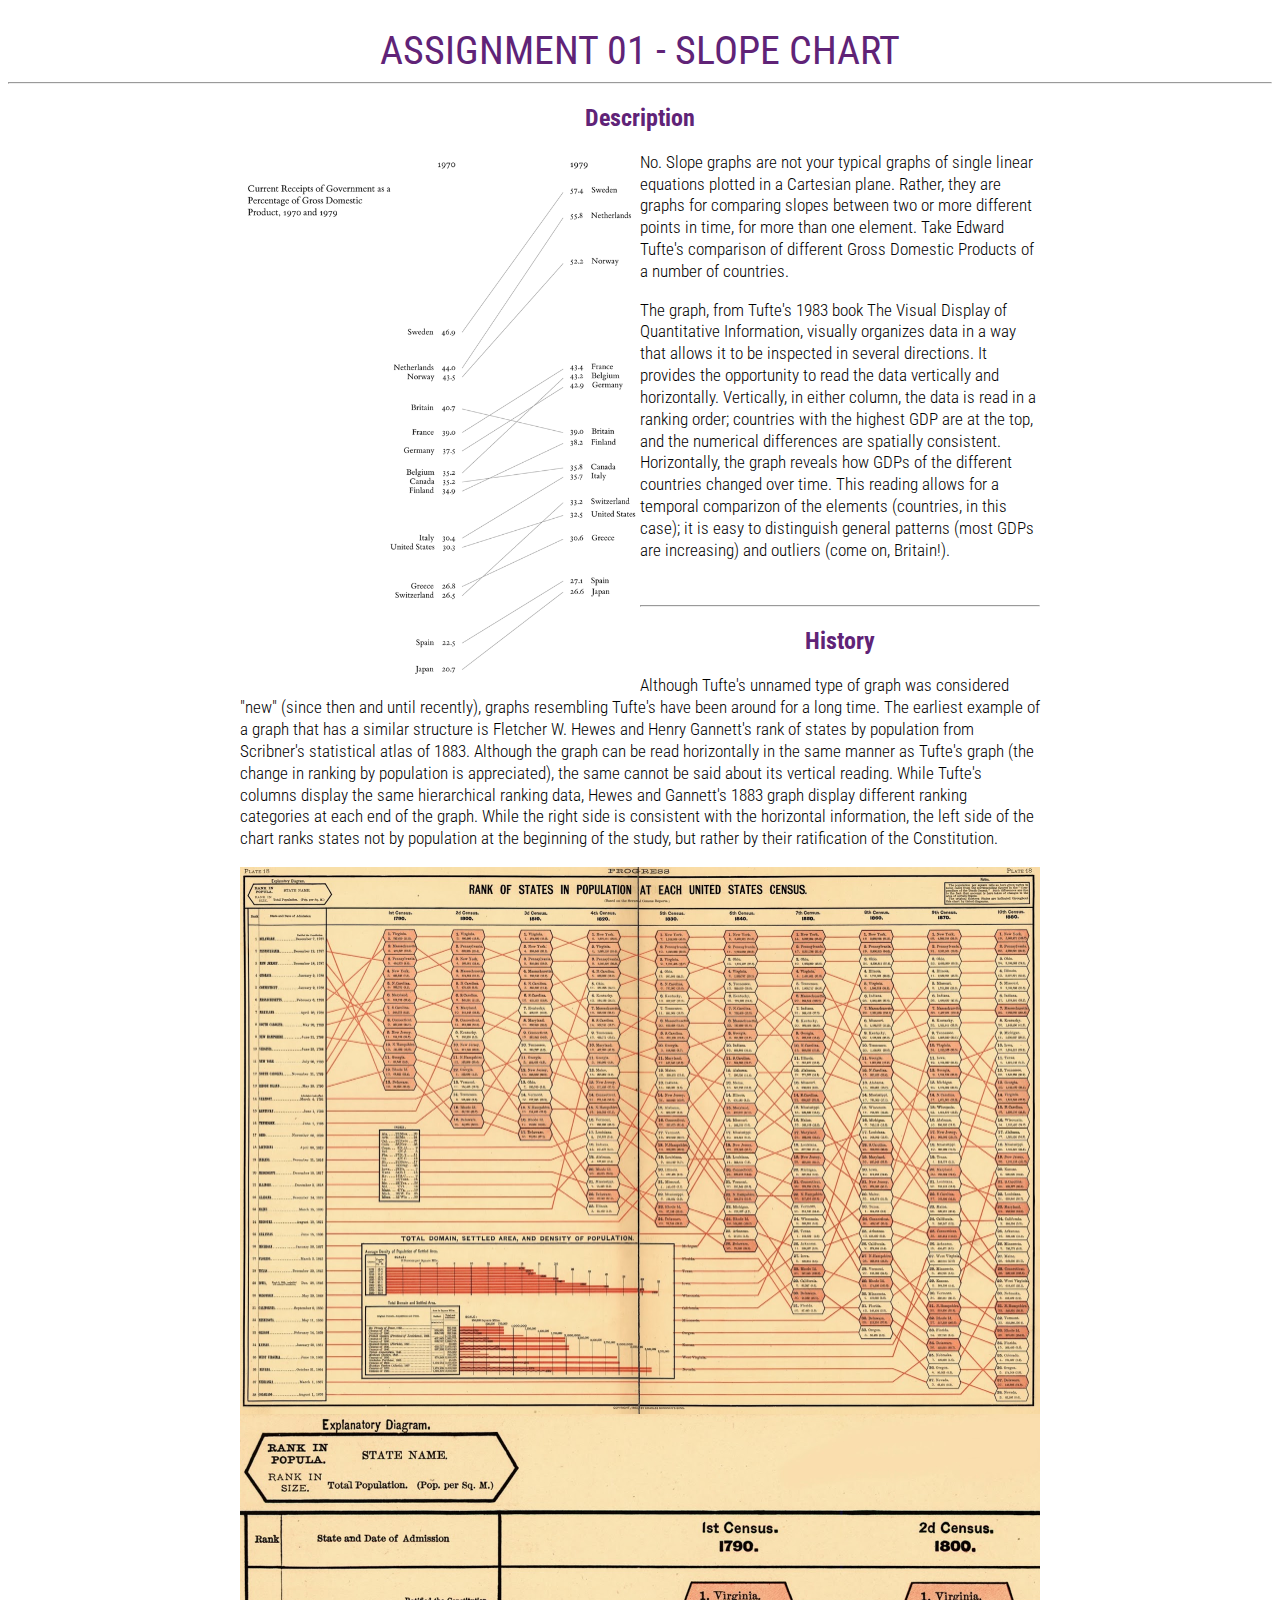
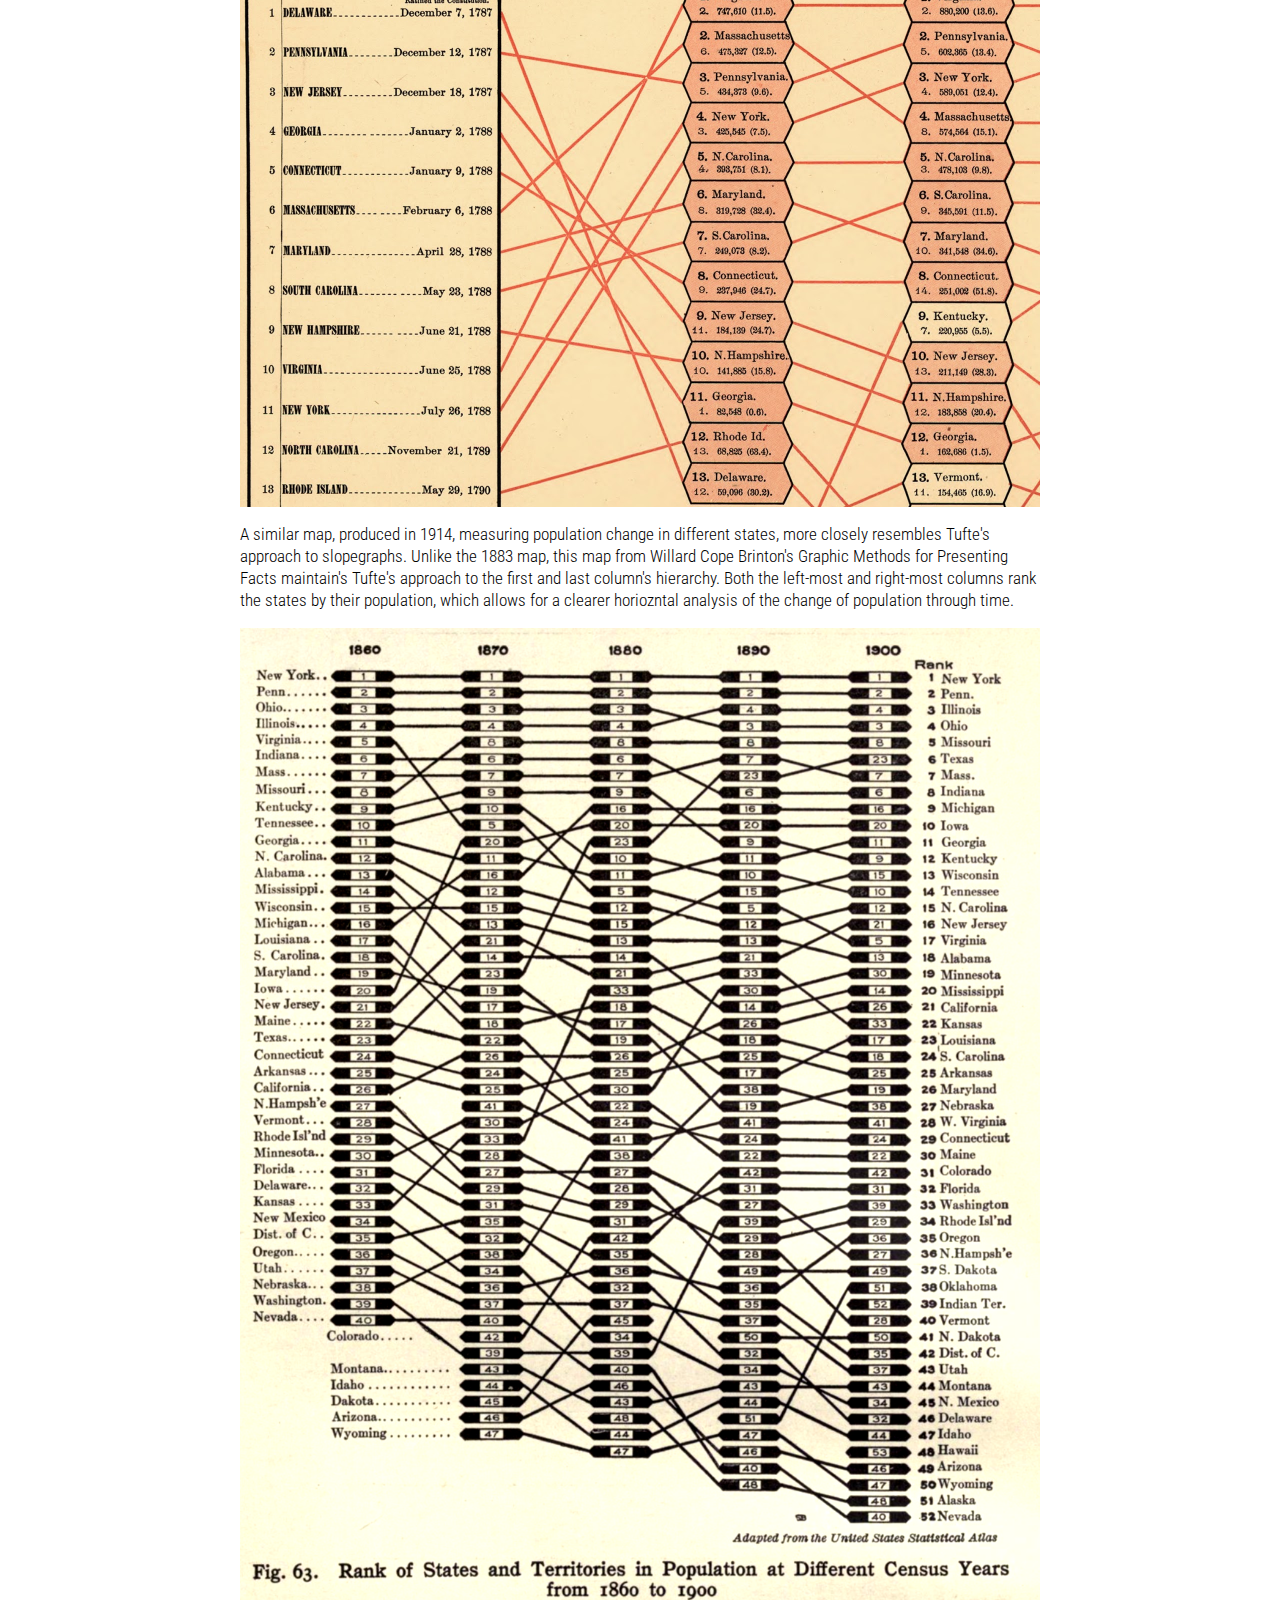
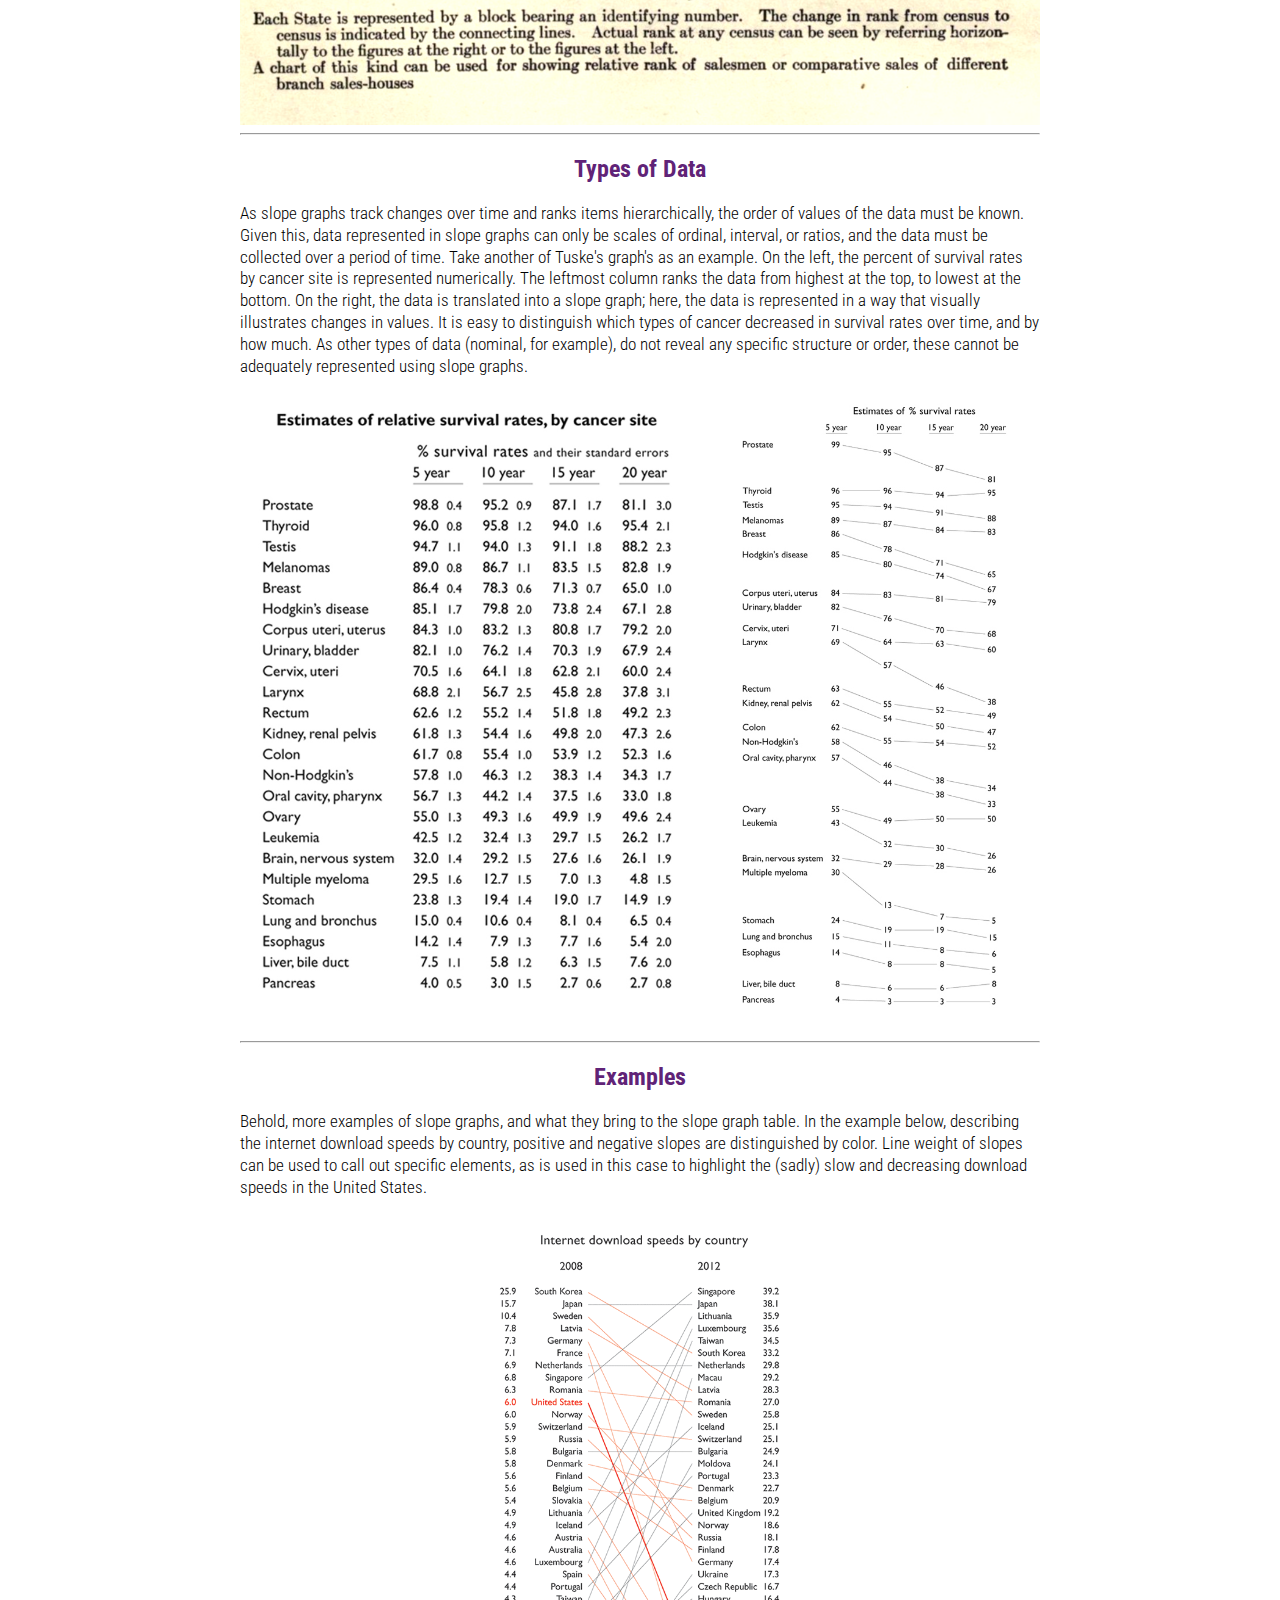
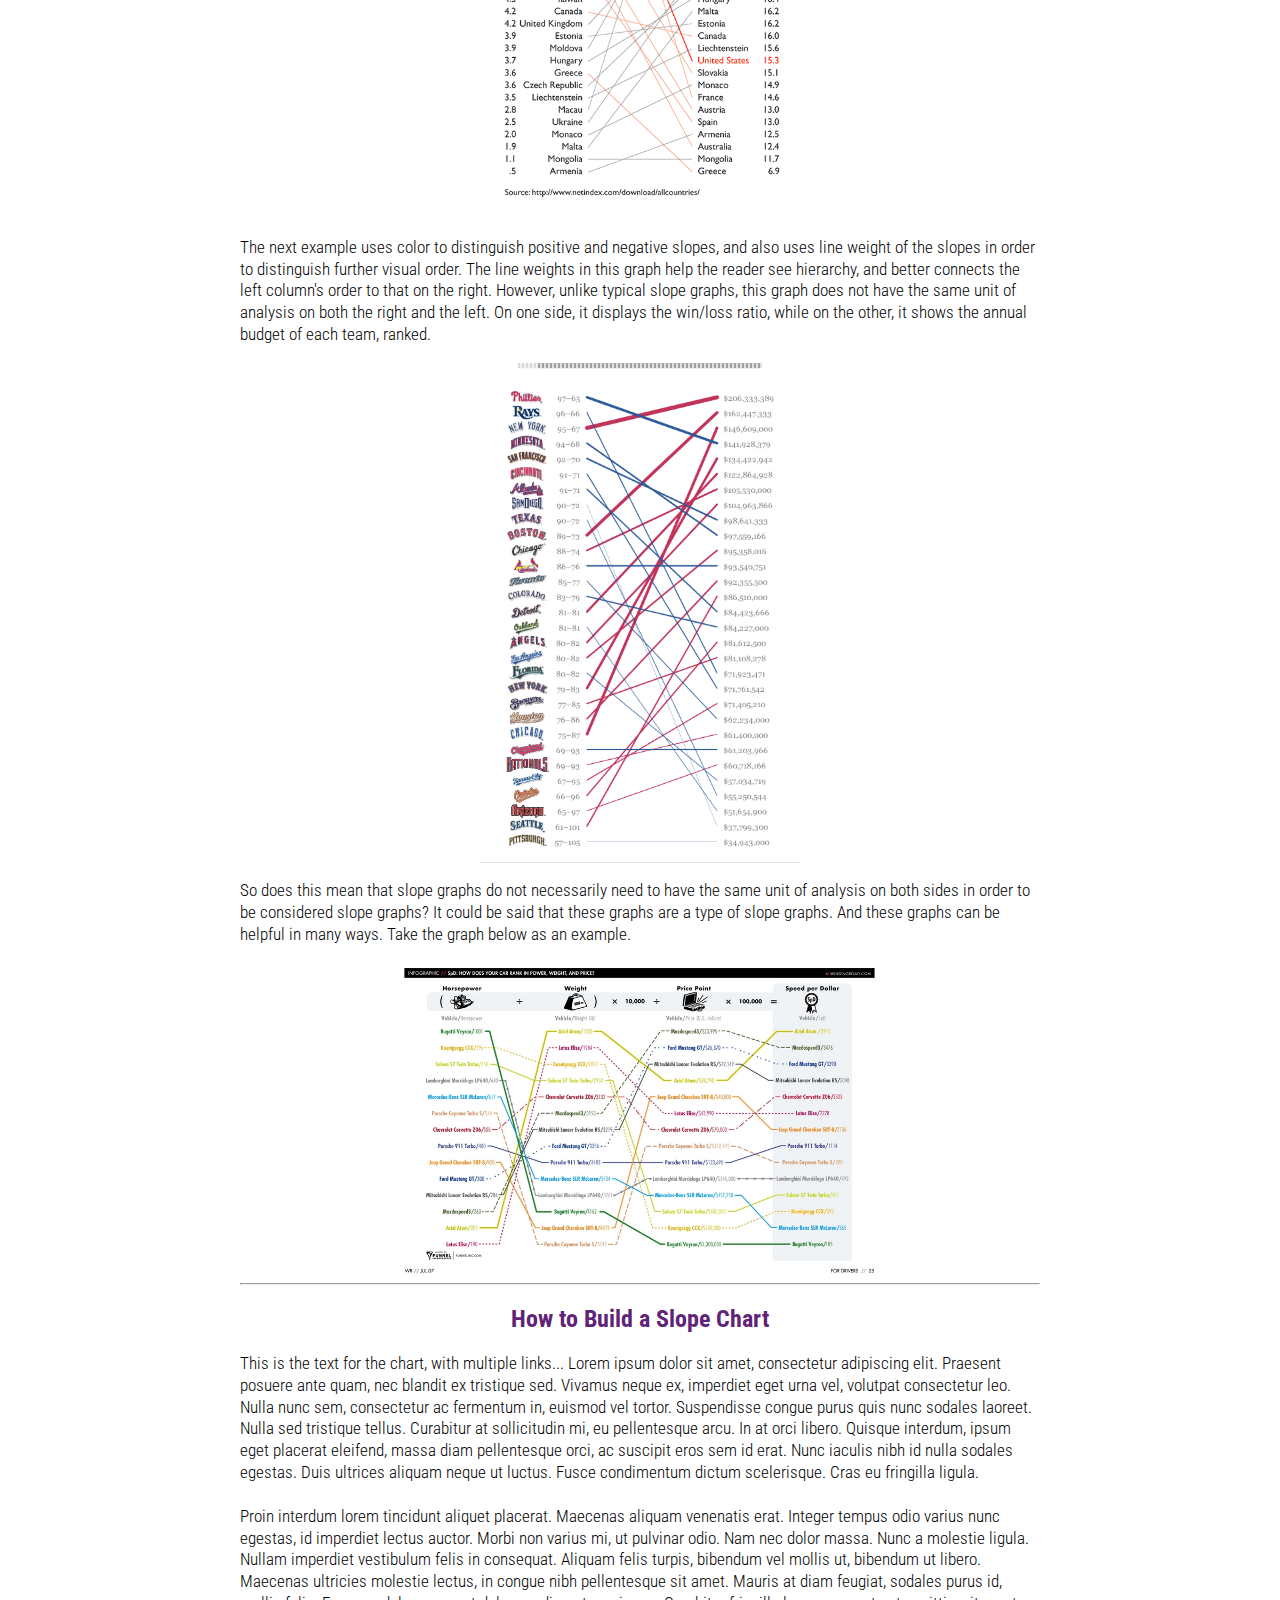
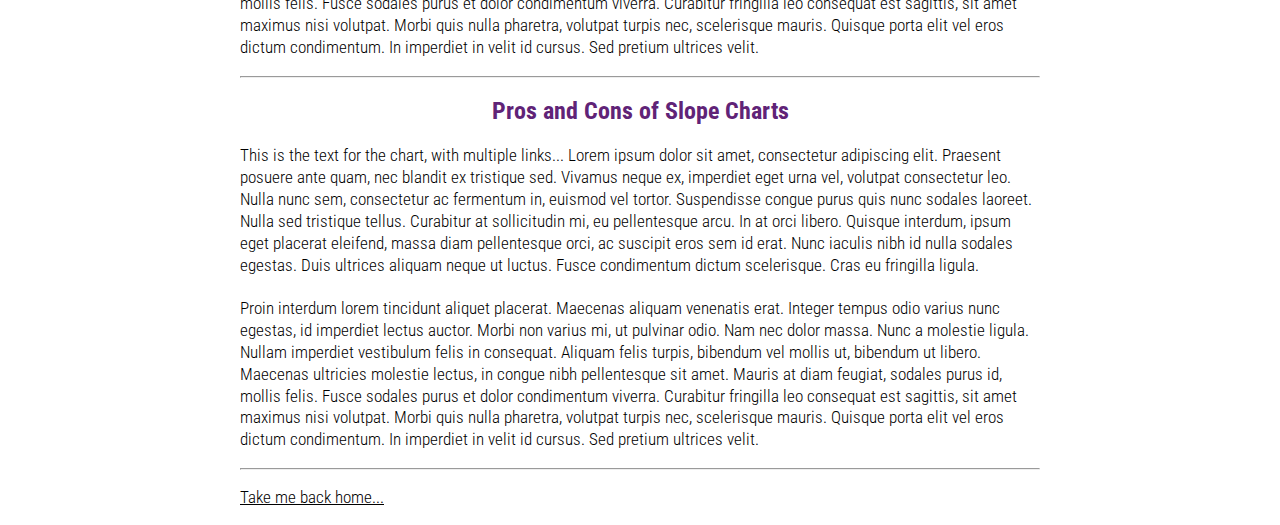
==== assigments/assignment_01.html @ ec7d45bb "Update assignment_01.html" ====
<!DOCTYPE html>
<html>
  <head>
    <title>Assignment 01</title>

    <!-- Stylesheet link -->
    <link rel="stylesheet" type="text/css" href="../css/site-specific.css">

    <!-- Google fonts code -->
    <link href="https://fonts.googleapis.com/css?family=Roboto+Condensed:300,400,700" rel="stylesheet">
  </head>
  <body>
    <div class="title">
      <h1>ASSIGNMENT 01 - SLOPE CHART</h1>
    </div>
    
    <hr>
    <div class="bio">
     
      
      <h2>Description</h2>
      <img class="chartImage" src="../img/tuft slope graph.gif">
      
      <p class="bioText">No. Slope graphs are not your typical graphs of single linear equations plotted in a Cartesian plane. 
        Rather, they are graphs for comparing slopes between two or more different points in time, for more than one element. 
        Take Edward Tufte's comparison of different Gross Domestic Products of a number of countries. 
      </p>
   
      <p class="bioText">The graph, from Tufte's 1983 book The Visual Display of Quantitative Information, visually organizes data in a way that allows it to be inspected in several directions. 
          It provides the opportunity to read the data vertically and horizontally. Vertically, in either column, the data is read in a ranking order; countries with the highest GDP are at the top, and the numerical differences are spatially consistent. 
          Horizontally, the graph reveals how GDPs of the different countries changed over time. This reading allows for a temporal comparizon of the elements (countries, in this case); it is easy to distinguish general patterns (most GDPs are increasing) and outliers (come on, Britain!). 
        
         </p>

  <br>
      <div>
        
      <hr>  
        
      <h2>History</h2>
      
      <p class="bioText"> Although Tufte's unnamed type of graph was considered "new" (since then and until recently), graphs resembling Tufte's have been around for a long time. 
        The earliest example of a graph that has a similar structure is Fletcher W. Hewes and Henry Gannett's rank of states by population from Scribner's statistical atlas of 1883. 
        Although the graph can be read horizontally in the same manner as Tufte's graph (the change in ranking by population is appreciated), the same cannot be said about its vertical reading.
        While Tufte's columns display the same hierarchical ranking data, Hewes and Gannett's 1883 graph display different ranking categories at each end of the graph. While the right side is consistent with the horizontal information, the left side of the chart ranks states not by population at the beginning of the study, but rather by their ratification of the Constitution. 
      </p>
   <img class="bioImage" src="../img/slopegraphs_1883.jpg">
   <img class="bioImage" src="../img/slopegraphs_1883_detail.jpg">

      <p class="bioText"> A similar map, produced in 1914, measuring population change in different states, more closely resembles Tufte's approach to slopegraphs. 
         Unlike the 1883 map, this map from Willard Cope Brinton's Graphic Methods for Presenting Facts maintain's Tufte's approach to the first and last column's hierarchy. 
        Both the left-most and right-most columns rank the states by their population, which allows for a clearer horiozntal analysis of the  change of population through time. 
      </p>
        <img class="bioImage" src="../img/slopegraphs_1914.png">
      </div>
      
<hr>
      
       <h2>Types of Data</h2>
      <p class="bioText"> As slope graphs track changes over time and ranks items hierarchically, the order of values of the data must be known. 
        Given this, data represented in slope graphs can only be scales of ordinal, interval, or ratios, and the data must be collected over a period of time. 
        Take another of Tuske's graph's as an example. 
        On the left, the percent of survival rates by cancer site is represented numerically. The leftmost column ranks the data from highest at the top, to lowest at the bottom.
        On the right, the data is translated into a slope graph; here, the data is represented in a way that visually illustrates changes in values.
        It is easy to distinguish which types of cancer decreased in survival rates over time, and by how much. 
        As other types of data (nominal, for example), do not reveal any specific structure or order, these cannot be adequately represented using slope graphs. 
        
      </p>
         <img class="bioImage" src="../img/cancer.jpg">
      
  <hr>    
       <h2>Examples</h2>
      
      <p class="bioText"> Behold, more examples of slope graphs, and what they bring to the slope graph table. 
        In the example below, describing the internet download speeds by country, positive and negative slopes are distinguished by color. 
        Line weight of slopes can be used to call out specific elements, as is used in this case to highlight the (sadly) slow and decreasing download speeds in the United States. 
      </p>
      
        <img class="biochart2Image" src="../img/internetdownloads.gif">
        
      <p class="bioText">  The next example uses color to distinguish positive and negative slopes, and also uses line weight of the slopes in order to distinguish further visual order.
        The line weights in this graph help the reader see hierarchy, and better connects the left column's order to that on the right.
        However, unlike typical slope graphs, this graph does not have the same unit of analysis on both the right and the left. 
        On one side, it displays the win/loss ratio, while on the other, it shows the annual budget of each team, ranked. 
      </p>
        <img class="biochart2Image" src="../img/salaryper.png">
       
      <p class="bioText"> So does this mean that slope graphs do not necessarily need to have the same unit of analysis on both sides in order to be considered slope graphs?
        It could be said that these graphs are a type of slope graphs. And these graphs can be helpful in many ways. Take the graph below as an example.
      
      </p>
        <img class="biochartImage" src="../img/spd.jpg">
      
 <hr>     
      <h2>How to Build a Slope Chart</h2>
      <p class="bioText">This is the text for the chart, with multiple links... Lorem ipsum dolor sit amet, consectetur adipiscing elit. Praesent posuere ante quam, nec blandit ex tristique sed. Vivamus neque ex, imperdiet eget urna vel, volutpat consectetur leo. Nulla nunc sem, consectetur ac fermentum in, euismod vel tortor. Suspendisse congue purus quis nunc sodales laoreet. Nulla sed tristique tellus. Curabitur at sollicitudin mi, eu pellentesque arcu. In at orci libero. Quisque interdum, ipsum eget placerat eleifend, massa diam pellentesque orci, ac suscipit eros sem id erat. Nunc iaculis nibh id nulla sodales egestas. Duis ultrices aliquam neque ut luctus. Fusce condimentum dictum scelerisque. Cras eu fringilla ligula.<br><br>Proin interdum lorem tincidunt aliquet placerat. Maecenas aliquam venenatis erat. Integer tempus odio varius nunc egestas, id imperdiet lectus auctor. Morbi non varius mi, ut pulvinar odio. Nam nec dolor massa. Nunc a molestie ligula. Nullam imperdiet vestibulum felis in consequat. Aliquam felis turpis, bibendum vel mollis ut, bibendum ut libero. Maecenas ultricies molestie lectus, in congue nibh pellentesque sit amet. Mauris at diam feugiat, sodales purus id, mollis felis. Fusce sodales purus et dolor condimentum viverra. Curabitur fringilla leo consequat est sagittis, sit amet maximus nisi volutpat. Morbi quis nulla pharetra, volutpat turpis nec, scelerisque mauris. Quisque porta elit vel eros dictum condimentum. In imperdiet in velit id cursus. Sed pretium ultrices velit.</p>
 <hr>     
      <h2>Pros and Cons of Slope Charts</h2>
      <p class="bioText">This is the text for the chart, with multiple links... Lorem ipsum dolor sit amet, consectetur adipiscing elit. Praesent posuere ante quam, nec blandit ex tristique sed. Vivamus neque ex, imperdiet eget urna vel, volutpat consectetur leo. Nulla nunc sem, consectetur ac fermentum in, euismod vel tortor. Suspendisse congue purus quis nunc sodales laoreet. Nulla sed tristique tellus. Curabitur at sollicitudin mi, eu pellentesque arcu. In at orci libero. Quisque interdum, ipsum eget placerat eleifend, massa diam pellentesque orci, ac suscipit eros sem id erat. Nunc iaculis nibh id nulla sodales egestas. Duis ultrices aliquam neque ut luctus. Fusce condimentum dictum scelerisque. Cras eu fringilla ligula.<br><br>Proin interdum lorem tincidunt aliquet placerat. Maecenas aliquam venenatis erat. Integer tempus odio varius nunc egestas, id imperdiet lectus auctor. Morbi non varius mi, ut pulvinar odio. Nam nec dolor massa. Nunc a molestie ligula. Nullam imperdiet vestibulum felis in consequat. Aliquam felis turpis, bibendum vel mollis ut, bibendum ut libero. Maecenas ultricies molestie lectus, in congue nibh pellentesque sit amet. Mauris at diam feugiat, sodales purus id, mollis felis. Fusce sodales purus et dolor condimentum viverra. Curabitur fringilla leo consequat est sagittis, sit amet maximus nisi volutpat. Morbi quis nulla pharetra, volutpat turpis nec, scelerisque mauris. Quisque porta elit vel eros dictum condimentum. In imperdiet in velit id cursus. Sed pretium ultrices velit.</p>
      
 <hr>
      <p class="bioText"><a href="../index.html">Take me back home...</a></p>
    </div>
  </body>
</html>
---- css/site-specific.css ----
body{
    font-family: 'Roboto Condensed', helvetica, sans-serif;
    background-image:url(stream_graph1.jpg);
    background-repeat: no-repeat;
    background-position: right top;
    background-attachment: fixed;
}

div.title{
    width: 100%;
    height: 100%;
}

h1{
  color: #602377;
    font-weight: 400;
    font-size: 2.5em;
    max-width: 800px;
    text-align: center;
    margin: 25px, 25px;
    margin-right: auto;
    margin-left: auto;
    margin-bottom: auto;
}

h2{
    text-align: center;
    color: #602377;
}

h3{
  font-size: 1.25em;
    font-weight: 300;
    max-width: 800px;
    text-align: center;
    margin-top: 5px;
    margin-right: auto;
    margin-left: auto;
    margin-bottom: auto;
}

div.bio{
    max-width: 800px;
    margin-top: 20px;
    margin-right: auto;
    margin-left: auto;
}

img.bioImage{
    width: 100%;
    margin: auto;
    display: block;
}

img.biochartImage{
    width: 60%;
    margin: auto;
    display: block;
}

img.biochart2Image{
    width: 40%;
    margin: auto;
    display: block;
}

img.chartImage{
    width: 50%;
    margin: auto;
    display: block;
    float: left;
}

p.bioText{
    font-weight: 300;
    font-size: 1.05em;
    line-height: 130%;
}

p.bioText > a{
    color: #000000;
}

p.bioText > a:hover{
    background-color: #d39878; 
}

div.linkList{
    max-width: 800px;
    margin-top: 20px;
    margin-right: auto;
    margin-left: auto;
}

li.assignmentLink{
    font-weight: 300;
    font-size: 1.05em;
    line-height: 130%;
}

li.assignmentLink > a{
    color: #000000;
}

li.assignmentLink > a:hover{
    background-color: #602377; 
}
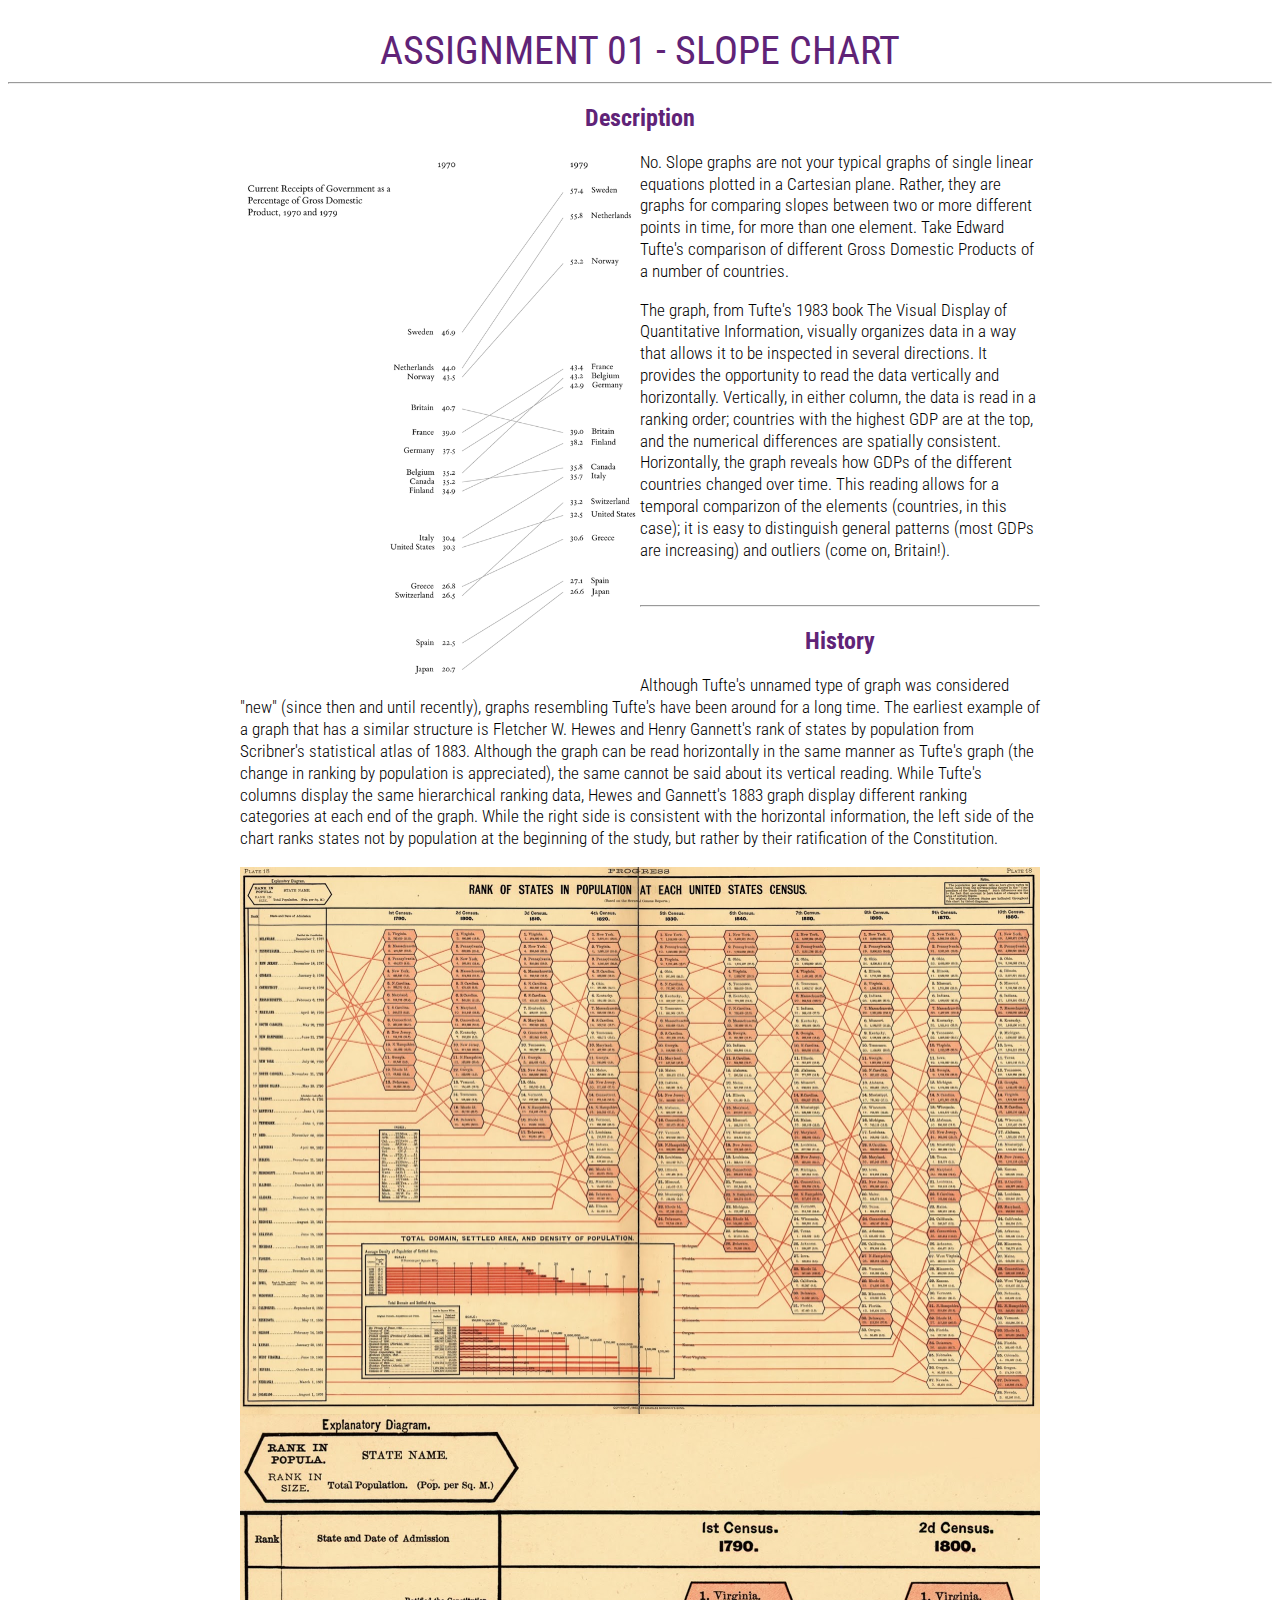
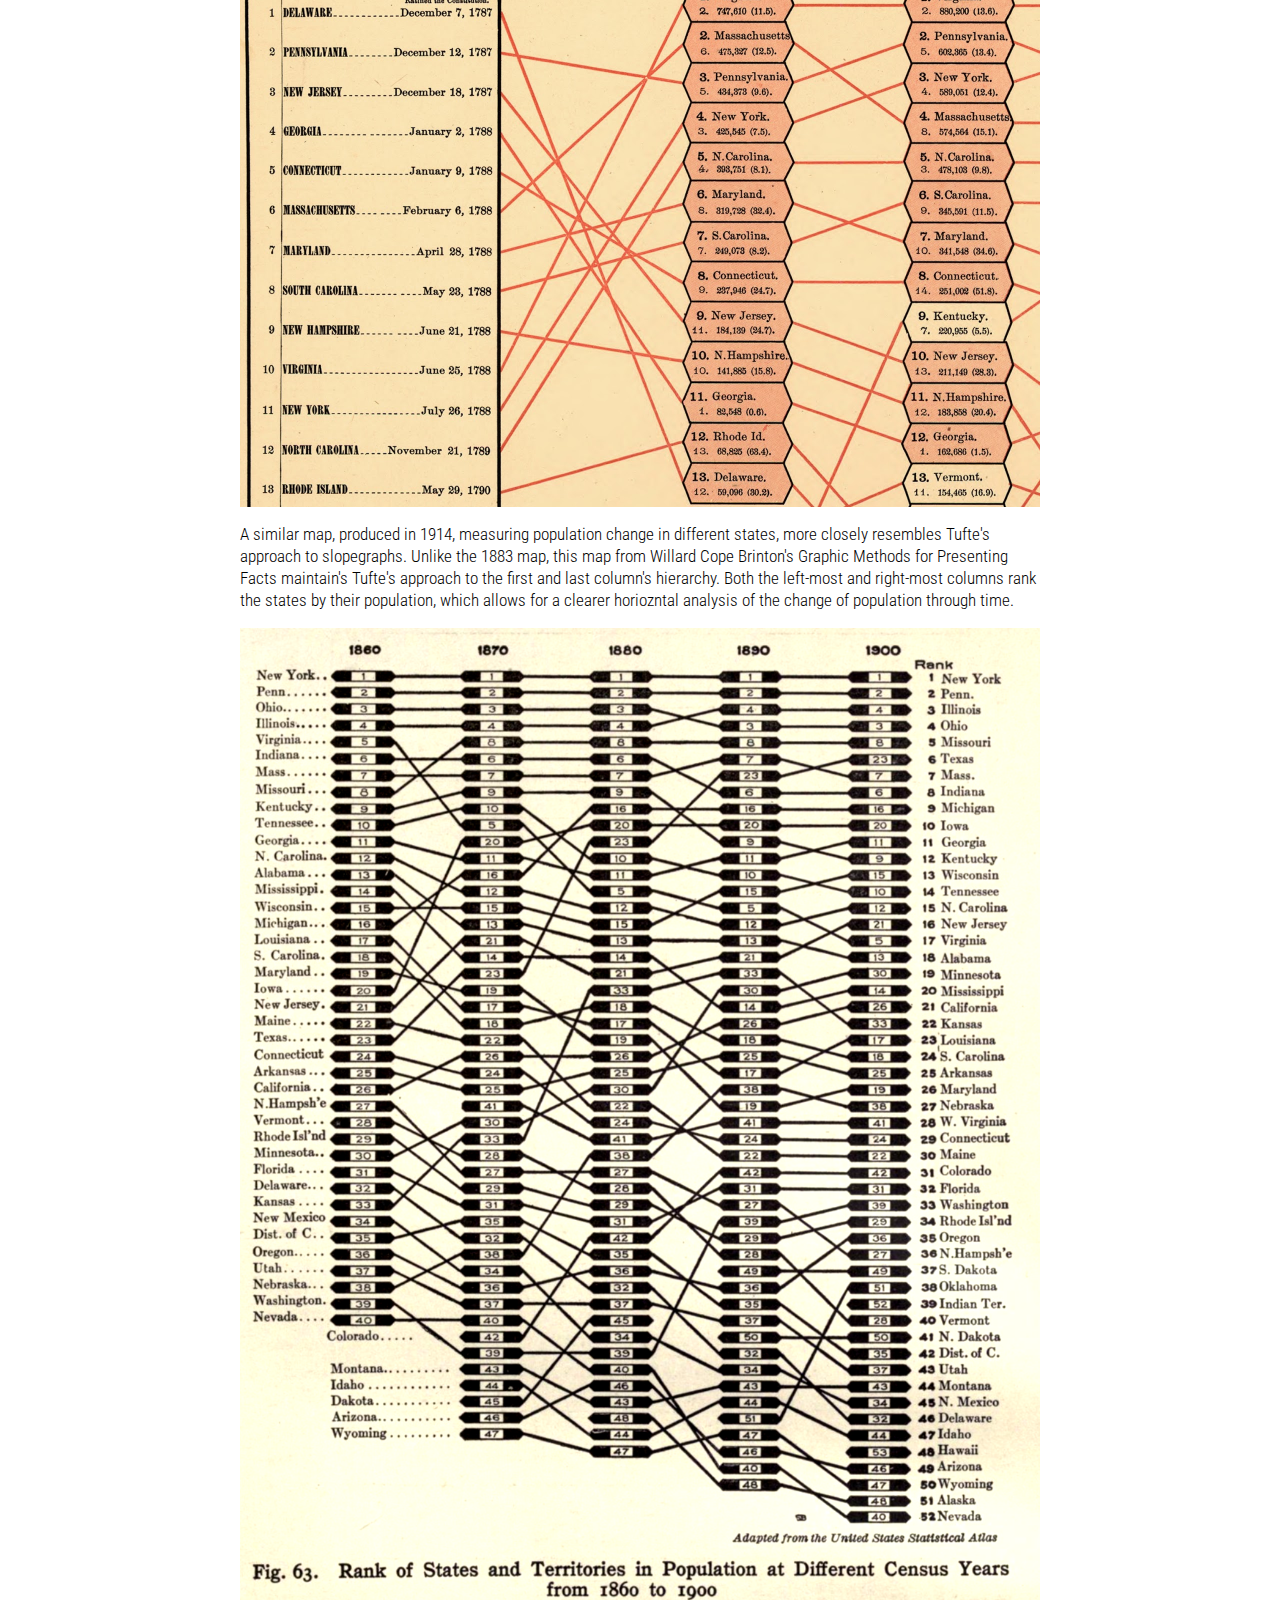
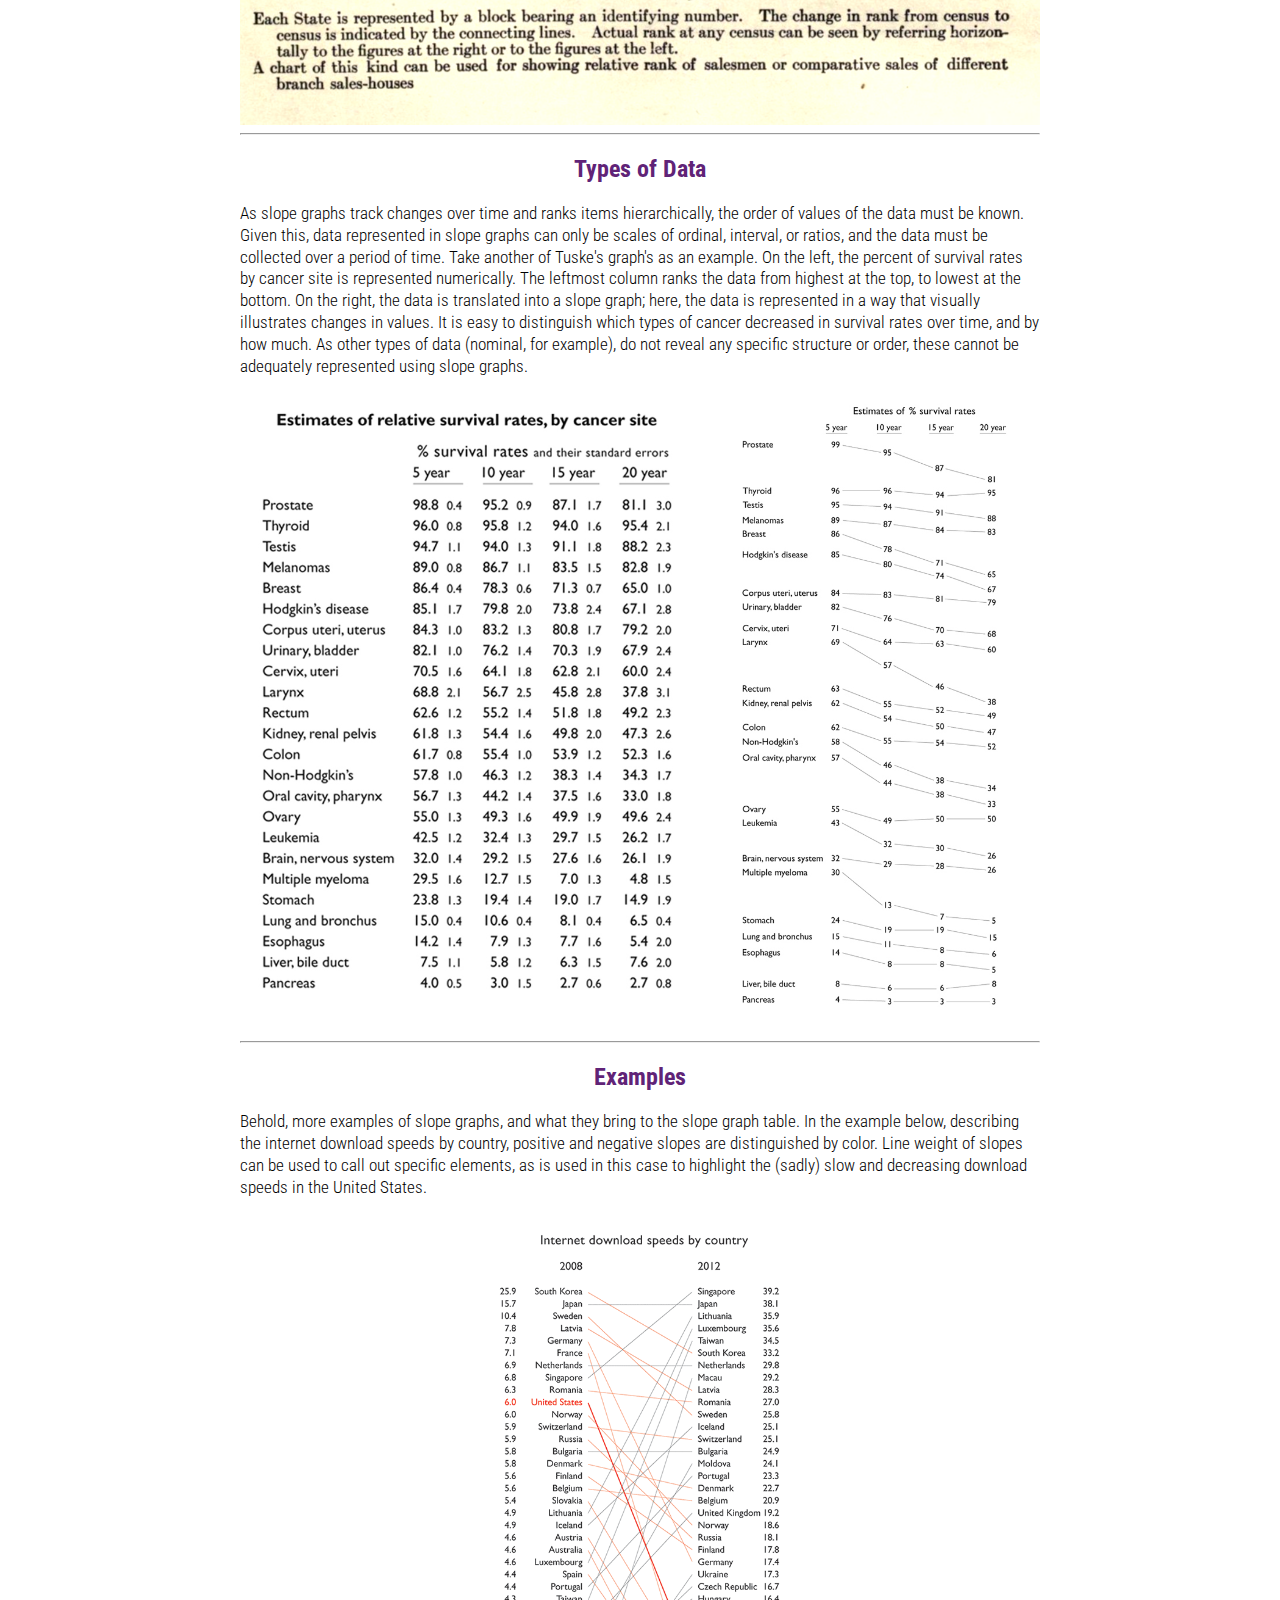
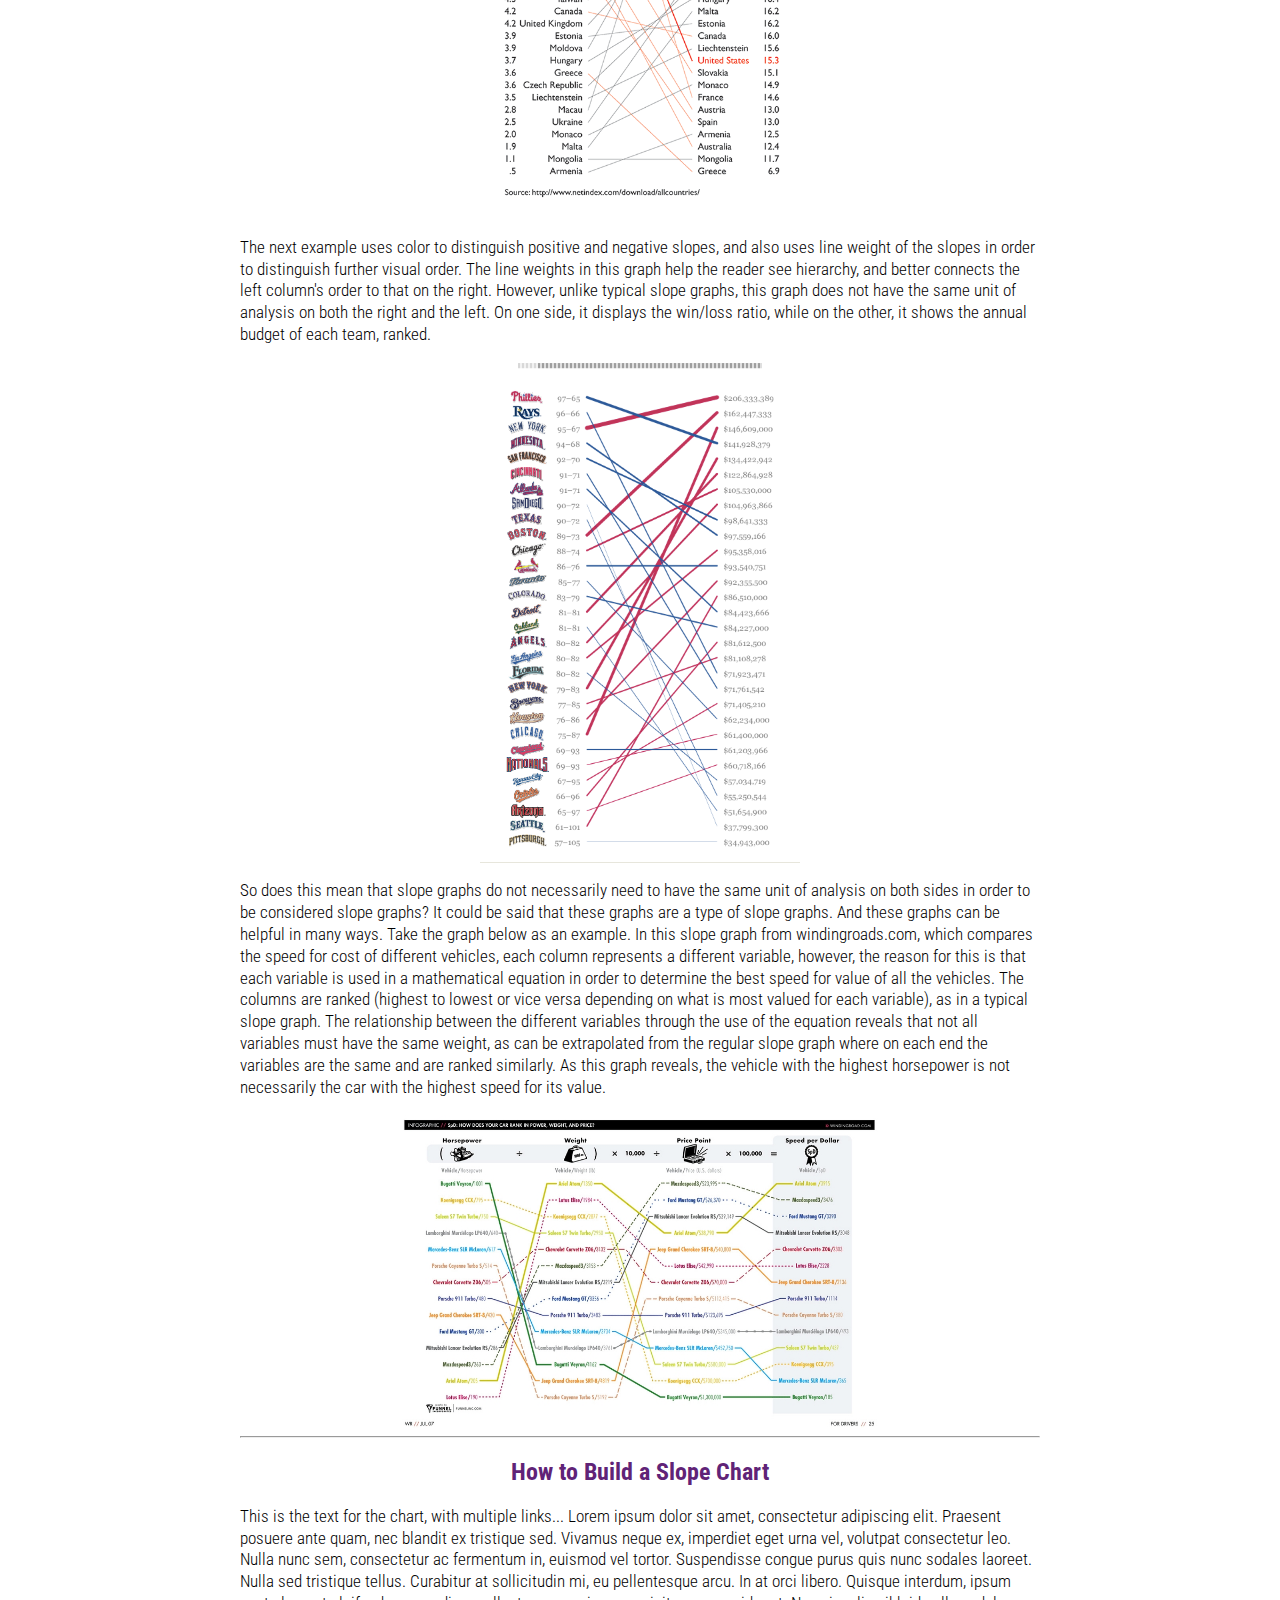
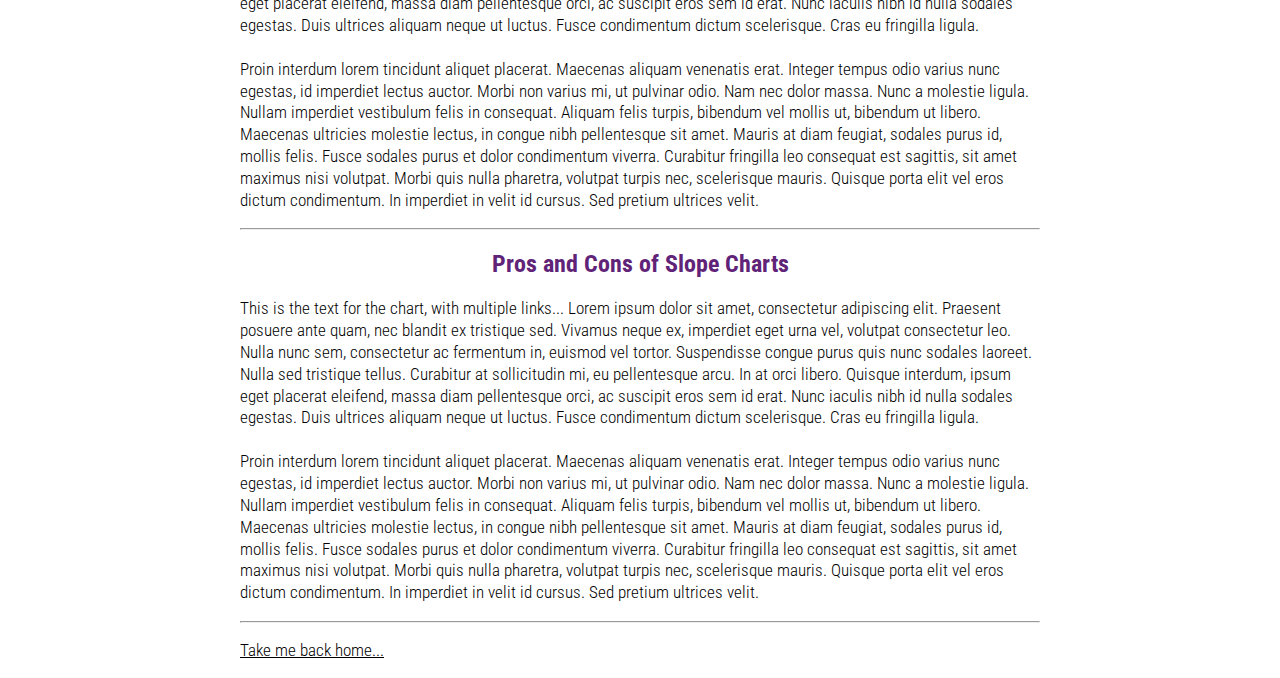
==== commit 36703bf8: "Update assignment_01.html" ====
--- a/assigments/assignment_01.html
+++ b/assigments/assignment_01.html
@@ -87,7 +87,10 @@
        
       <p class="bioText"> So does this mean that slope graphs do not necessarily need to have the same unit of analysis on both sides in order to be considered slope graphs?
         It could be said that these graphs are a type of slope graphs. And these graphs can be helpful in many ways. Take the graph below as an example.
-      
+      In this slope graph from windingroads.com, which compares the speed for cost of different vehicles, each column represents a different variable, however, the reason for this is that each variable is used in a mathematical equation in order to determine the best speed for value of all the vehicles.
+       The columns are ranked (highest to lowest or vice versa depending on what is most valued for each variable), as in a typical slope graph. 
+        The relationship between the different variables through the use of the equation reveals that not all variables must have the same weight, as can be extrapolated from the regular slope graph where on each end the variables are the same and are ranked similarly. 
+        As this graph reveals, the vehicle with the highest horsepower is not necessarily the car with the highest speed for its value. 
       </p>
         <img class="biochartImage" src="../img/spd.jpg">
       
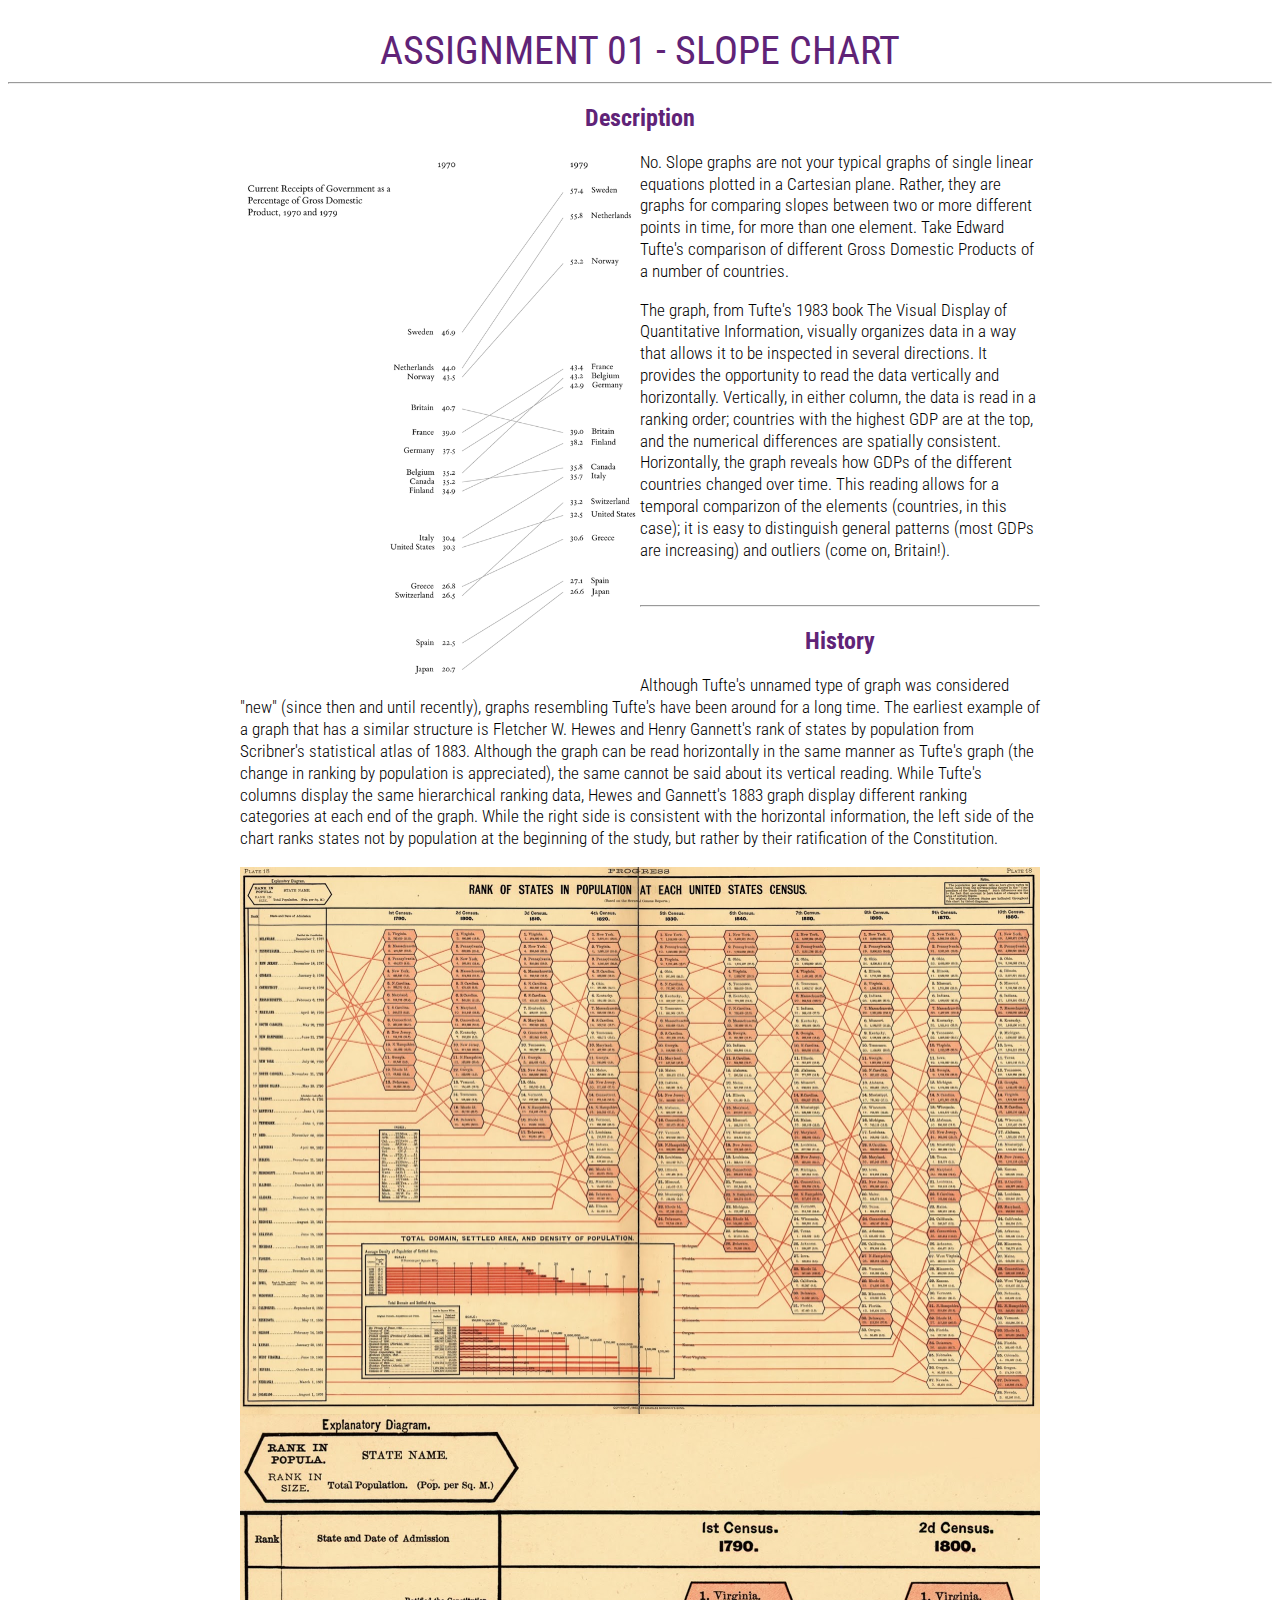
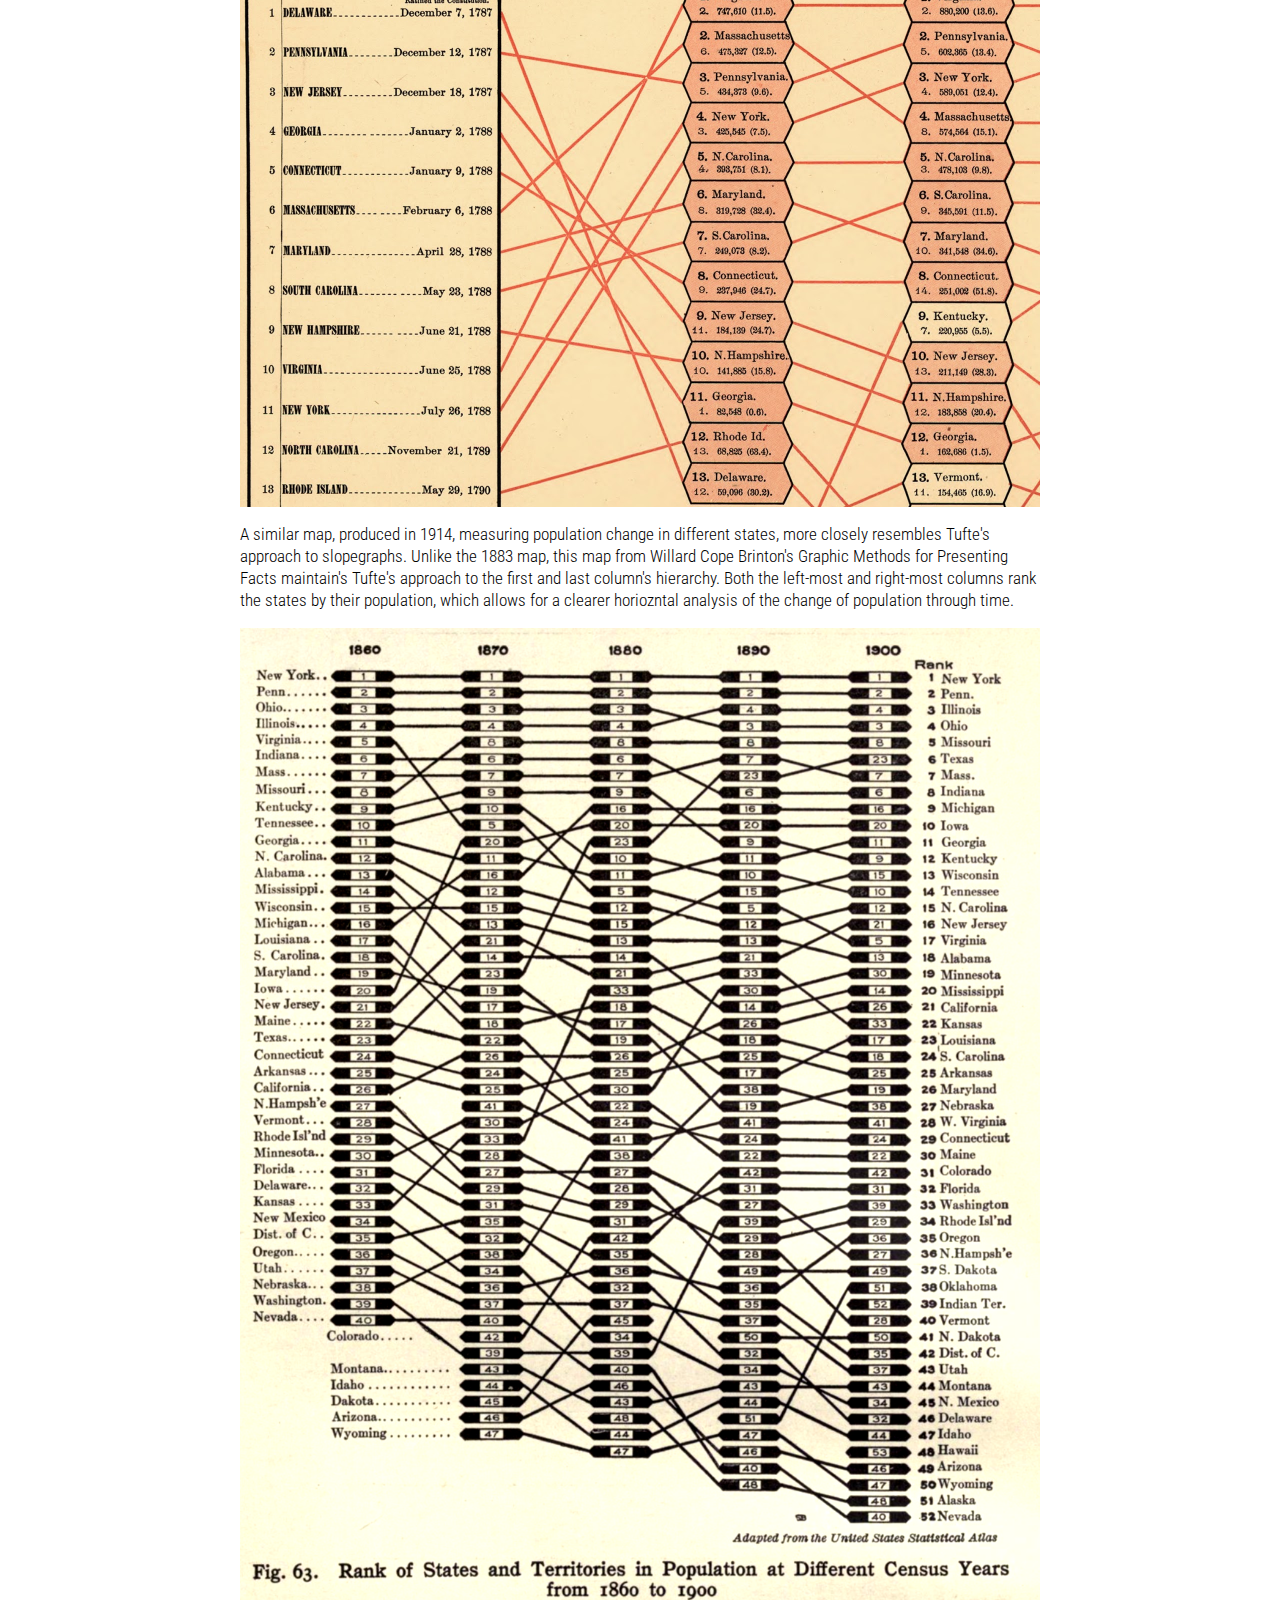
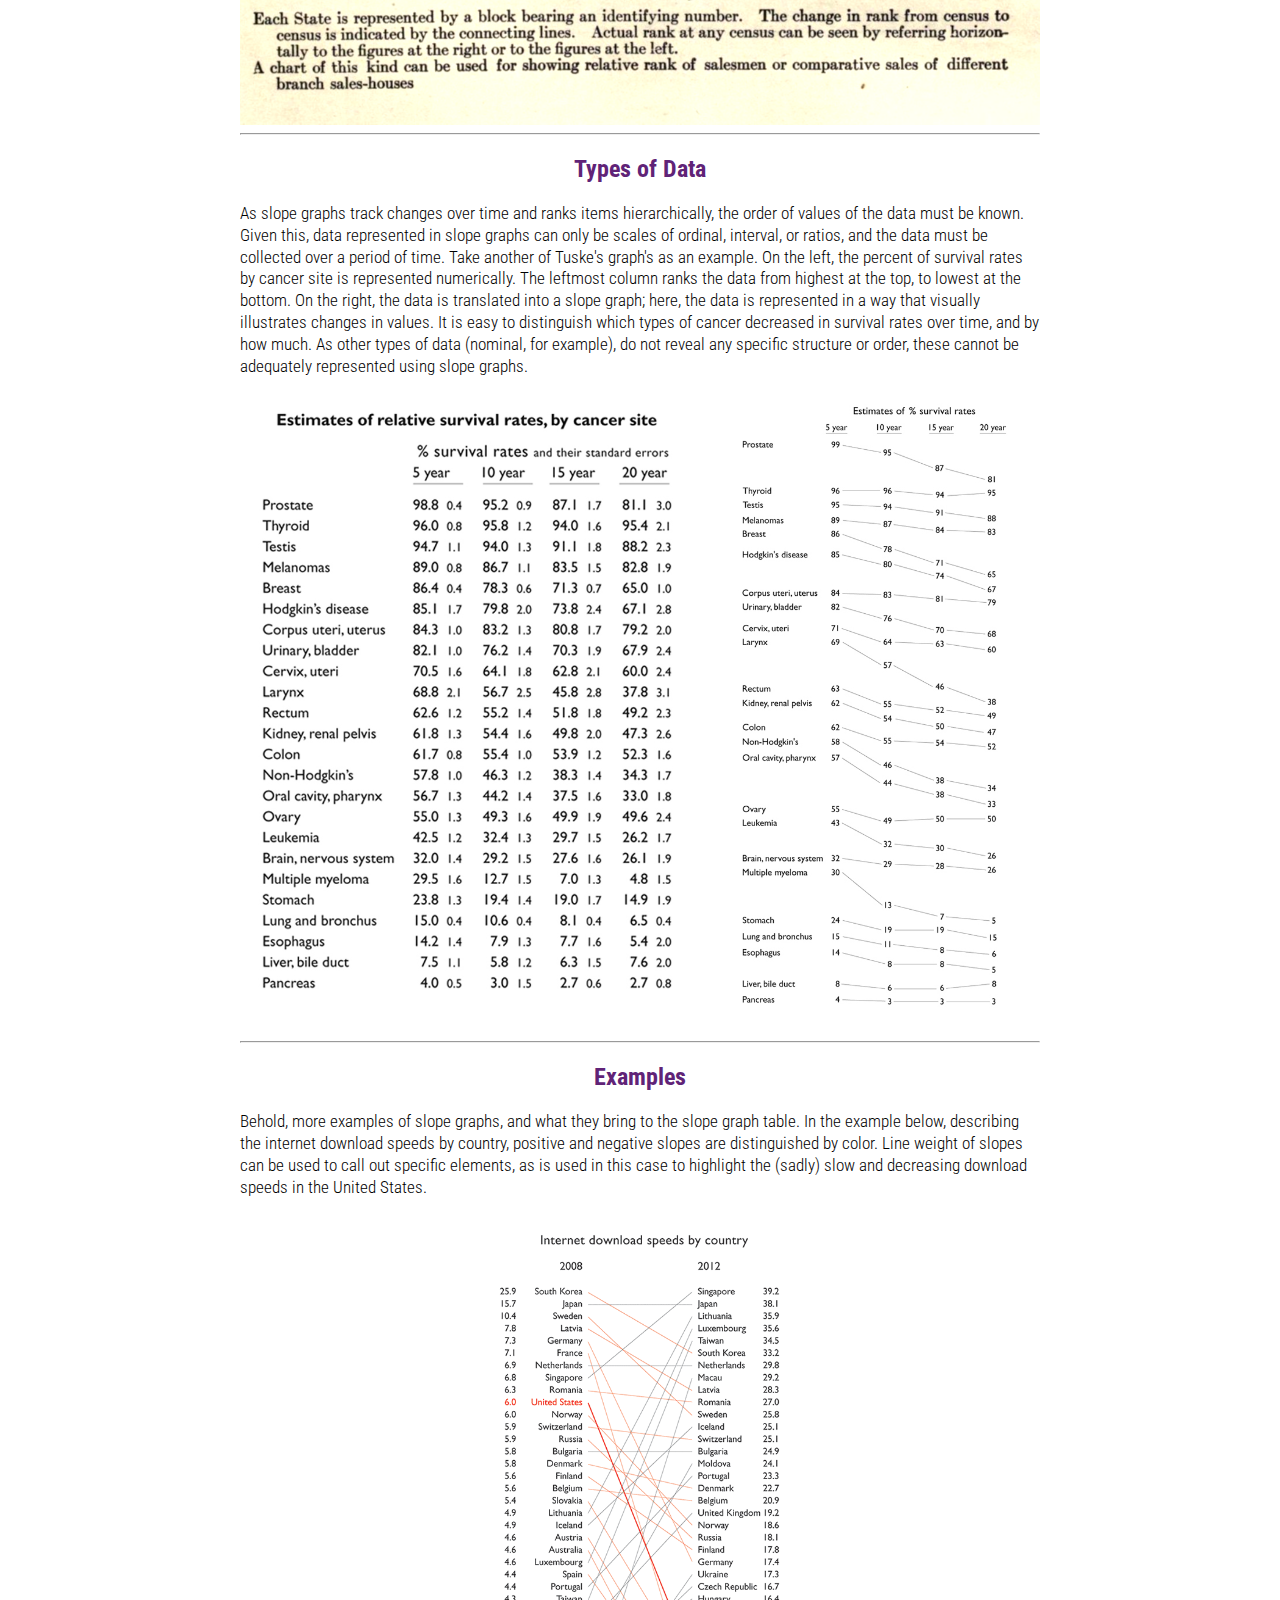
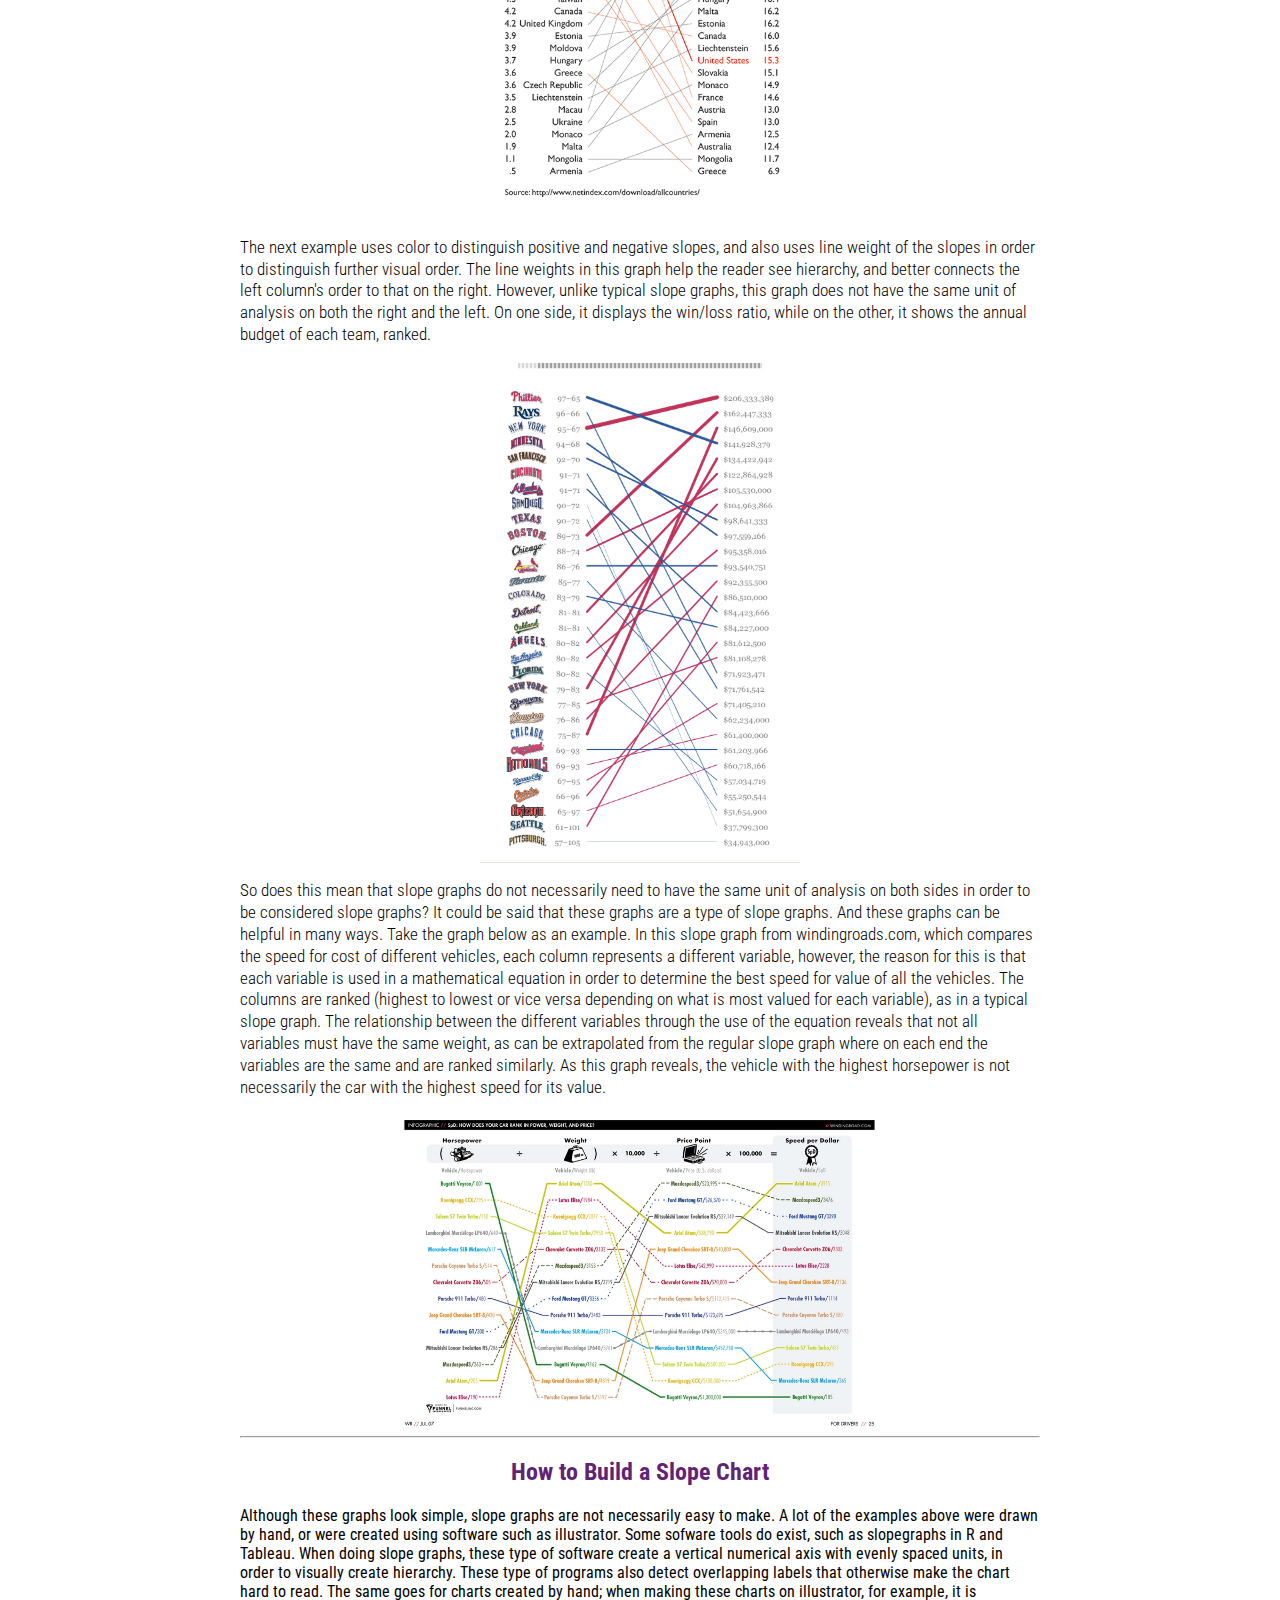
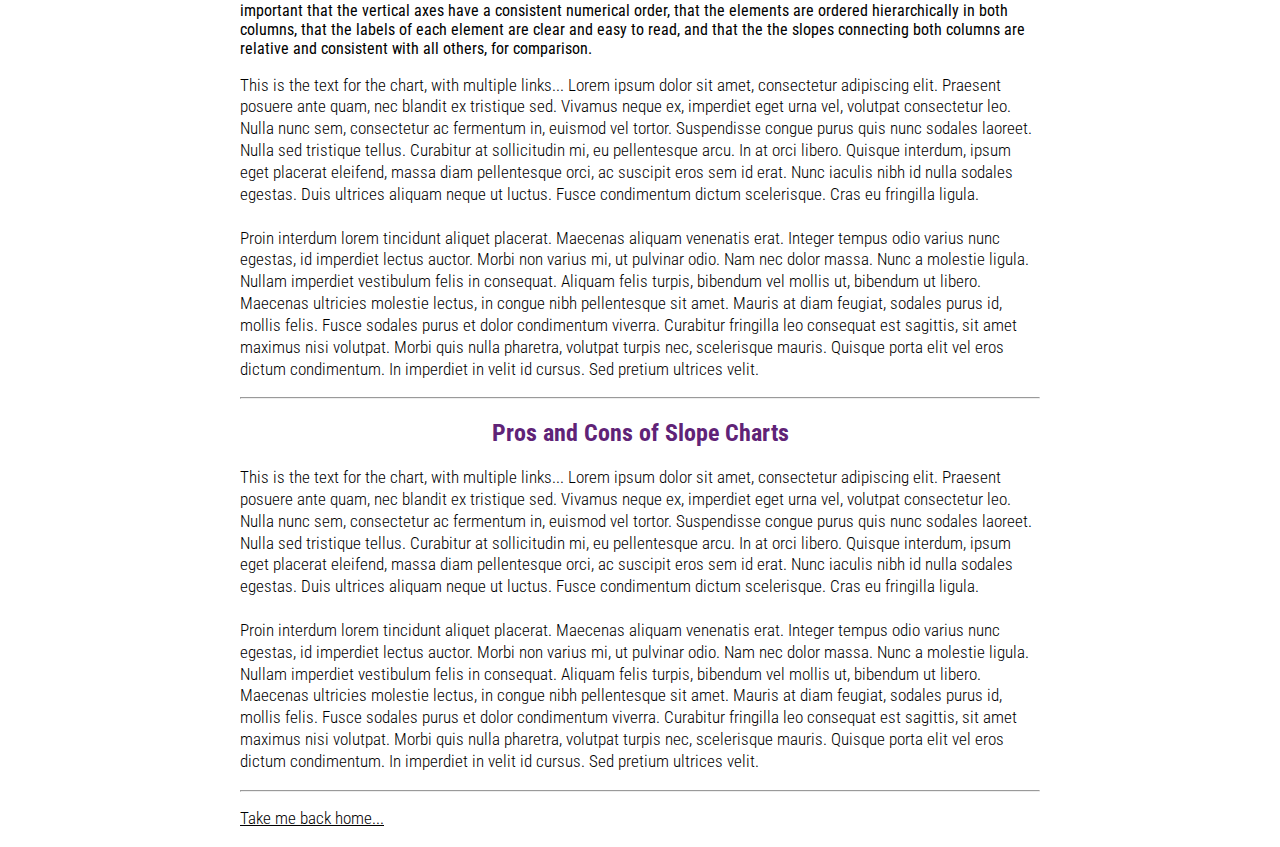
==== commit bbfe17c4: "Update assignment_01.html" ====
--- a/assigments/assignment_01.html
+++ b/assigments/assignment_01.html
@@ -96,6 +96,13 @@
       
  <hr>     
       <h2>How to Build a Slope Chart</h2>
+      Although these graphs look simple, slope graphs are not necessarily easy to make. A lot of the examples above were drawn by hand, or were created using software such as illustrator.
+      Some sofware tools do exist, such as slopegraphs in R and Tableau. 
+      When doing slope graphs, these type of software create a vertical numerical axis with evenly spaced units, in order to visually create hierarchy. 
+      These type of programs also detect overlapping labels that otherwise make the chart hard to read. 
+      The same goes for charts created by hand; when making these charts on illustrator, for example, it is important that the vertical axes have a consistent numerical order, that the elements are ordered hierarchically in both columns, that the labels of each element are clear and easy to read, and that the the slopes connecting both columns are relative and consistent with all others, for comparison. 
+      
+      
       <p class="bioText">This is the text for the chart, with multiple links... Lorem ipsum dolor sit amet, consectetur adipiscing elit. Praesent posuere ante quam, nec blandit ex tristique sed. Vivamus neque ex, imperdiet eget urna vel, volutpat consectetur leo. Nulla nunc sem, consectetur ac fermentum in, euismod vel tortor. Suspendisse congue purus quis nunc sodales laoreet. Nulla sed tristique tellus. Curabitur at sollicitudin mi, eu pellentesque arcu. In at orci libero. Quisque interdum, ipsum eget placerat eleifend, massa diam pellentesque orci, ac suscipit eros sem id erat. Nunc iaculis nibh id nulla sodales egestas. Duis ultrices aliquam neque ut luctus. Fusce condimentum dictum scelerisque. Cras eu fringilla ligula.<br><br>Proin interdum lorem tincidunt aliquet placerat. Maecenas aliquam venenatis erat. Integer tempus odio varius nunc egestas, id imperdiet lectus auctor. Morbi non varius mi, ut pulvinar odio. Nam nec dolor massa. Nunc a molestie ligula. Nullam imperdiet vestibulum felis in consequat. Aliquam felis turpis, bibendum vel mollis ut, bibendum ut libero. Maecenas ultricies molestie lectus, in congue nibh pellentesque sit amet. Mauris at diam feugiat, sodales purus id, mollis felis. Fusce sodales purus et dolor condimentum viverra. Curabitur fringilla leo consequat est sagittis, sit amet maximus nisi volutpat. Morbi quis nulla pharetra, volutpat turpis nec, scelerisque mauris. Quisque porta elit vel eros dictum condimentum. In imperdiet in velit id cursus. Sed pretium ultrices velit.</p>
  <hr>     
       <h2>Pros and Cons of Slope Charts</h2>
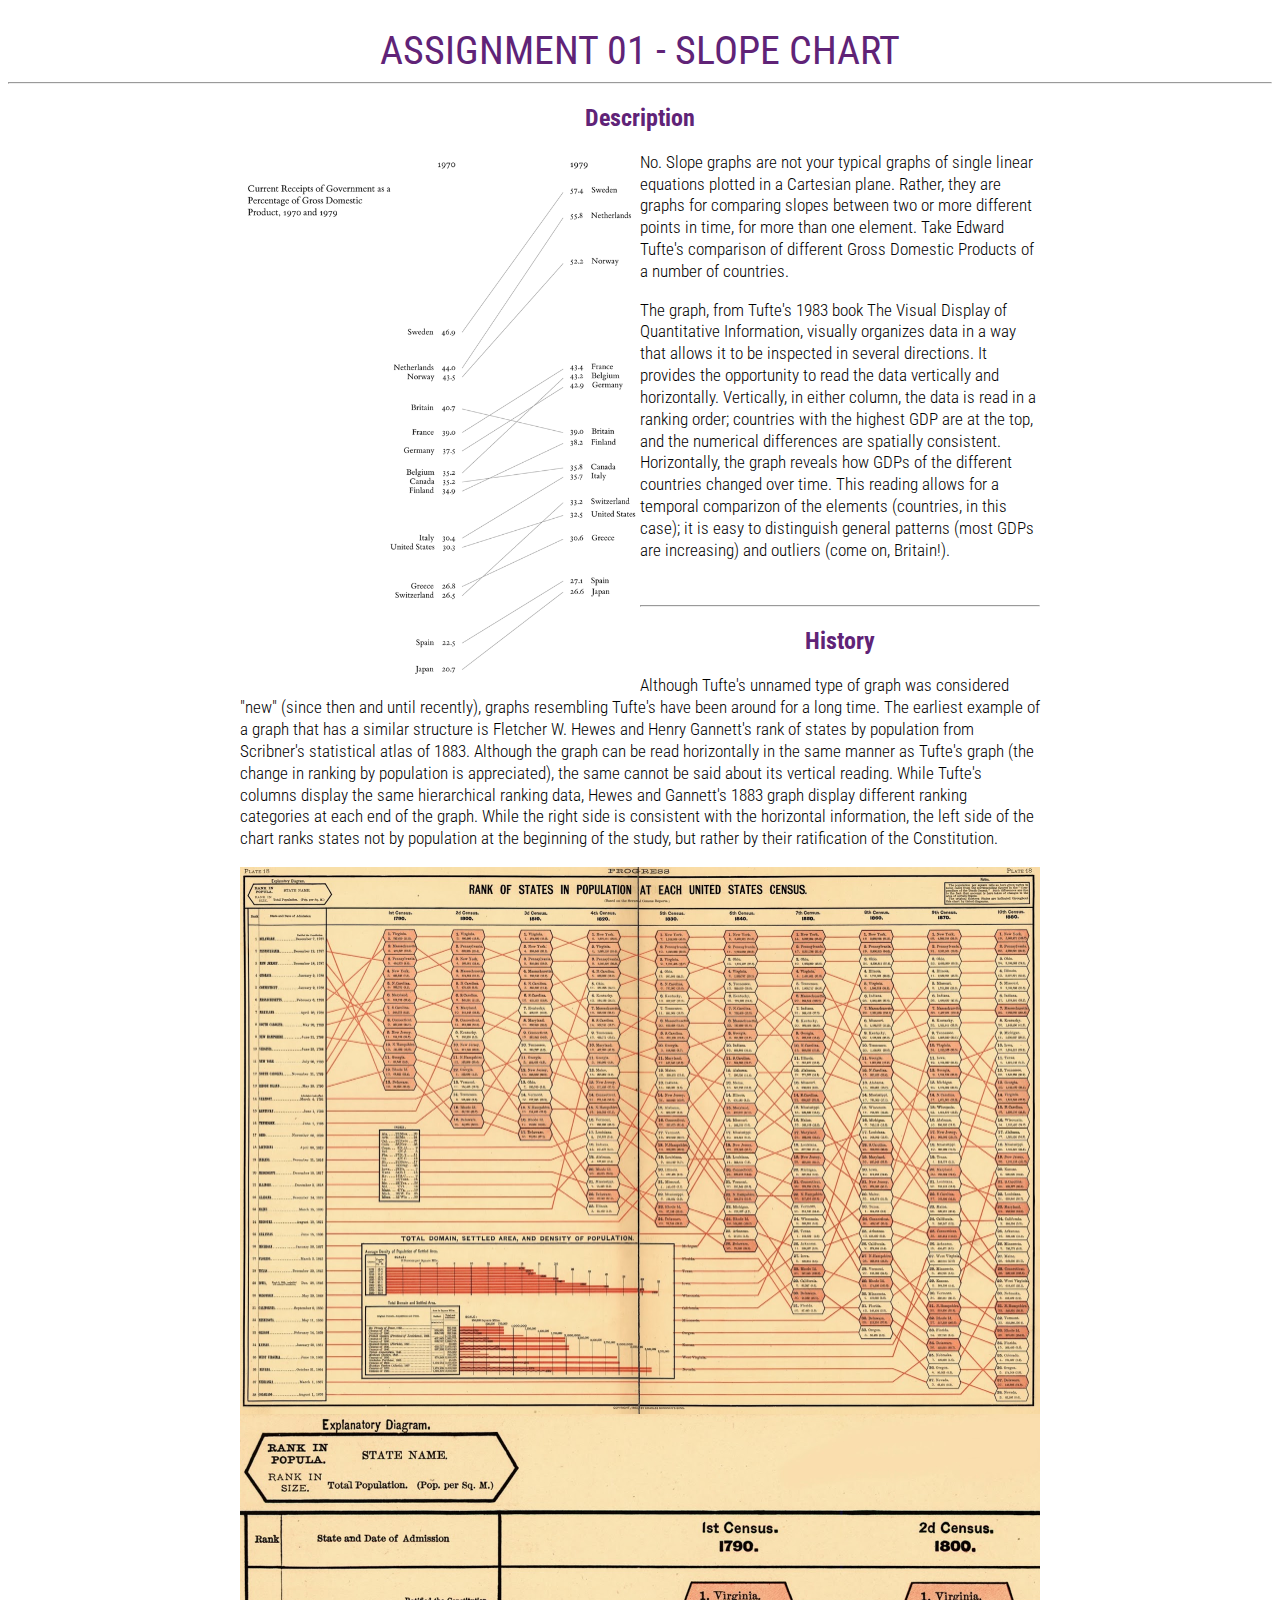
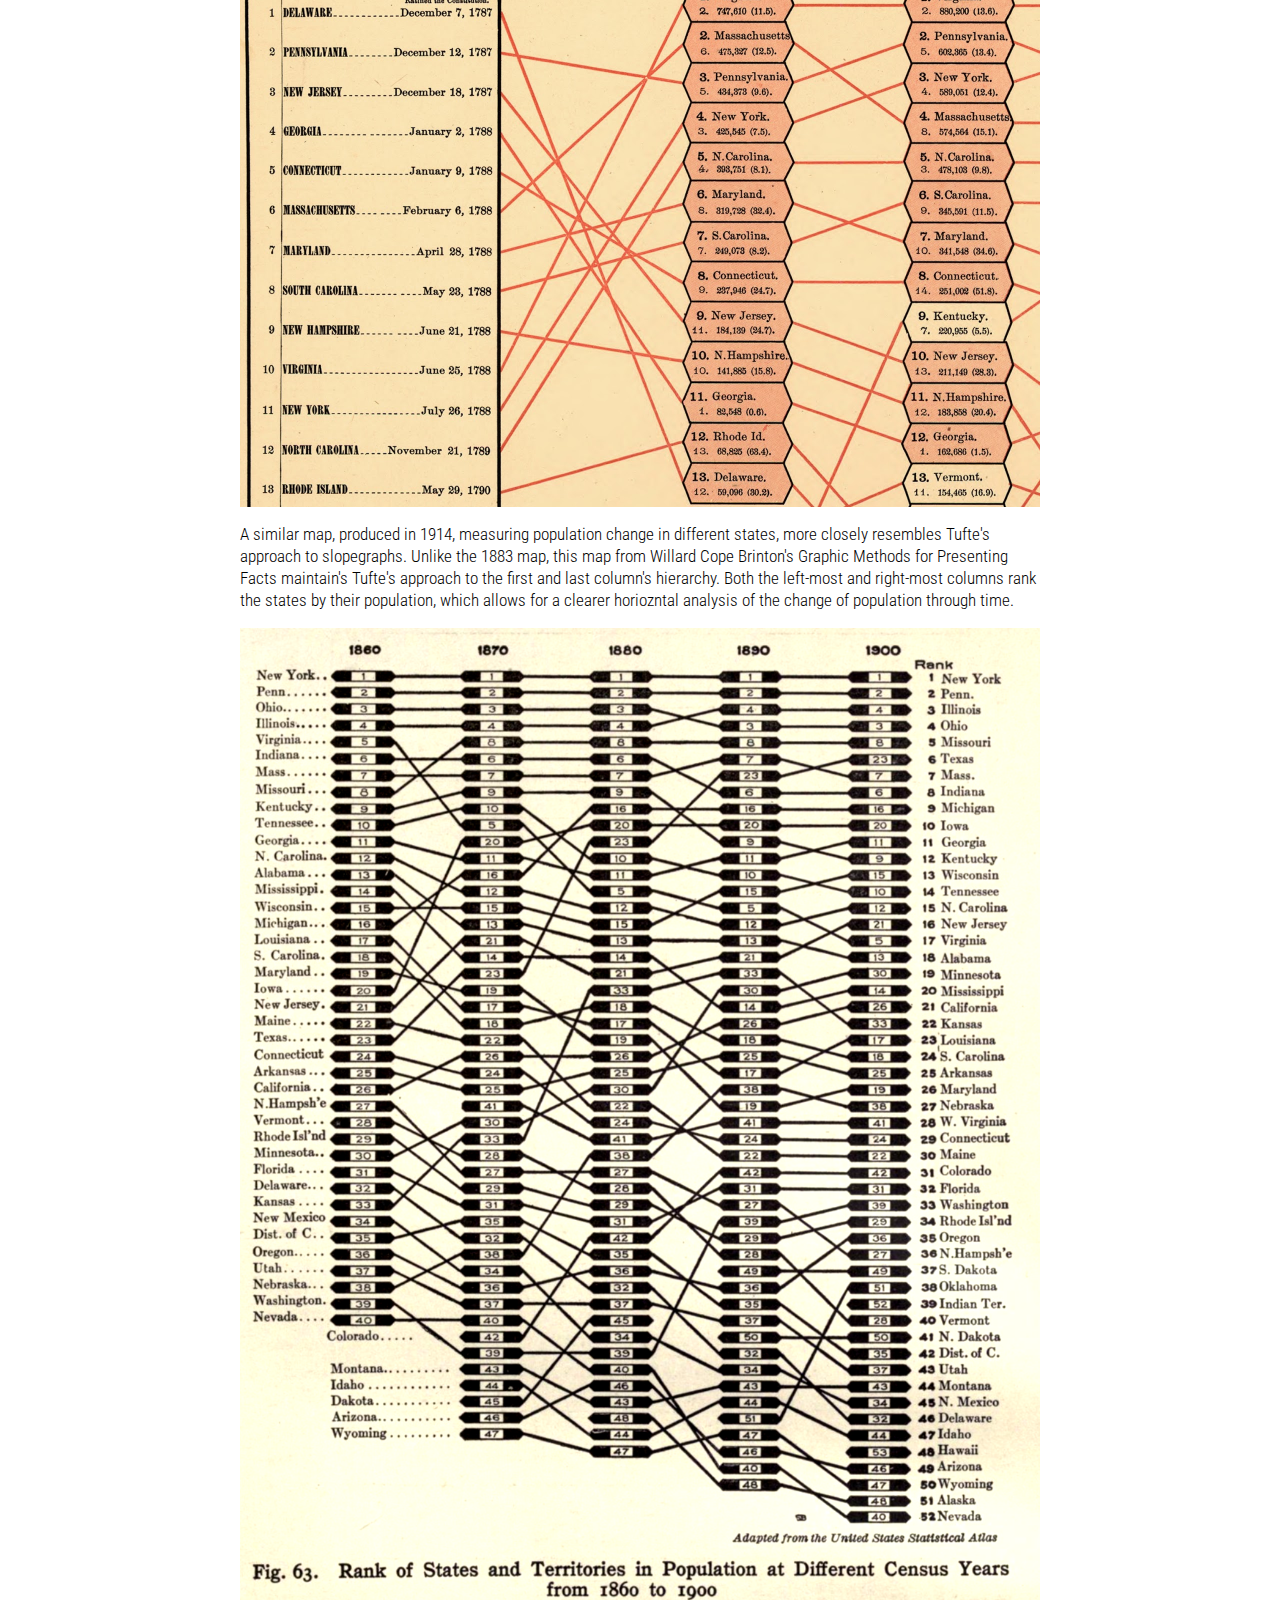
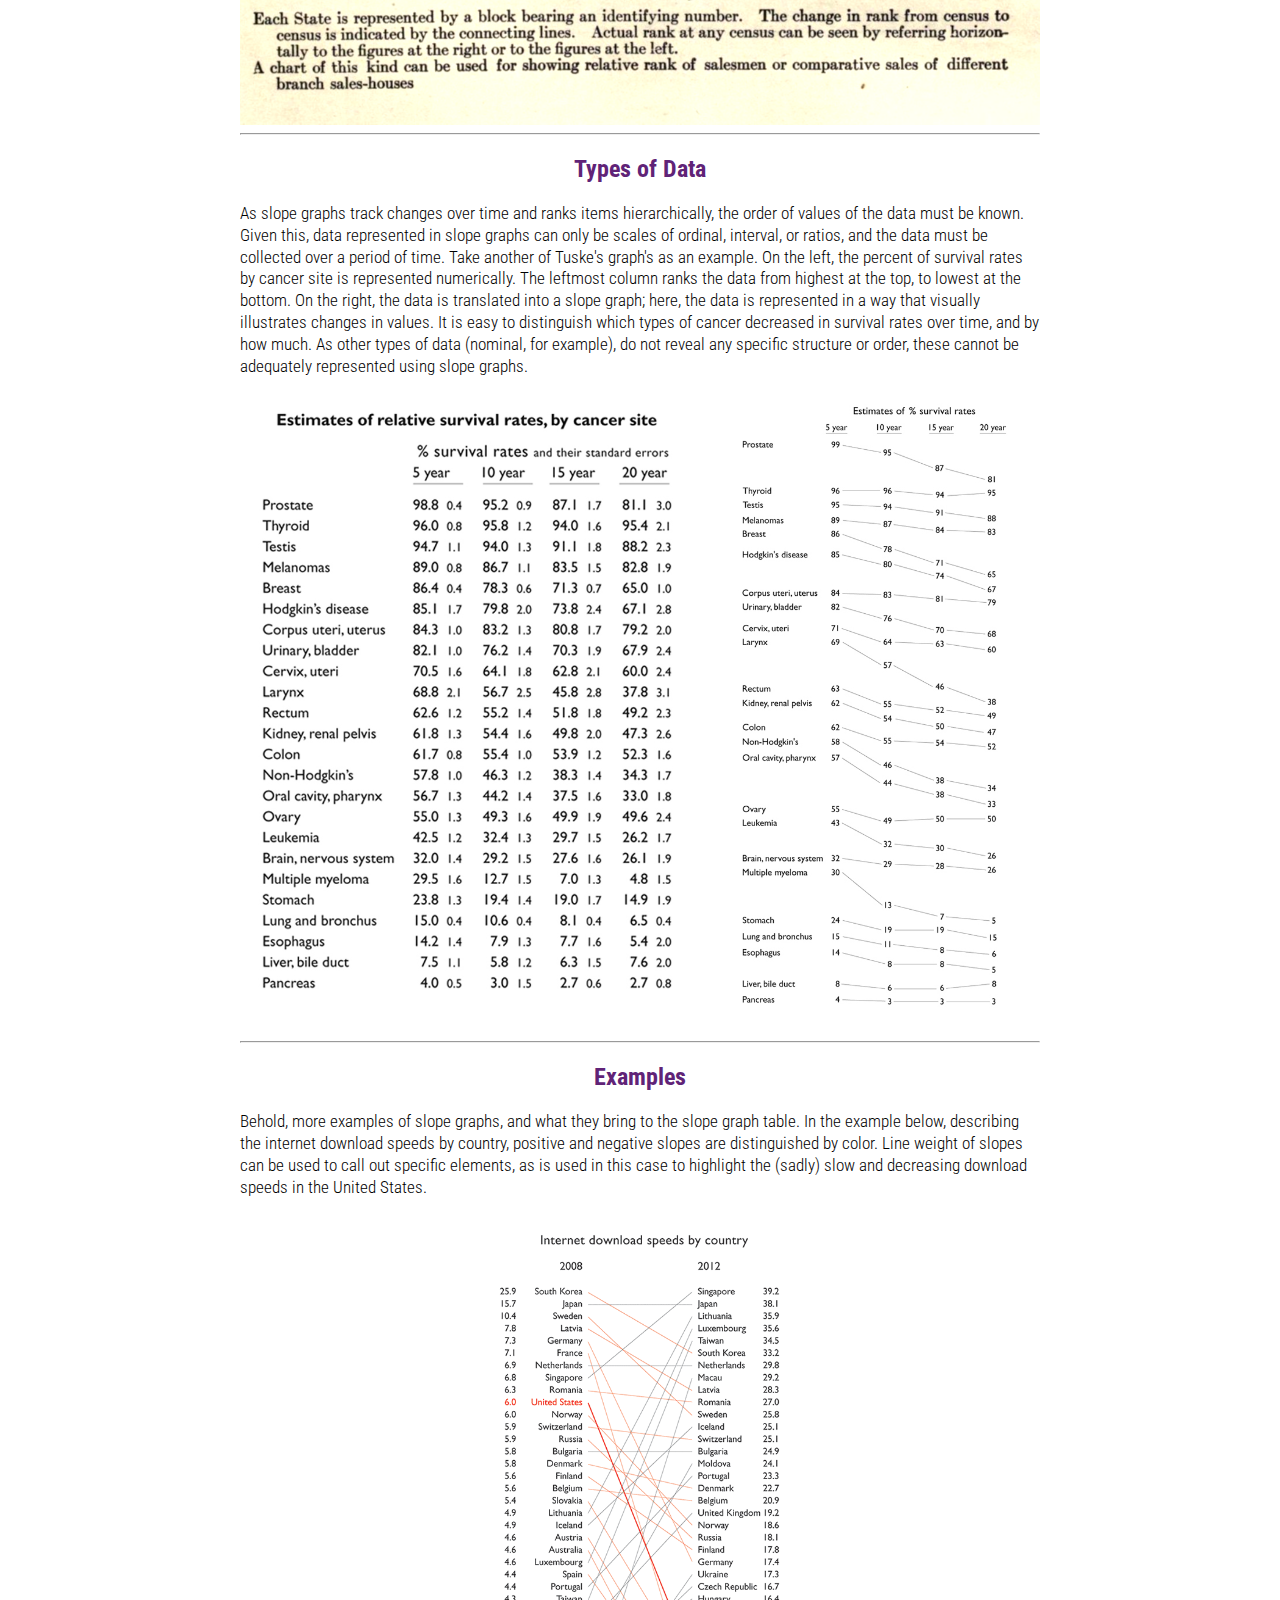
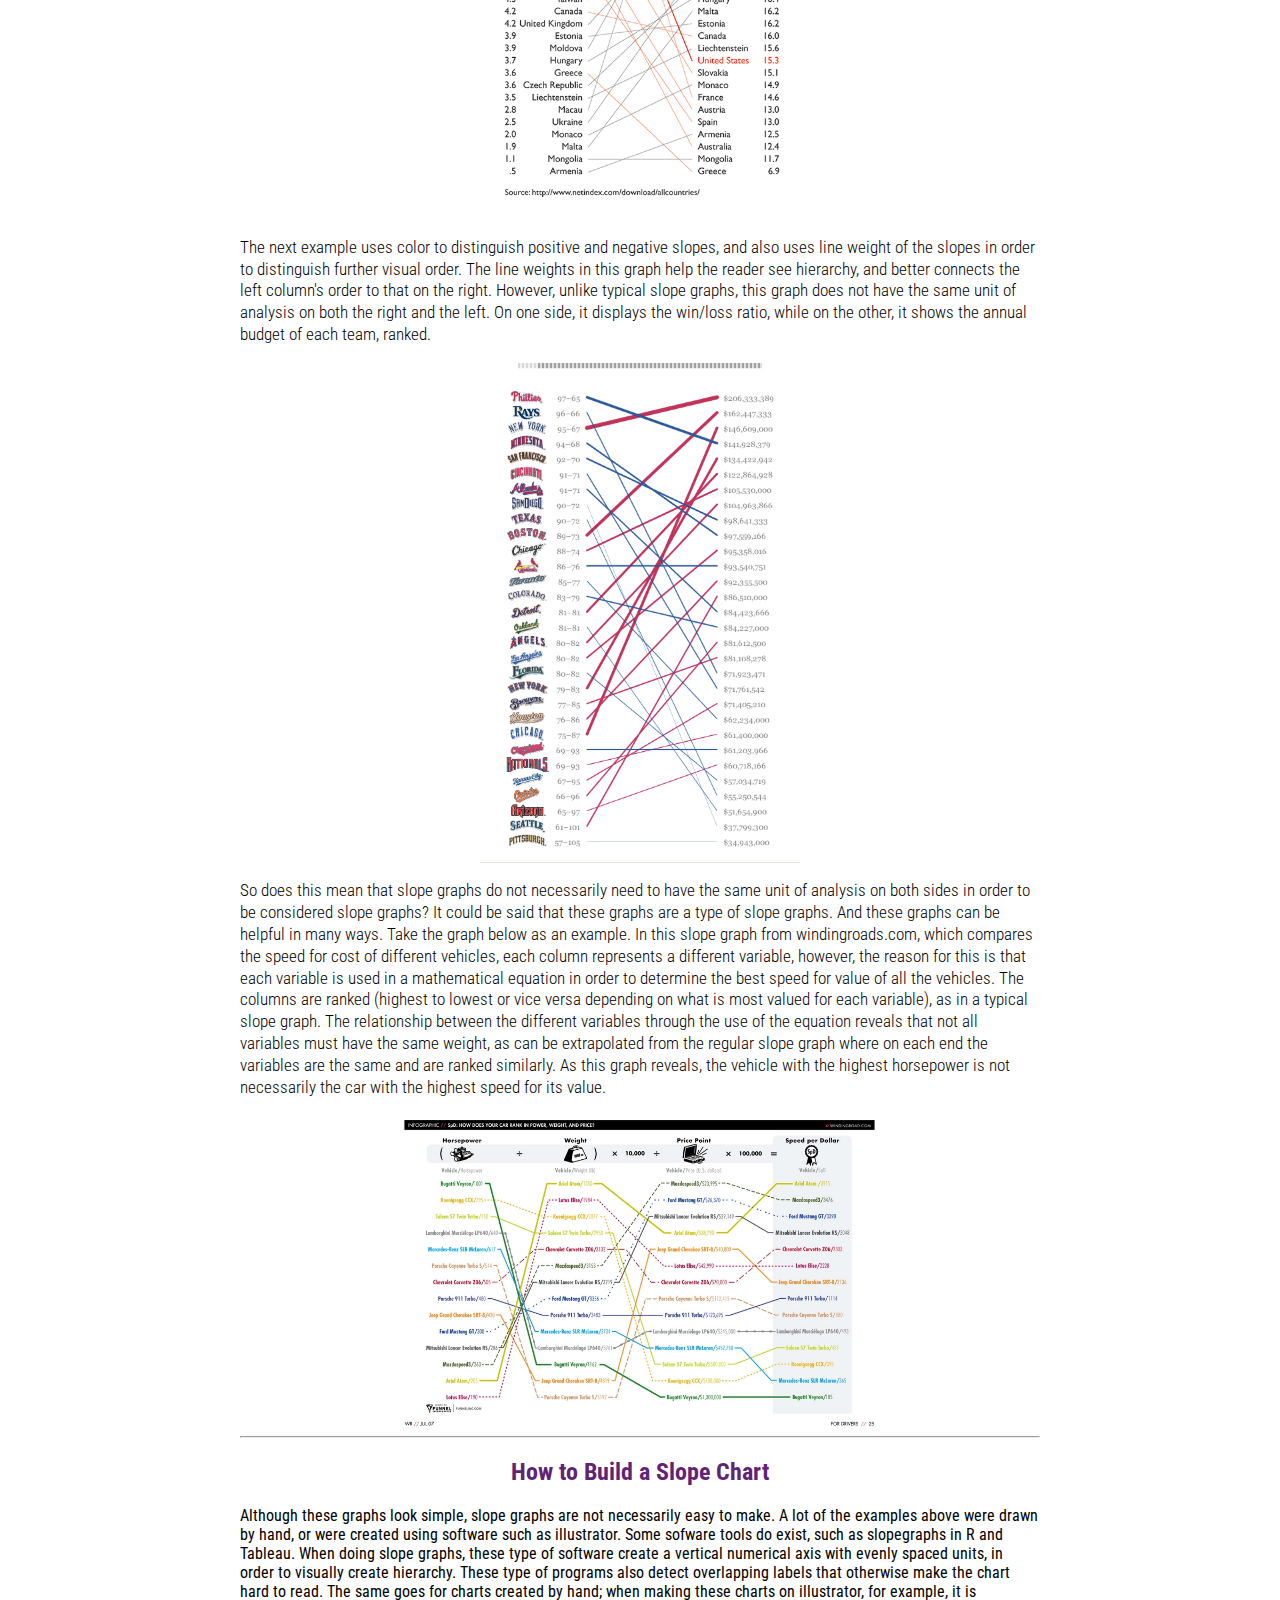
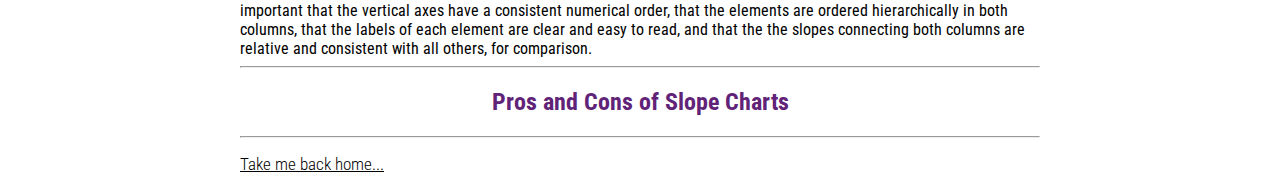
==== commit b6f578ea: "Update assignment_01.html" ====
--- a/assigments/assignment_01.html
+++ b/assigments/assignment_01.html
@@ -102,11 +102,10 @@
       These type of programs also detect overlapping labels that otherwise make the chart hard to read. 
       The same goes for charts created by hand; when making these charts on illustrator, for example, it is important that the vertical axes have a consistent numerical order, that the elements are ordered hierarchically in both columns, that the labels of each element are clear and easy to read, and that the the slopes connecting both columns are relative and consistent with all others, for comparison. 
       
-      
-      <p class="bioText">This is the text for the chart, with multiple links... Lorem ipsum dolor sit amet, consectetur adipiscing elit. Praesent posuere ante quam, nec blandit ex tristique sed. Vivamus neque ex, imperdiet eget urna vel, volutpat consectetur leo. Nulla nunc sem, consectetur ac fermentum in, euismod vel tortor. Suspendisse congue purus quis nunc sodales laoreet. Nulla sed tristique tellus. Curabitur at sollicitudin mi, eu pellentesque arcu. In at orci libero. Quisque interdum, ipsum eget placerat eleifend, massa diam pellentesque orci, ac suscipit eros sem id erat. Nunc iaculis nibh id nulla sodales egestas. Duis ultrices aliquam neque ut luctus. Fusce condimentum dictum scelerisque. Cras eu fringilla ligula.<br><br>Proin interdum lorem tincidunt aliquet placerat. Maecenas aliquam venenatis erat. Integer tempus odio varius nunc egestas, id imperdiet lectus auctor. Morbi non varius mi, ut pulvinar odio. Nam nec dolor massa. Nunc a molestie ligula. Nullam imperdiet vestibulum felis in consequat. Aliquam felis turpis, bibendum vel mollis ut, bibendum ut libero. Maecenas ultricies molestie lectus, in congue nibh pellentesque sit amet. Mauris at diam feugiat, sodales purus id, mollis felis. Fusce sodales purus et dolor condimentum viverra. Curabitur fringilla leo consequat est sagittis, sit amet maximus nisi volutpat. Morbi quis nulla pharetra, volutpat turpis nec, scelerisque mauris. Quisque porta elit vel eros dictum condimentum. In imperdiet in velit id cursus. Sed pretium ultrices velit.</p>
- <hr>     
+       <hr>     
       <h2>Pros and Cons of Slope Charts</h2>
-      <p class="bioText">This is the text for the chart, with multiple links... Lorem ipsum dolor sit amet, consectetur adipiscing elit. Praesent posuere ante quam, nec blandit ex tristique sed. Vivamus neque ex, imperdiet eget urna vel, volutpat consectetur leo. Nulla nunc sem, consectetur ac fermentum in, euismod vel tortor. Suspendisse congue purus quis nunc sodales laoreet. Nulla sed tristique tellus. Curabitur at sollicitudin mi, eu pellentesque arcu. In at orci libero. Quisque interdum, ipsum eget placerat eleifend, massa diam pellentesque orci, ac suscipit eros sem id erat. Nunc iaculis nibh id nulla sodales egestas. Duis ultrices aliquam neque ut luctus. Fusce condimentum dictum scelerisque. Cras eu fringilla ligula.<br><br>Proin interdum lorem tincidunt aliquet placerat. Maecenas aliquam venenatis erat. Integer tempus odio varius nunc egestas, id imperdiet lectus auctor. Morbi non varius mi, ut pulvinar odio. Nam nec dolor massa. Nunc a molestie ligula. Nullam imperdiet vestibulum felis in consequat. Aliquam felis turpis, bibendum vel mollis ut, bibendum ut libero. Maecenas ultricies molestie lectus, in congue nibh pellentesque sit amet. Mauris at diam feugiat, sodales purus id, mollis felis. Fusce sodales purus et dolor condimentum viverra. Curabitur fringilla leo consequat est sagittis, sit amet maximus nisi volutpat. Morbi quis nulla pharetra, volutpat turpis nec, scelerisque mauris. Quisque porta elit vel eros dictum condimentum. In imperdiet in velit id cursus. Sed pretium ultrices velit.</p>
+      <p class="bioText">
+      </p>
       
  <hr>
       <p class="bioText"><a href="../index.html">Take me back home...</a></p>
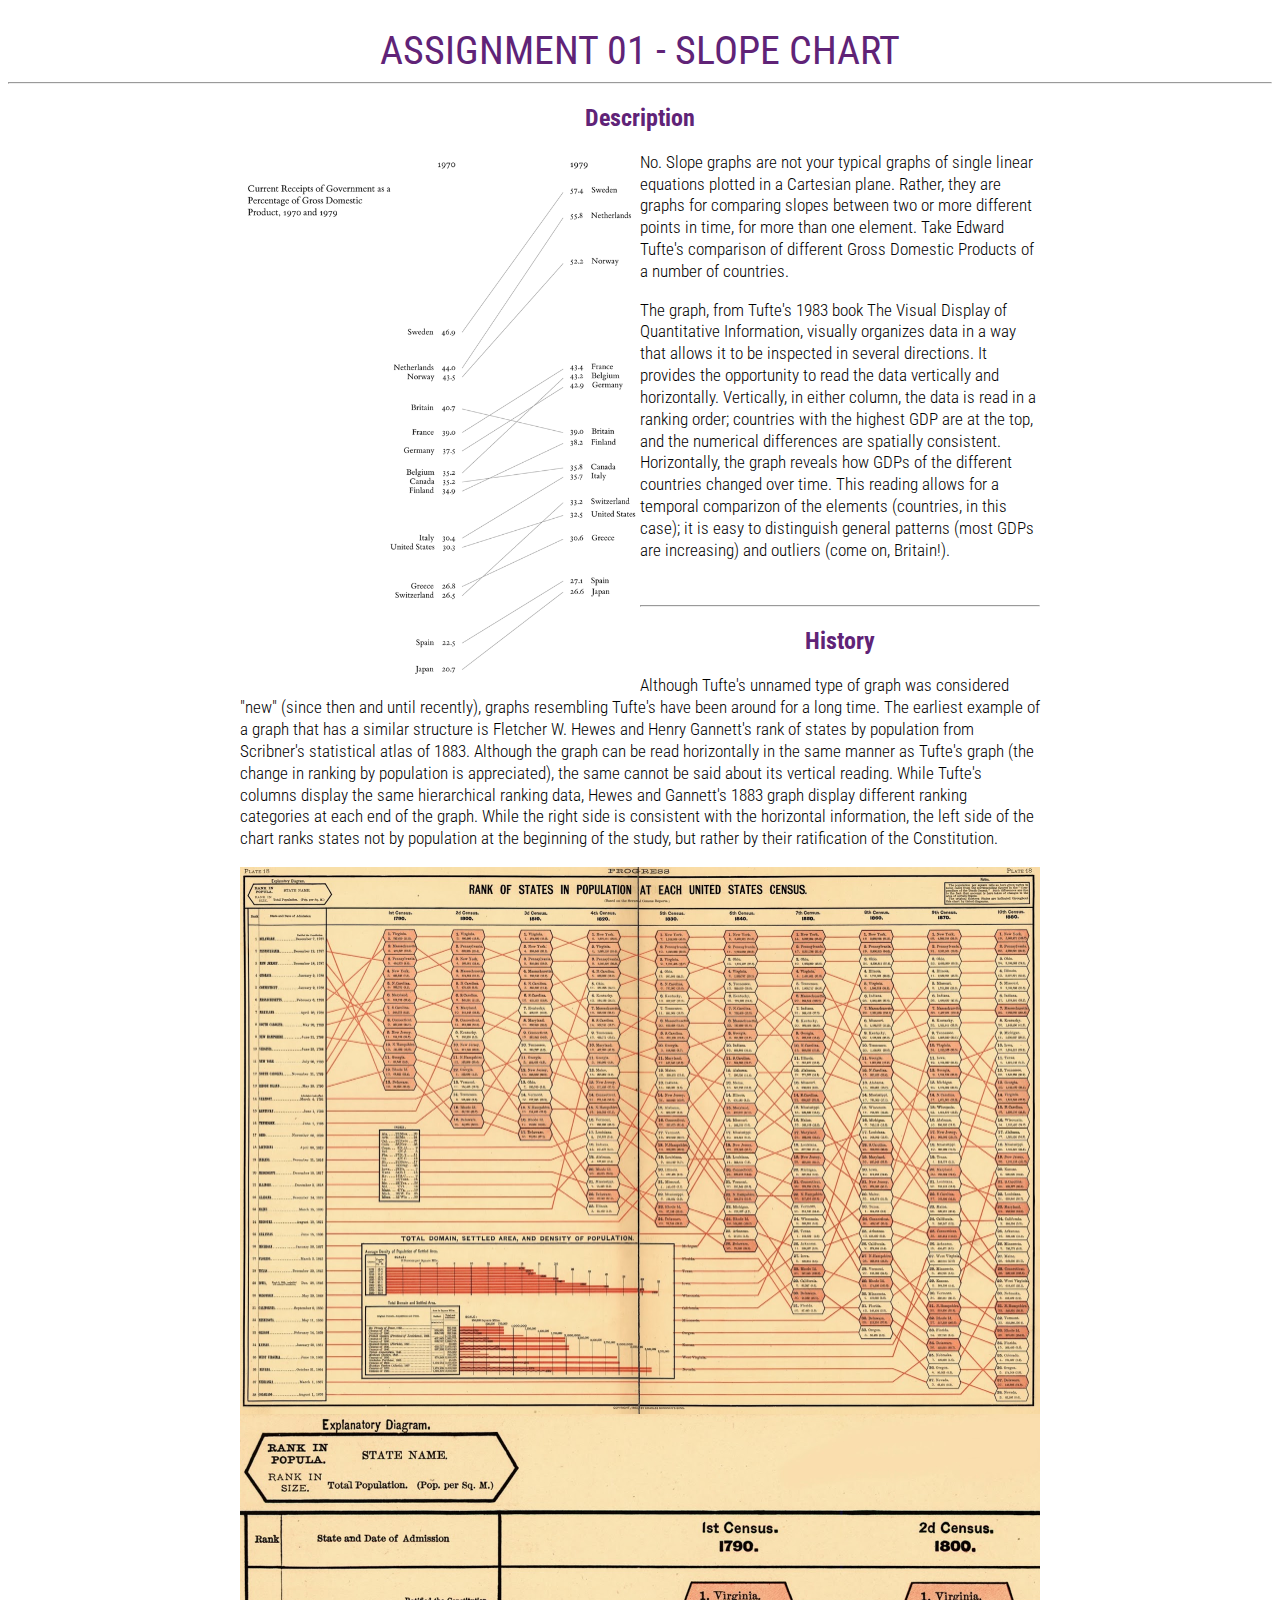
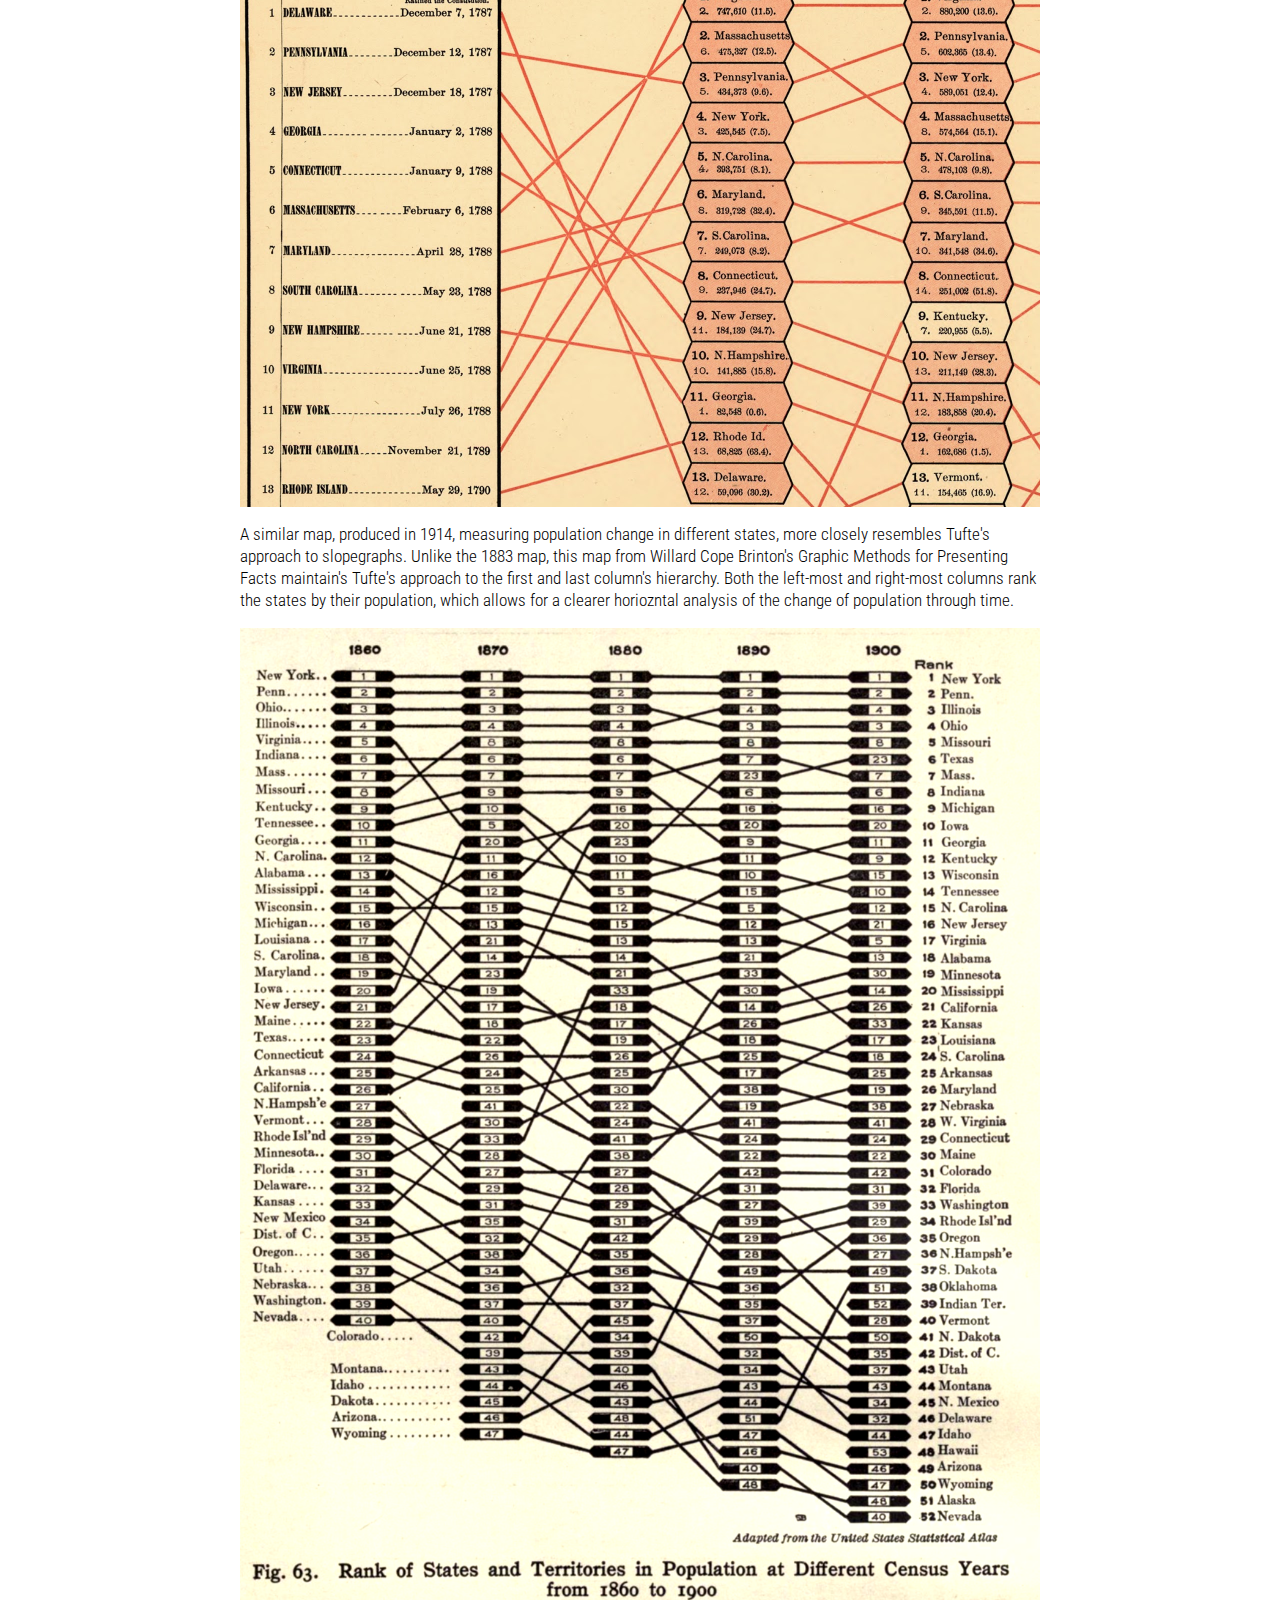
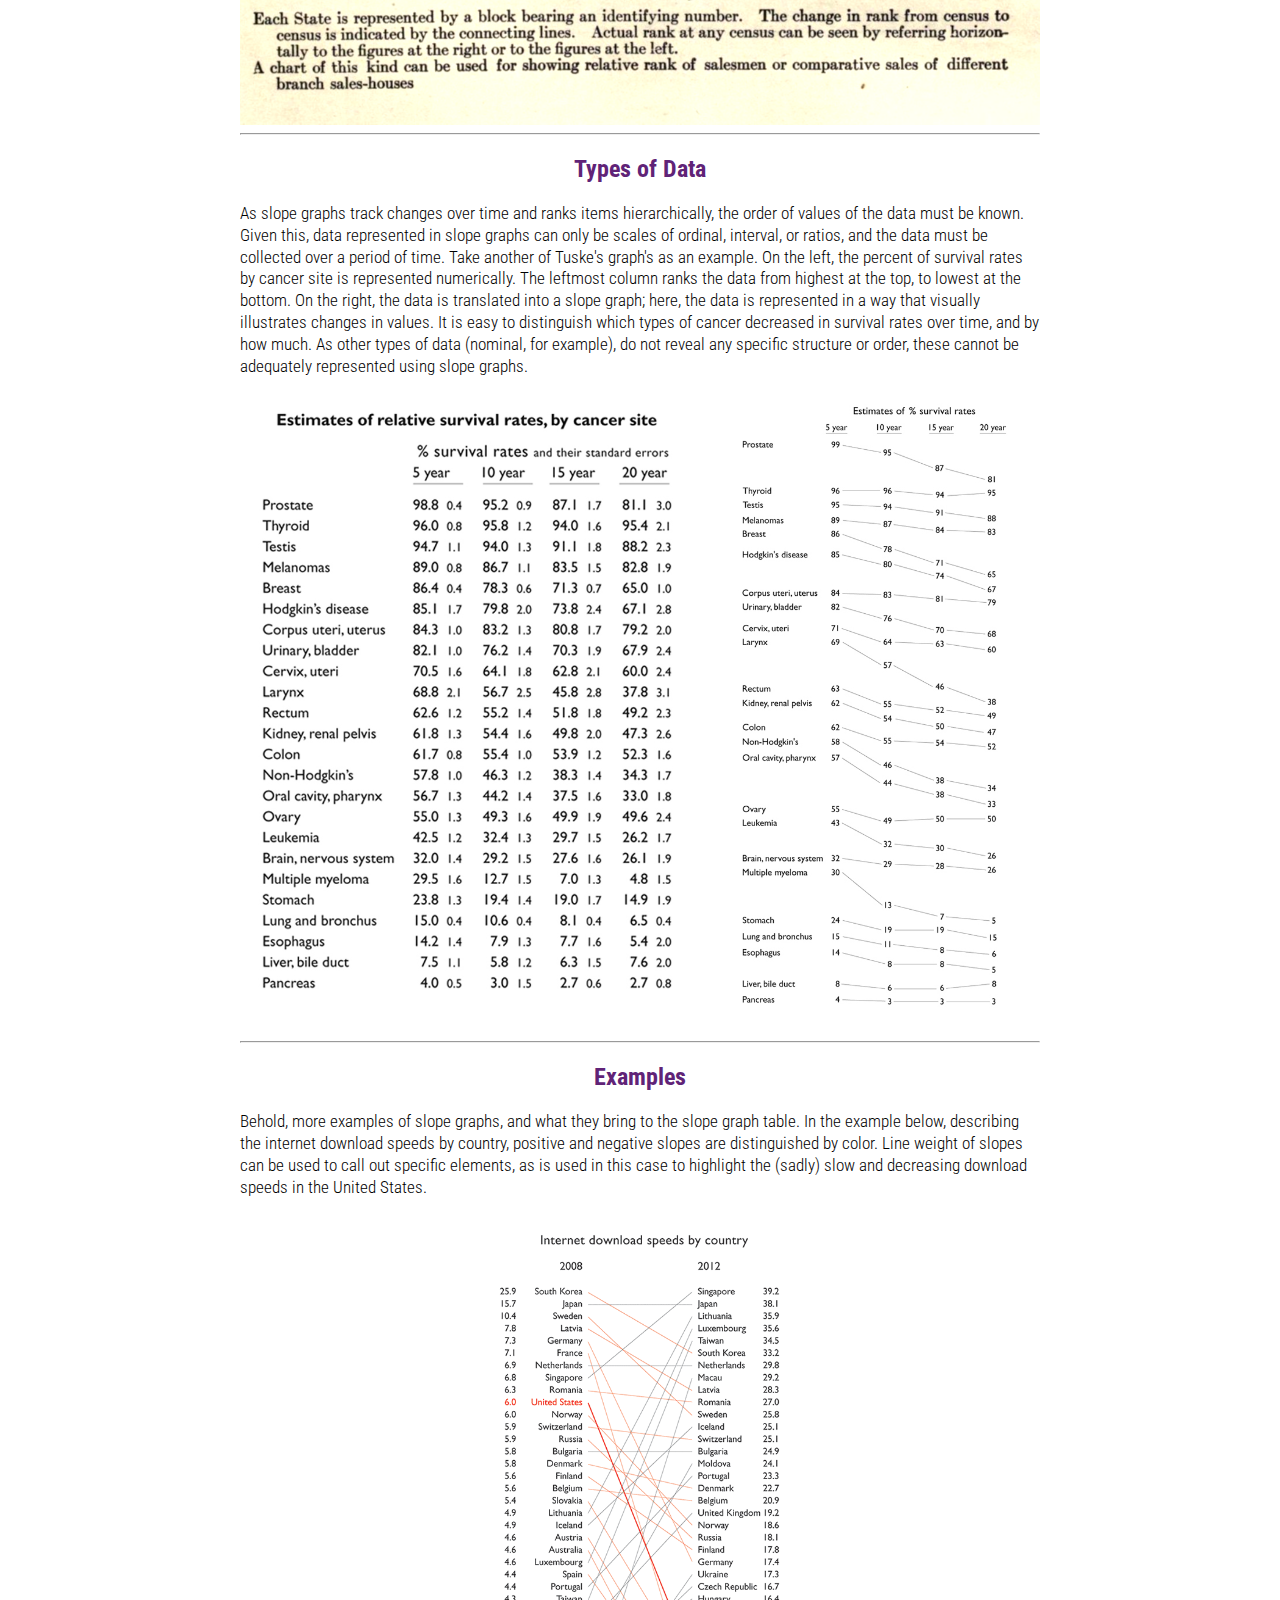
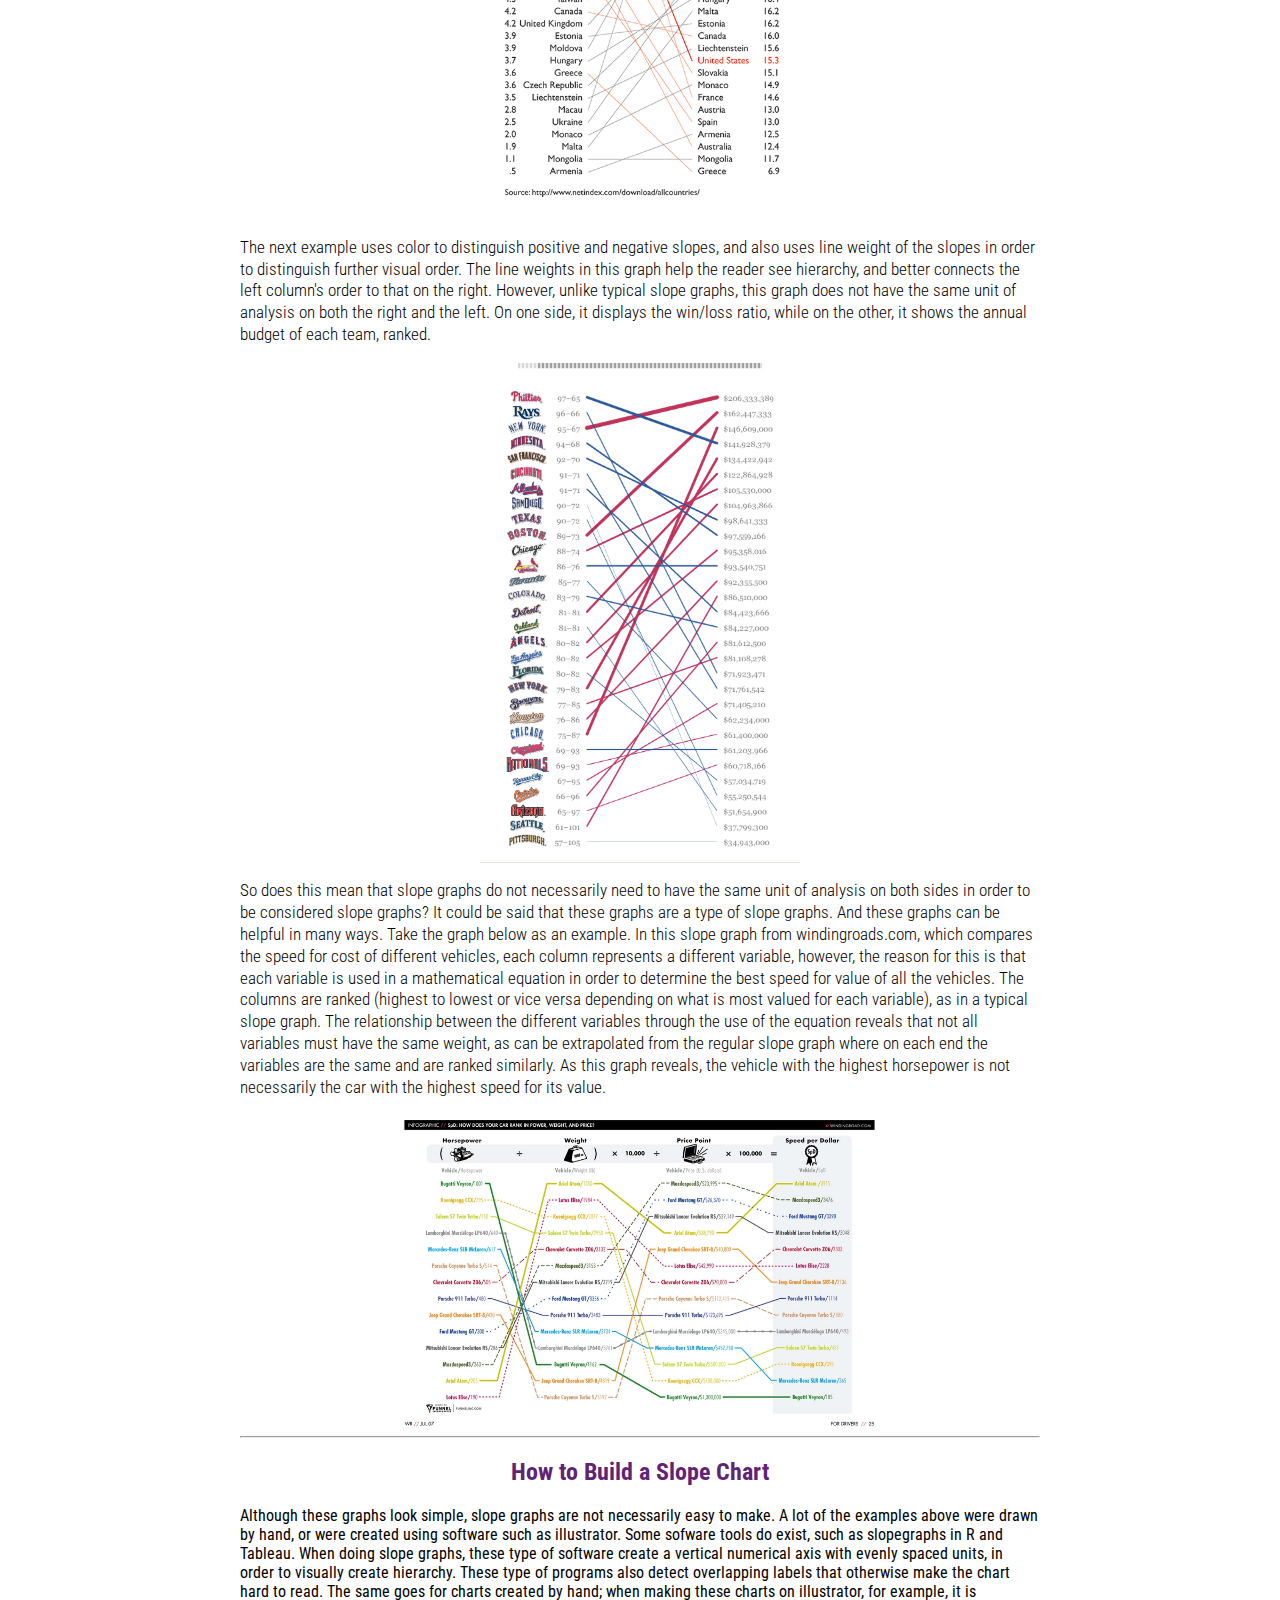
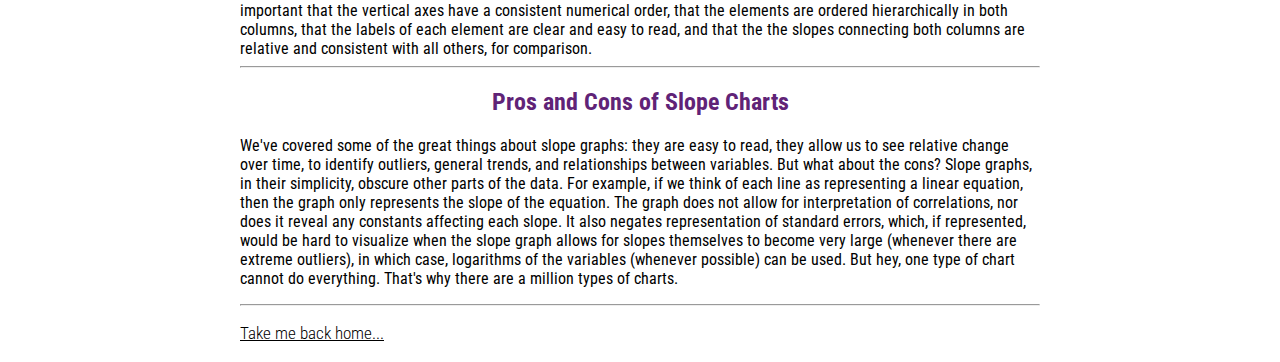
==== commit fe84c3b4: "Update assignment_01.html" ====
--- a/assigments/assignment_01.html
+++ b/assigments/assignment_01.html
@@ -104,6 +104,10 @@
       
        <hr>     
       <h2>Pros and Cons of Slope Charts</h2>
+      We've covered some of the great things about slope graphs: they are easy to read, they allow us to see relative change over time, to identify outliers, general trends, and relationships between variables. But what about the cons? 
+      Slope graphs, in their simplicity, obscure other parts of the data. For example, if we think of each line as representing a linear equation, then the graph only represents the slope of the equation. The graph does not allow for interpretation of correlations, nor does it reveal any constants affecting each slope. 
+      It also negates representation of standard errors, which, if represented, would be hard to visualize when the slope graph allows for slopes themselves to become very large (whenever there are extreme outliers), in which case, logarithms of the variables (whenever possible) can be used.
+      But hey, one type of chart cannot do everything. That's why there are a million types of charts. 
       <p class="bioText">
       </p>
       
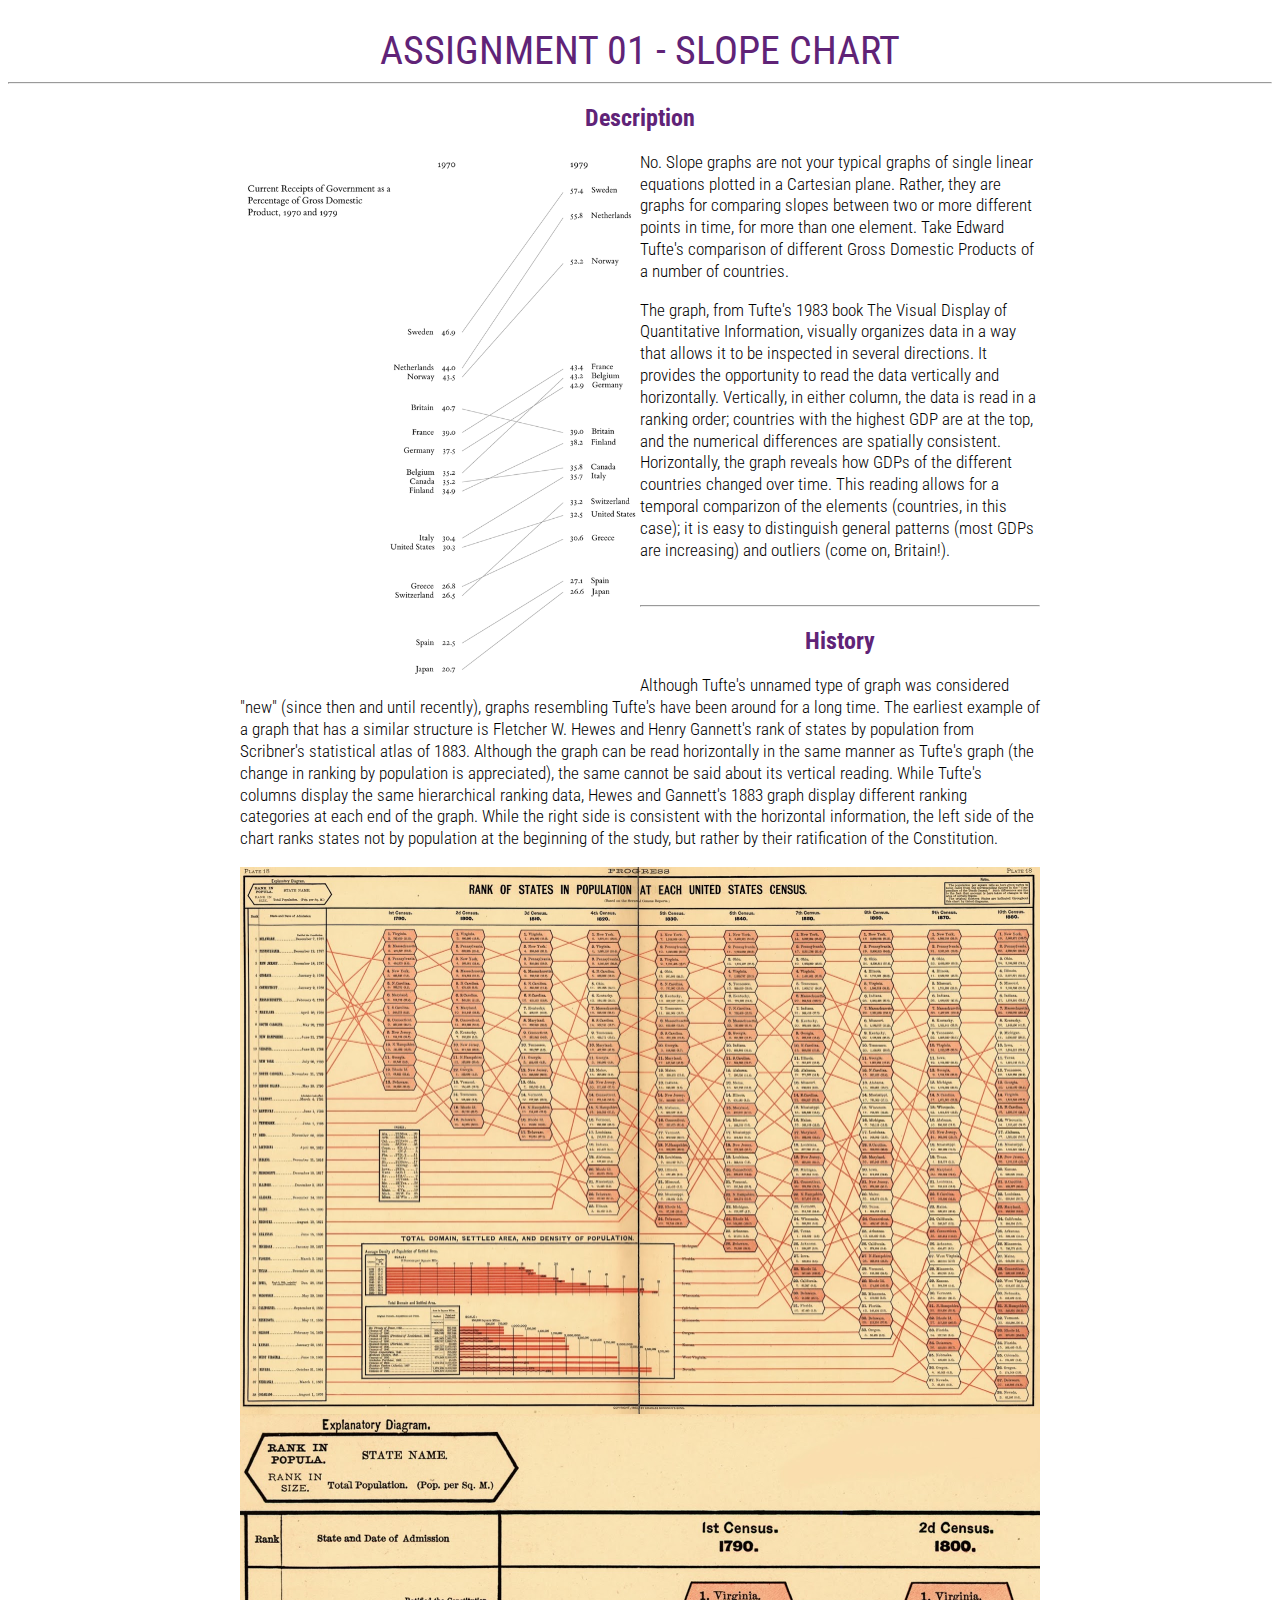
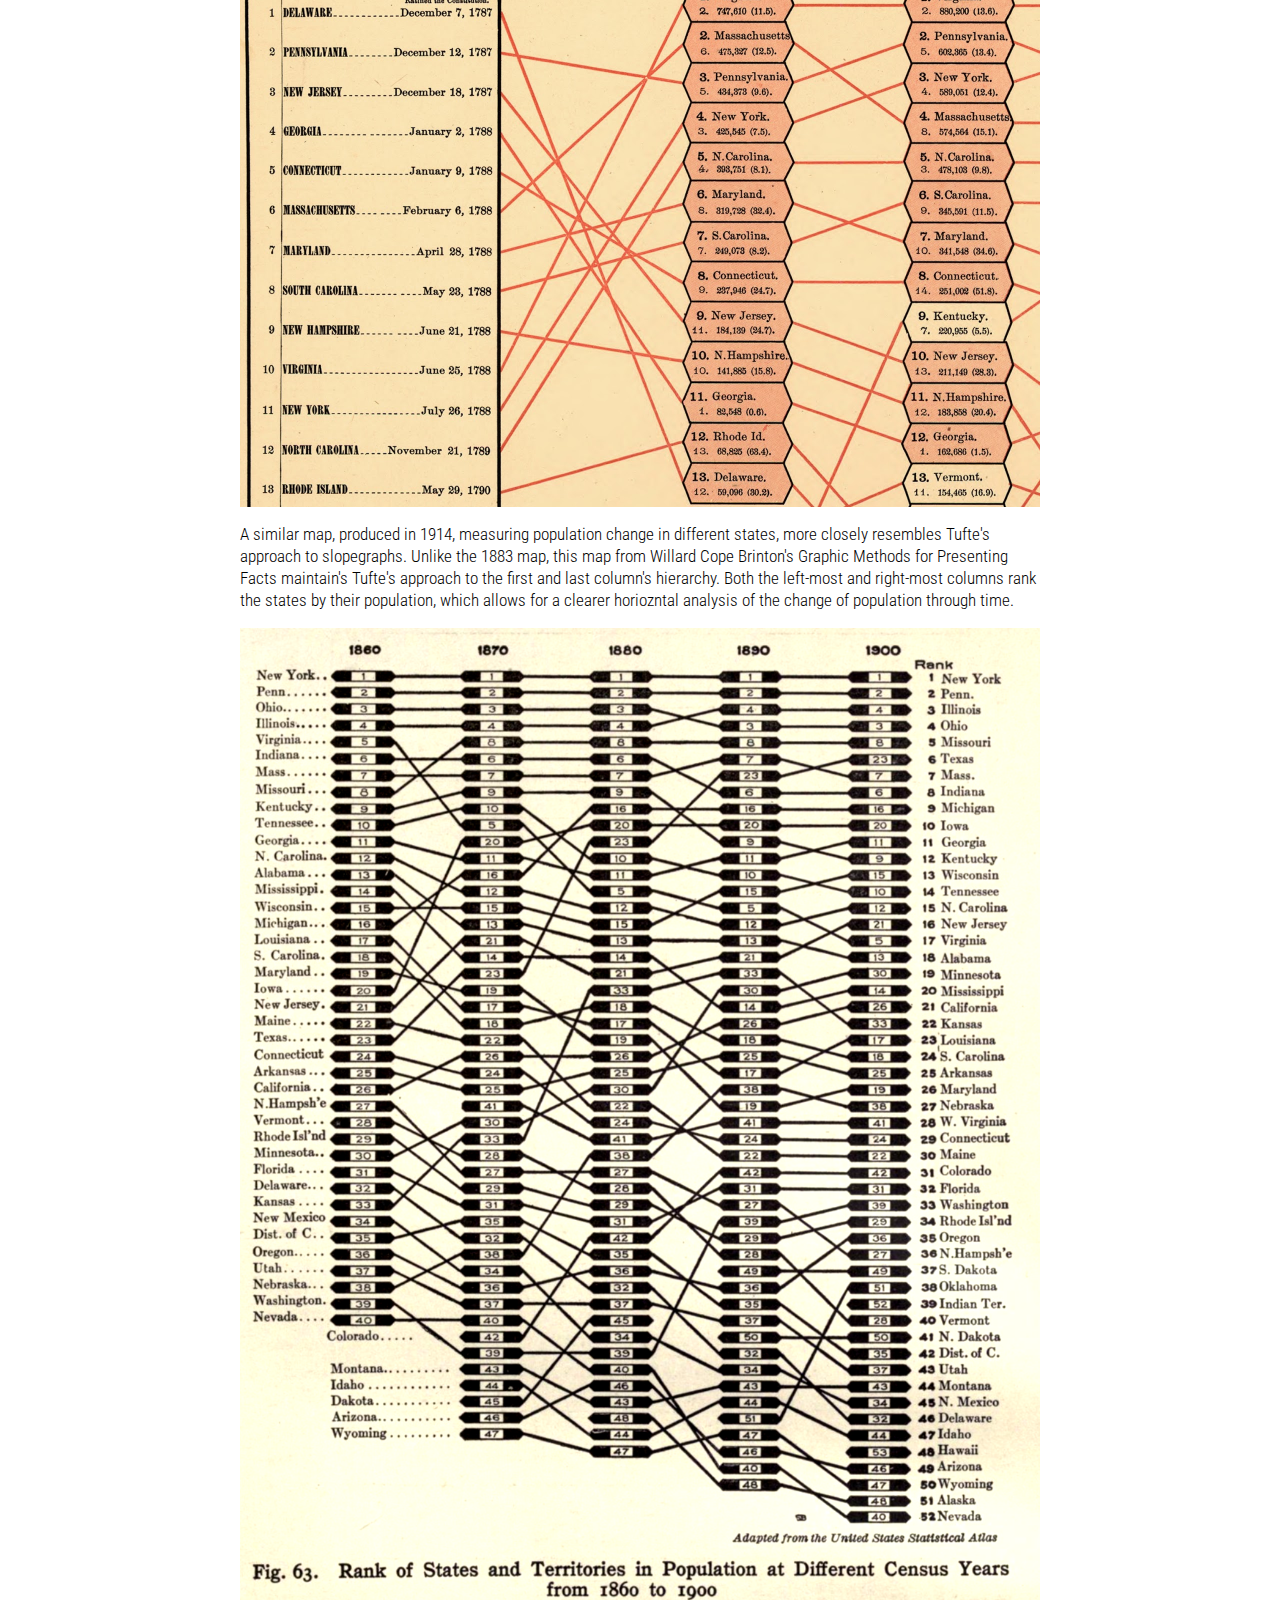
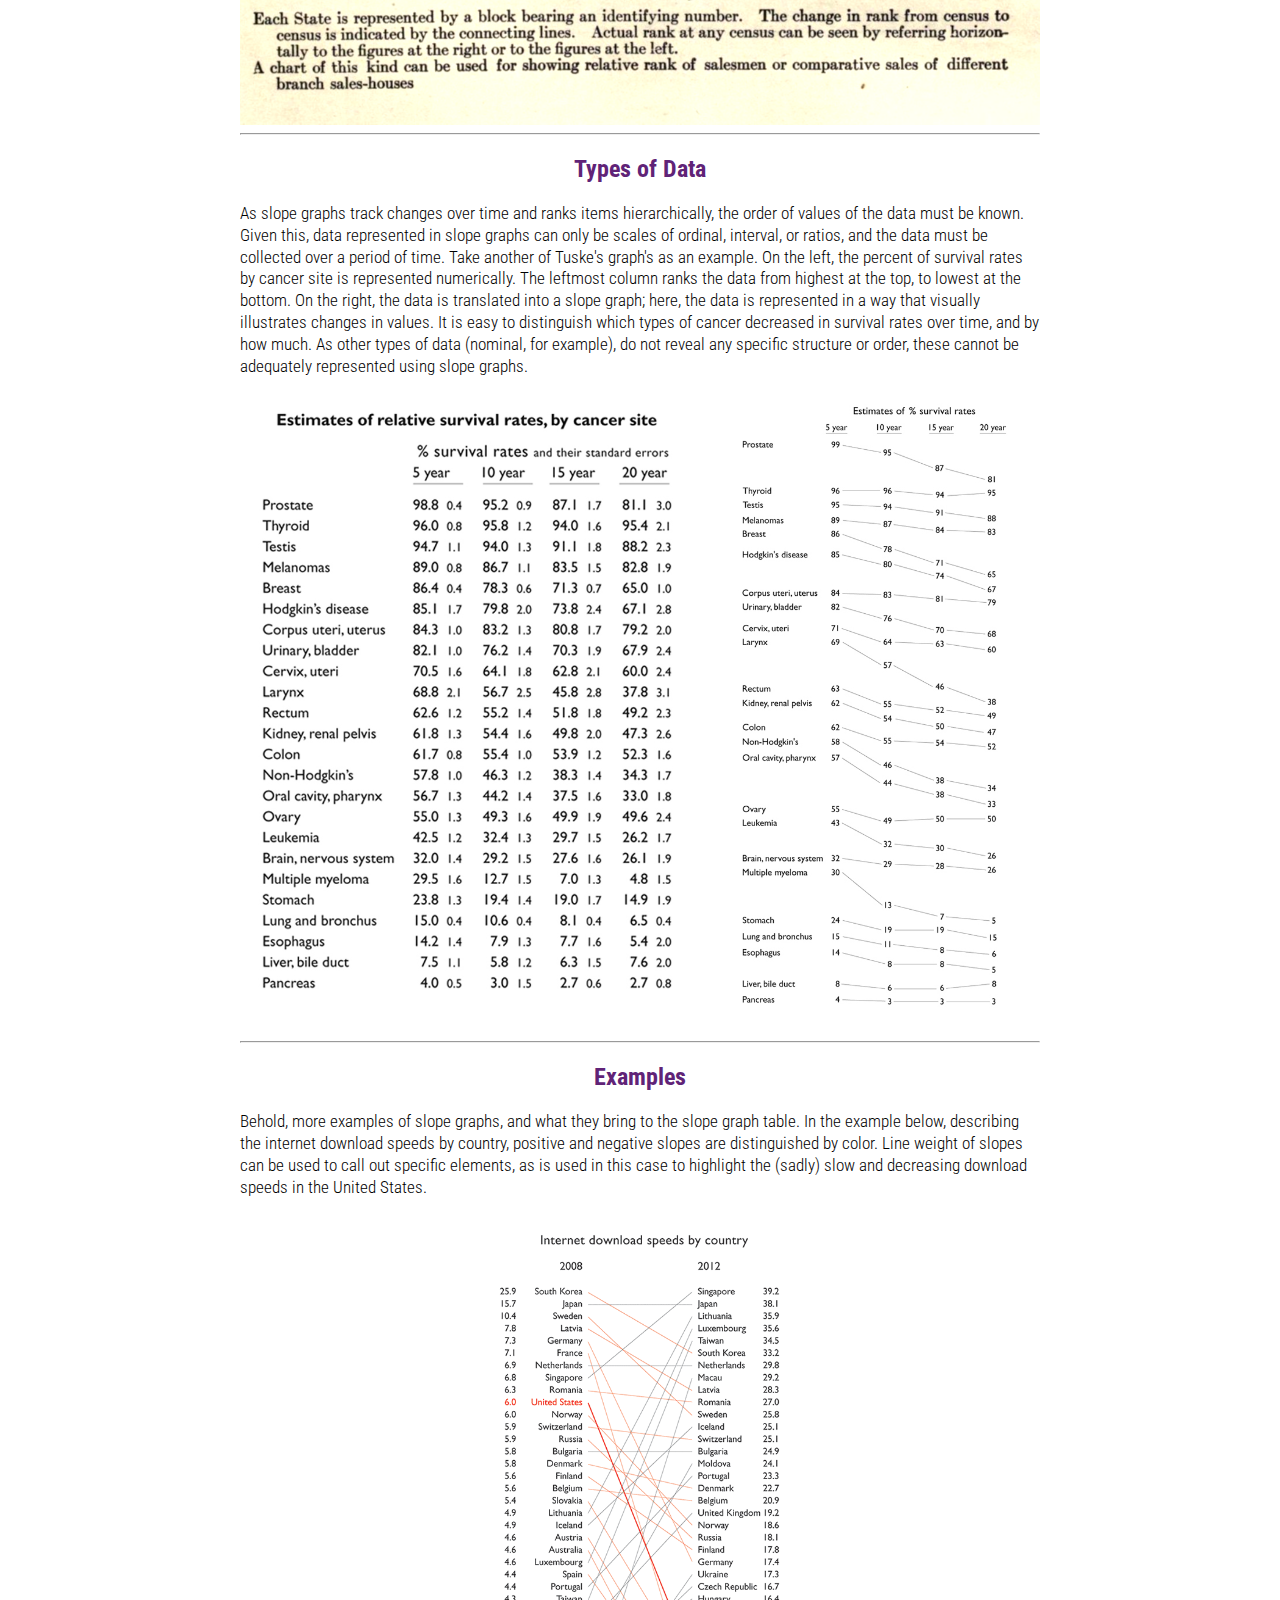
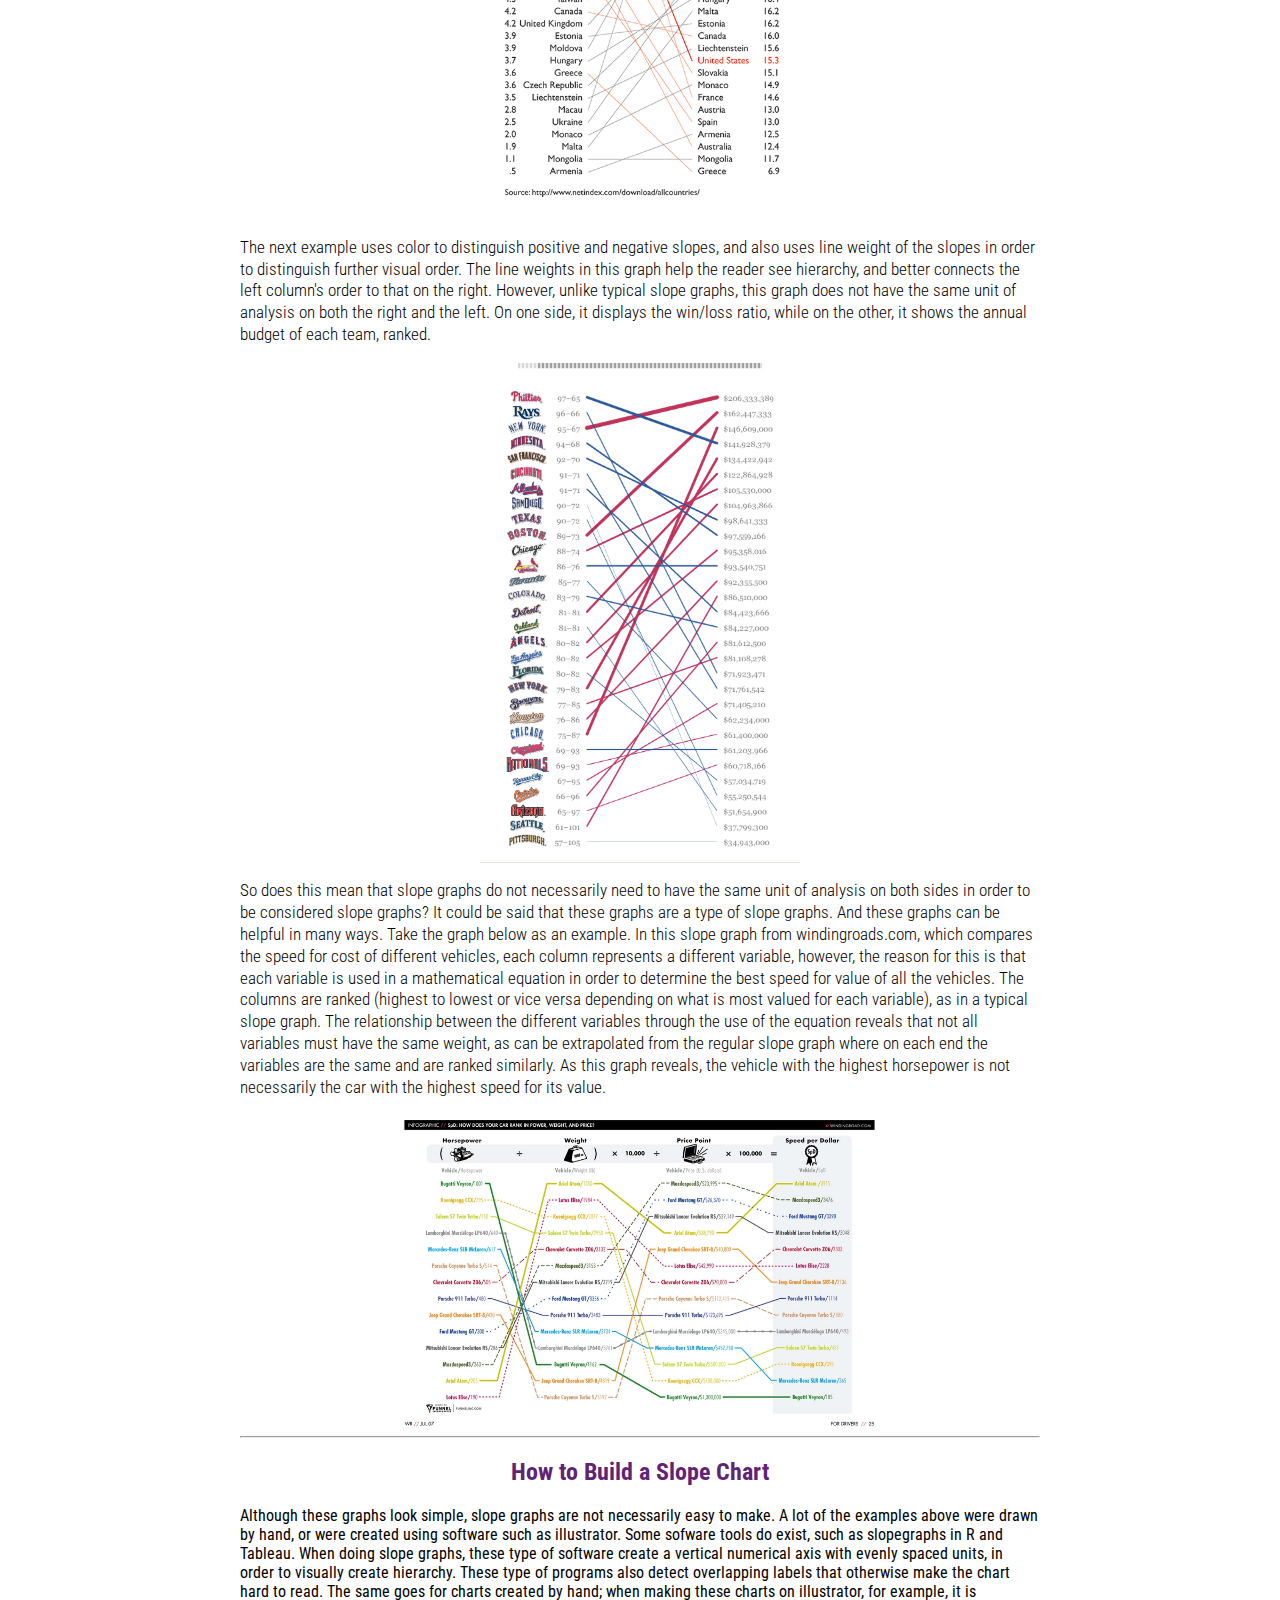
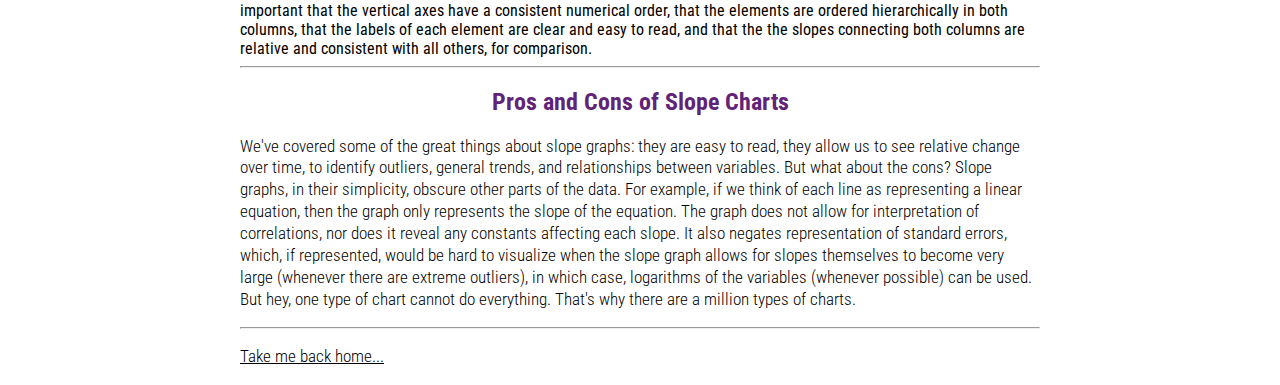
==== commit b7f1a585: "Update assignment_01.html" ====
--- a/assigments/assignment_01.html
+++ b/assigments/assignment_01.html
@@ -104,11 +104,12 @@
       
        <hr>     
       <h2>Pros and Cons of Slope Charts</h2>
-      We've covered some of the great things about slope graphs: they are easy to read, they allow us to see relative change over time, to identify outliers, general trends, and relationships between variables. But what about the cons? 
+      
+      <p class="bioText">
+        We've covered some of the great things about slope graphs: they are easy to read, they allow us to see relative change over time, to identify outliers, general trends, and relationships between variables. But what about the cons? 
       Slope graphs, in their simplicity, obscure other parts of the data. For example, if we think of each line as representing a linear equation, then the graph only represents the slope of the equation. The graph does not allow for interpretation of correlations, nor does it reveal any constants affecting each slope. 
       It also negates representation of standard errors, which, if represented, would be hard to visualize when the slope graph allows for slopes themselves to become very large (whenever there are extreme outliers), in which case, logarithms of the variables (whenever possible) can be used.
       But hey, one type of chart cannot do everything. That's why there are a million types of charts. 
-      <p class="bioText">
       </p>
       
  <hr>
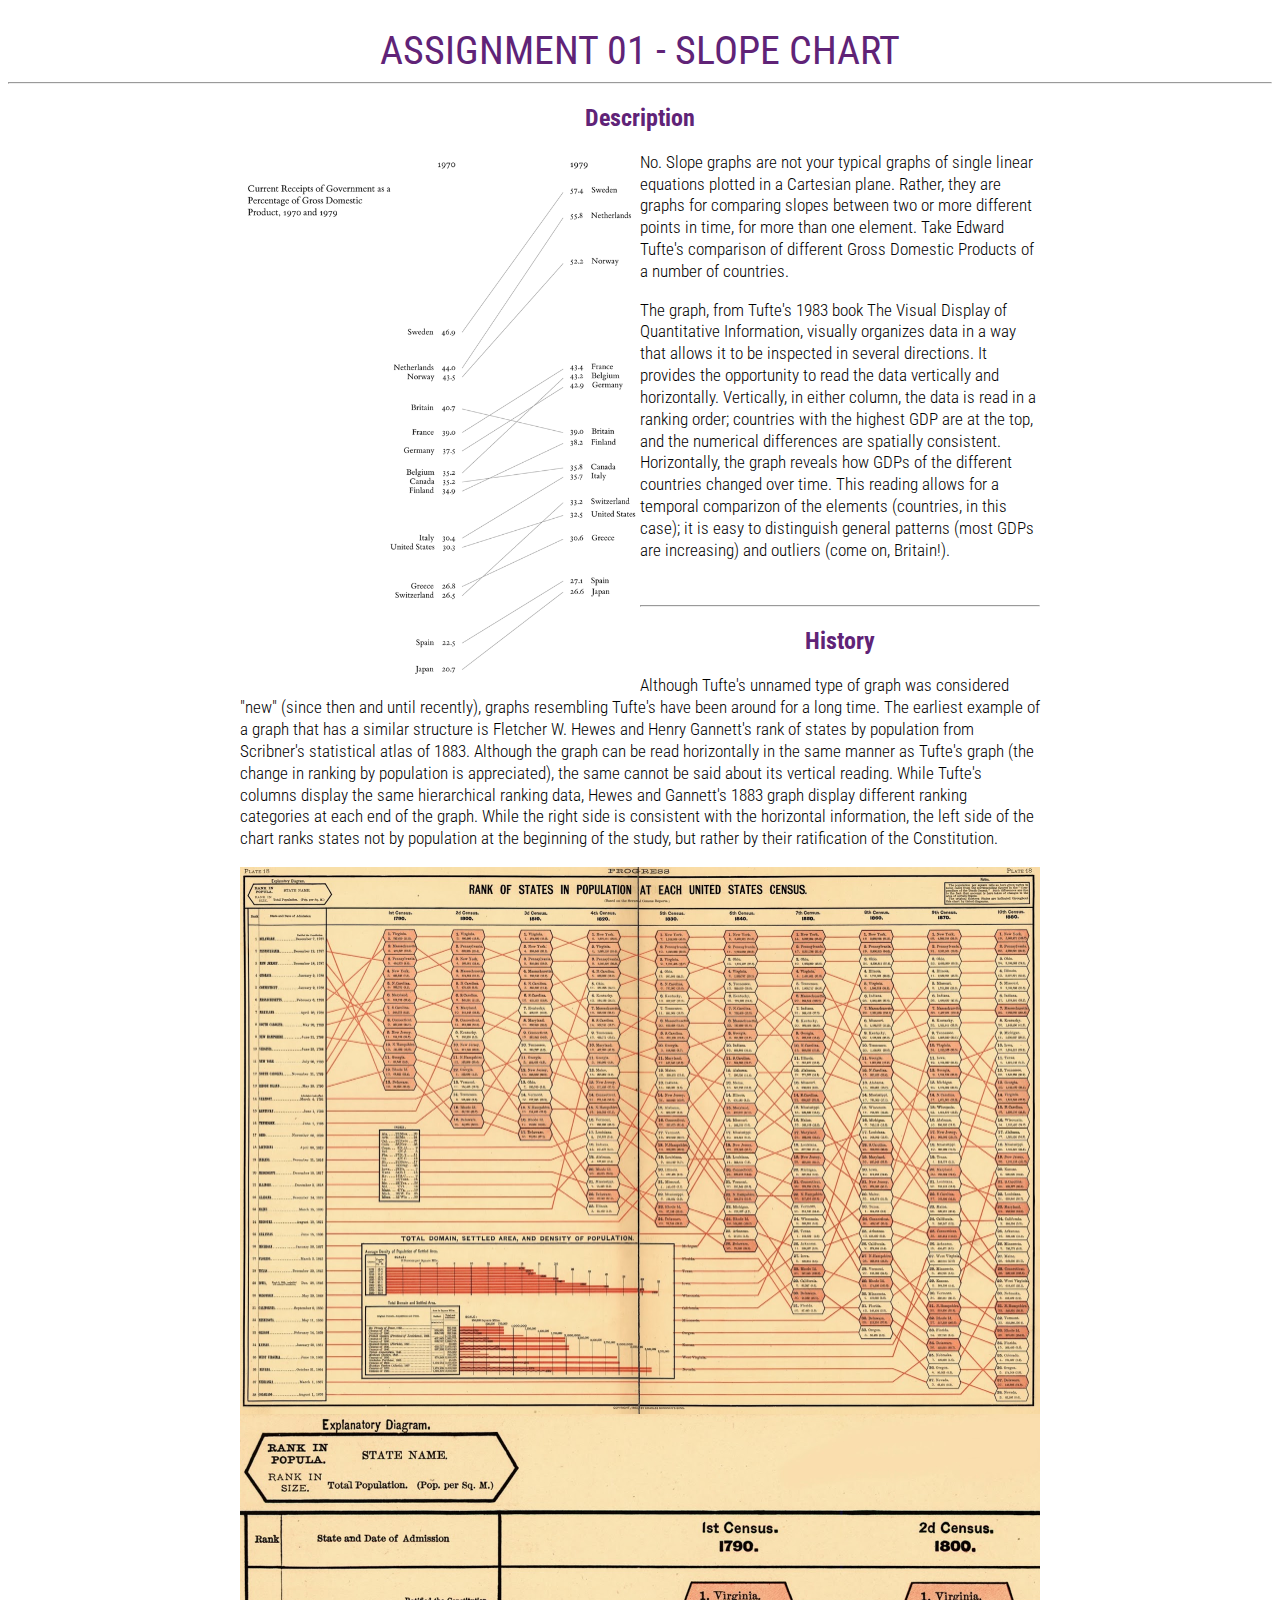
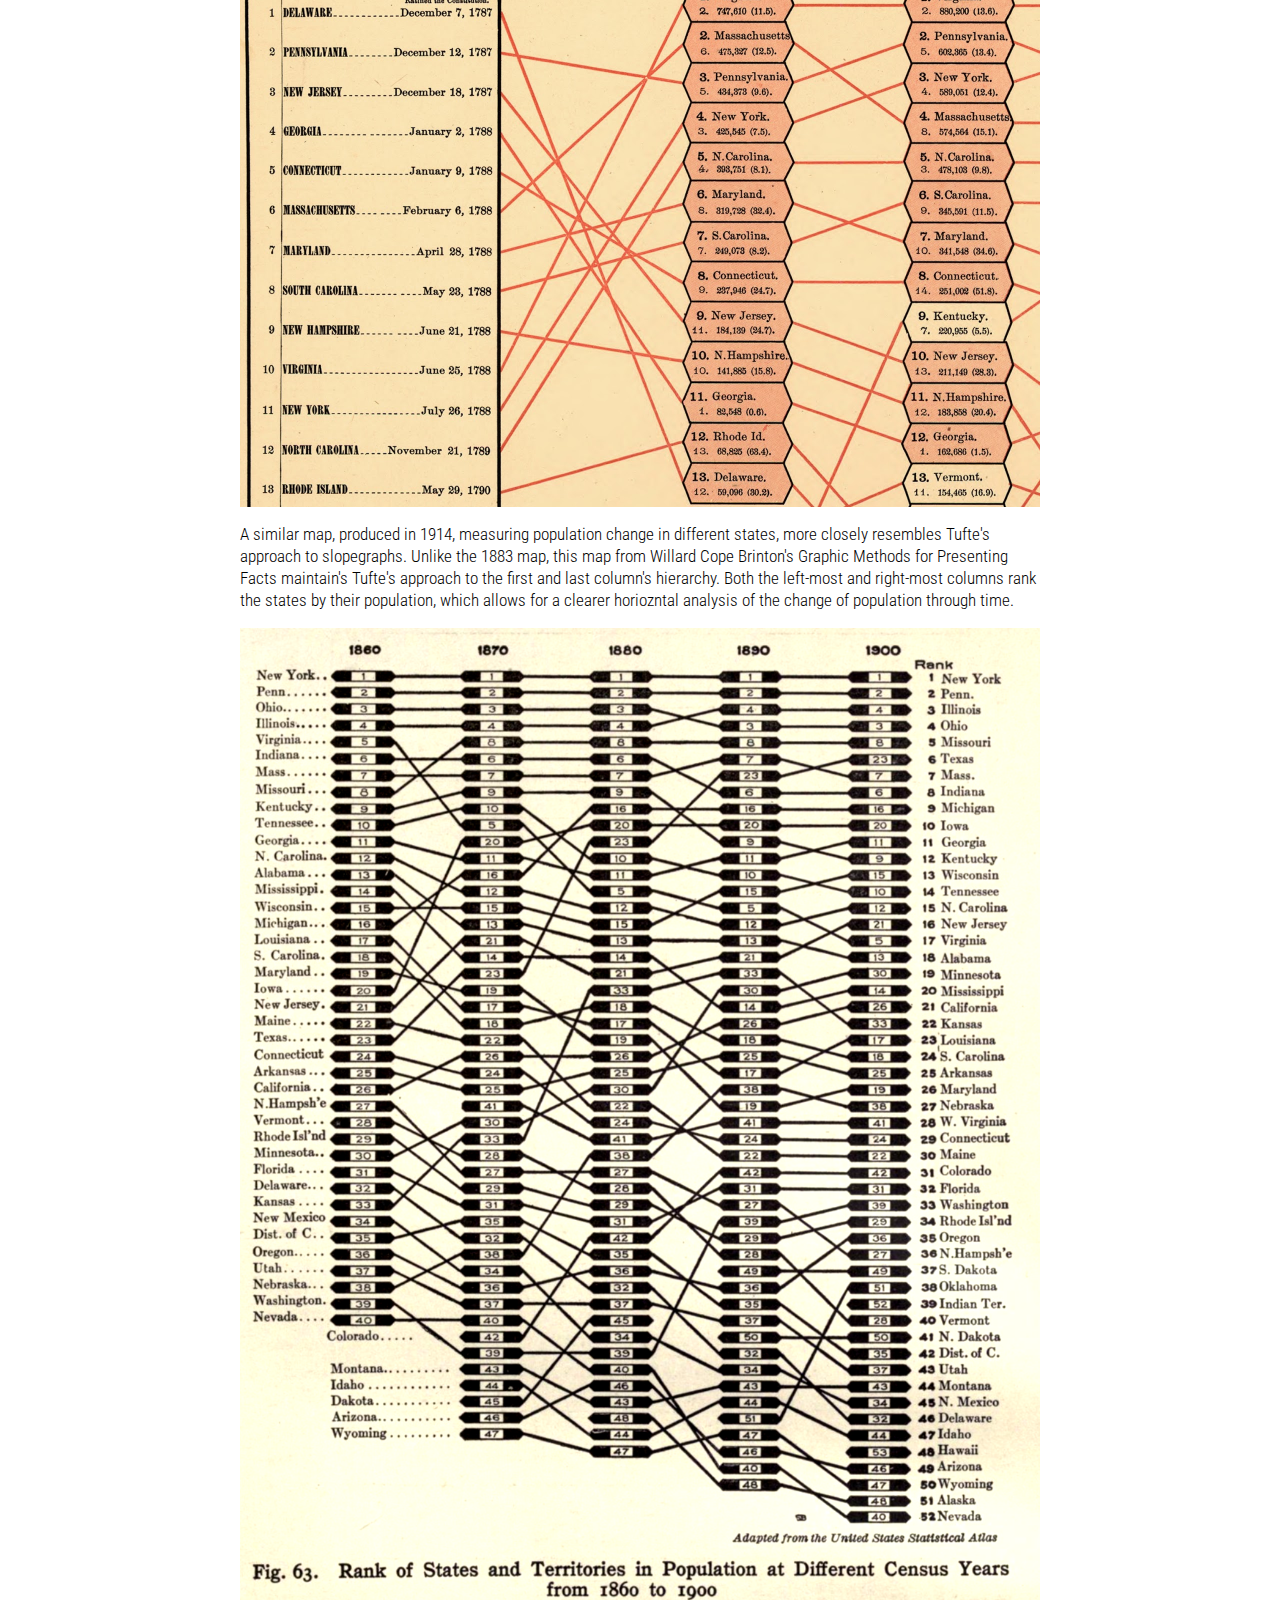
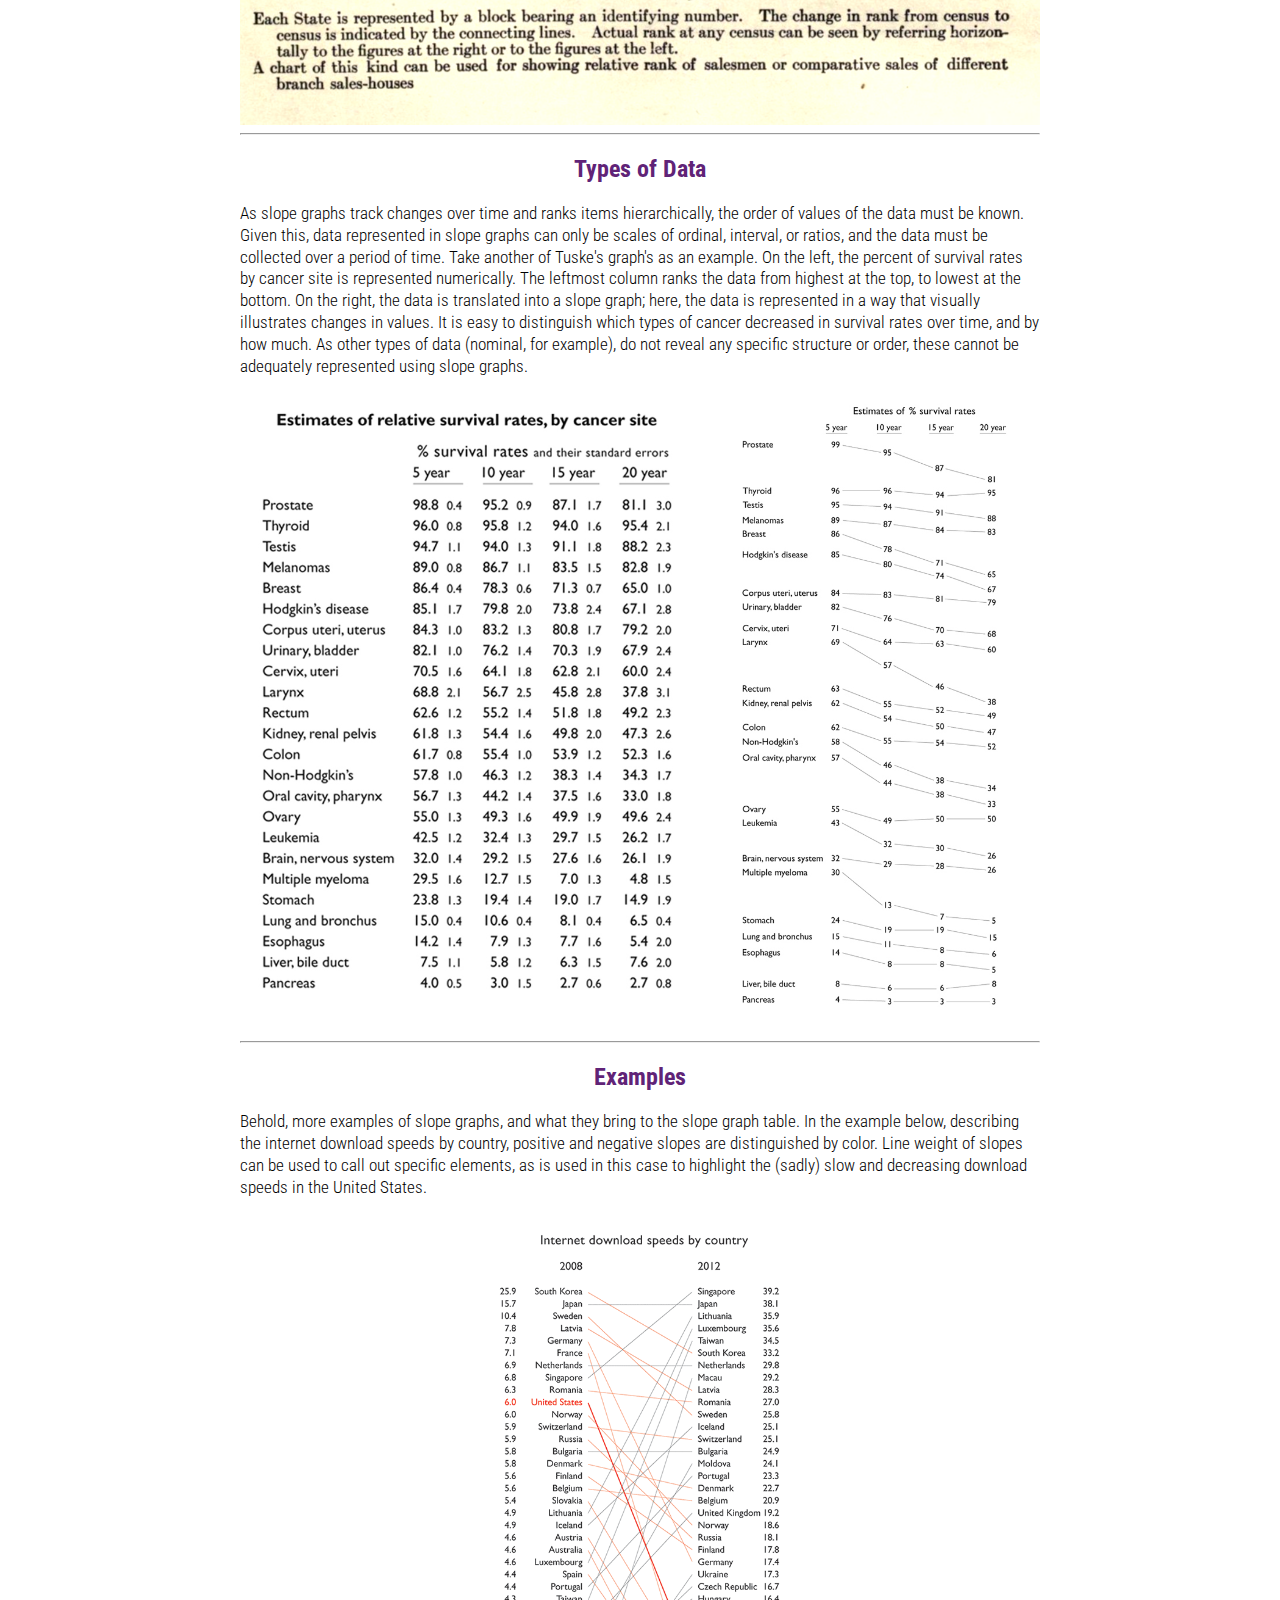
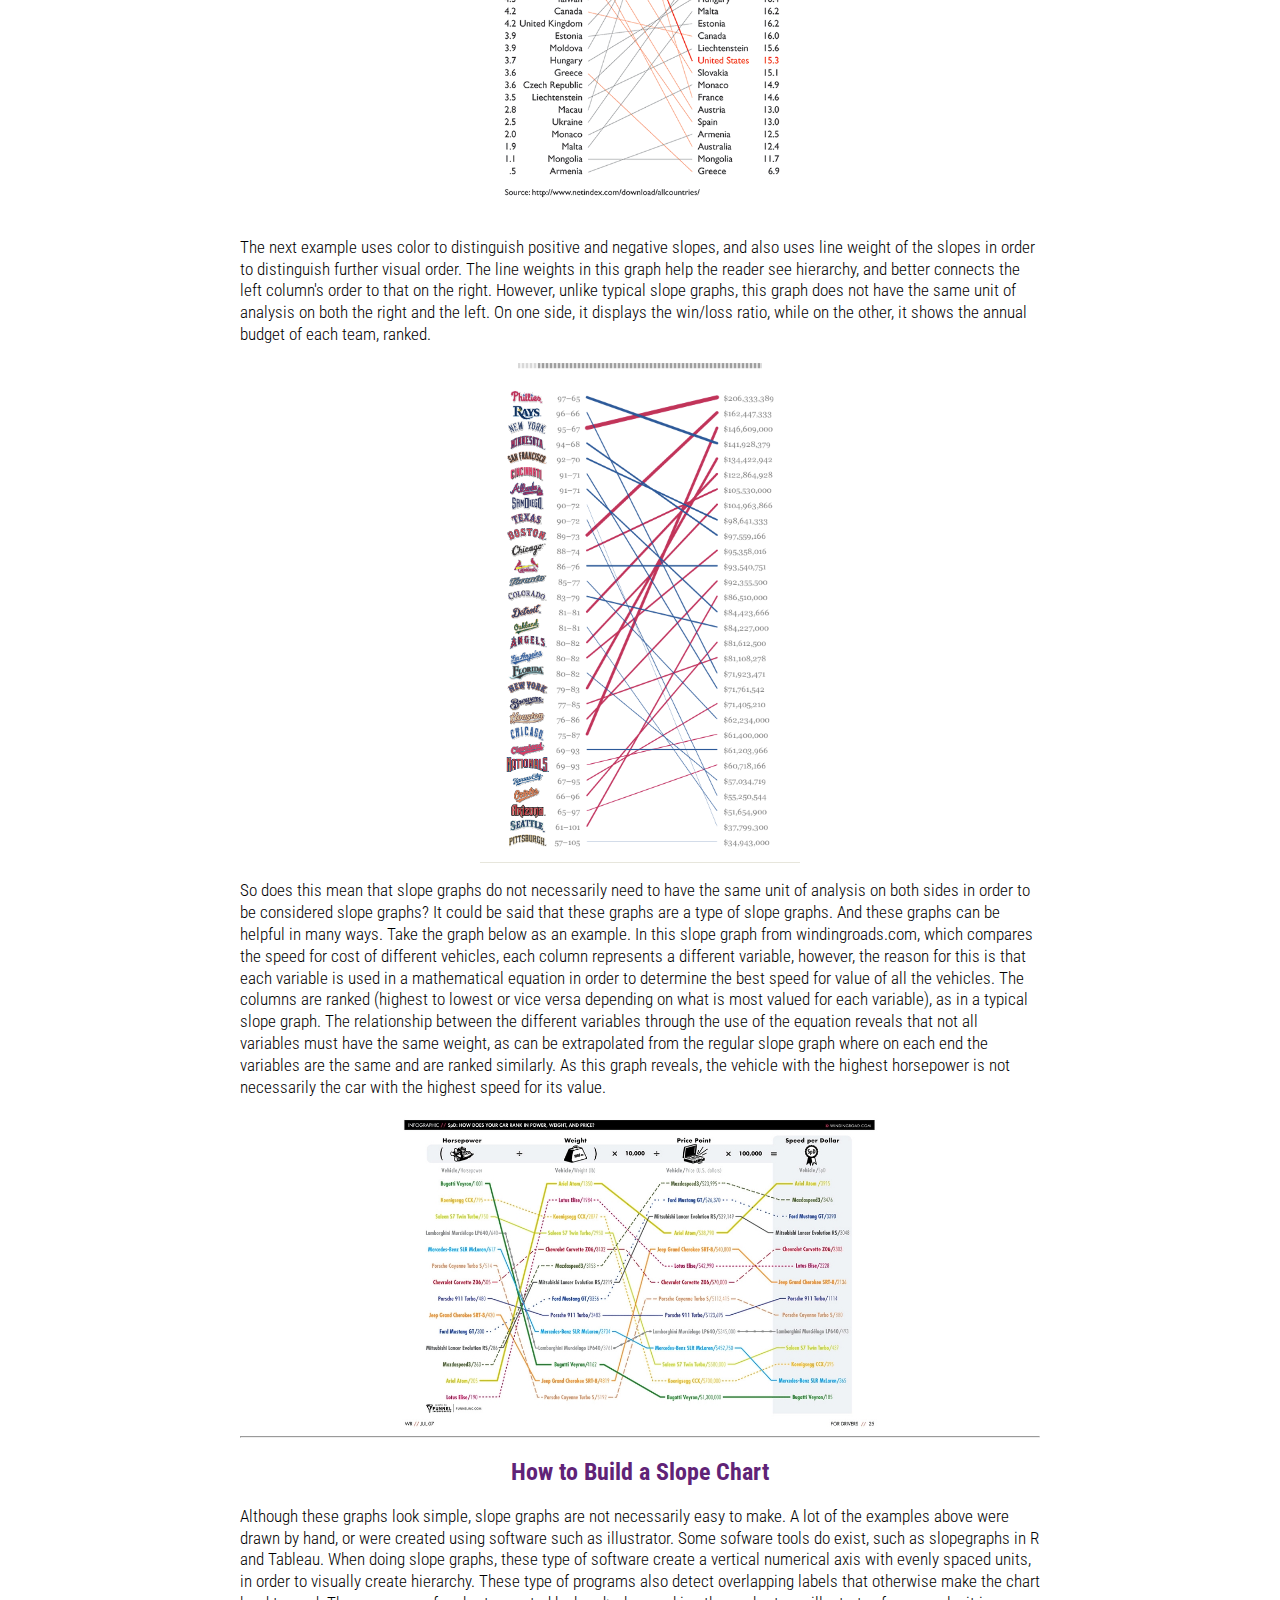
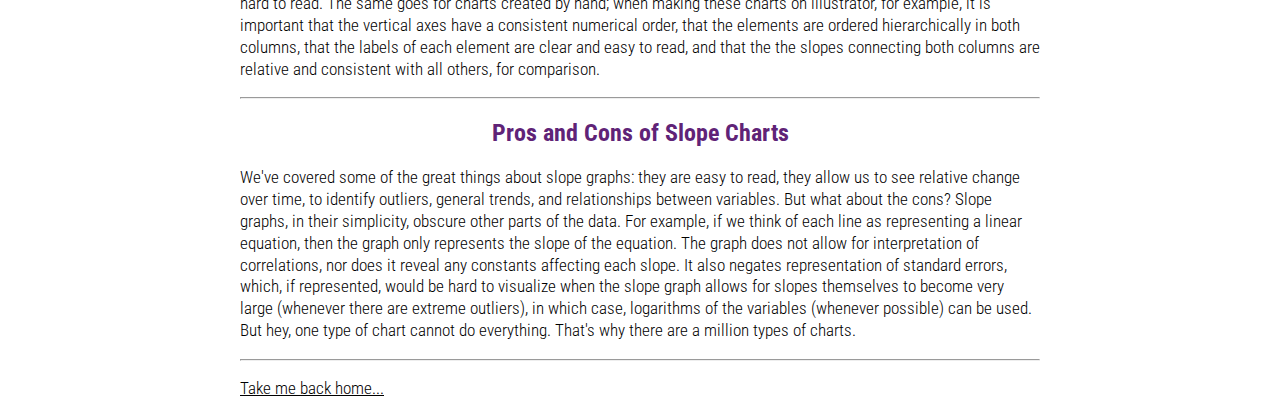
==== commit ad92c918: "Update assignment_01.html" ====
--- a/assigments/assignment_01.html
+++ b/assigments/assignment_01.html
@@ -96,12 +96,13 @@
       
  <hr>     
       <h2>How to Build a Slope Chart</h2>
+       <p class="bioText"> 
       Although these graphs look simple, slope graphs are not necessarily easy to make. A lot of the examples above were drawn by hand, or were created using software such as illustrator.
       Some sofware tools do exist, such as slopegraphs in R and Tableau. 
       When doing slope graphs, these type of software create a vertical numerical axis with evenly spaced units, in order to visually create hierarchy. 
       These type of programs also detect overlapping labels that otherwise make the chart hard to read. 
       The same goes for charts created by hand; when making these charts on illustrator, for example, it is important that the vertical axes have a consistent numerical order, that the elements are ordered hierarchically in both columns, that the labels of each element are clear and easy to read, and that the the slopes connecting both columns are relative and consistent with all others, for comparison. 
-      
+       </p>
        <hr>     
       <h2>Pros and Cons of Slope Charts</h2>
       
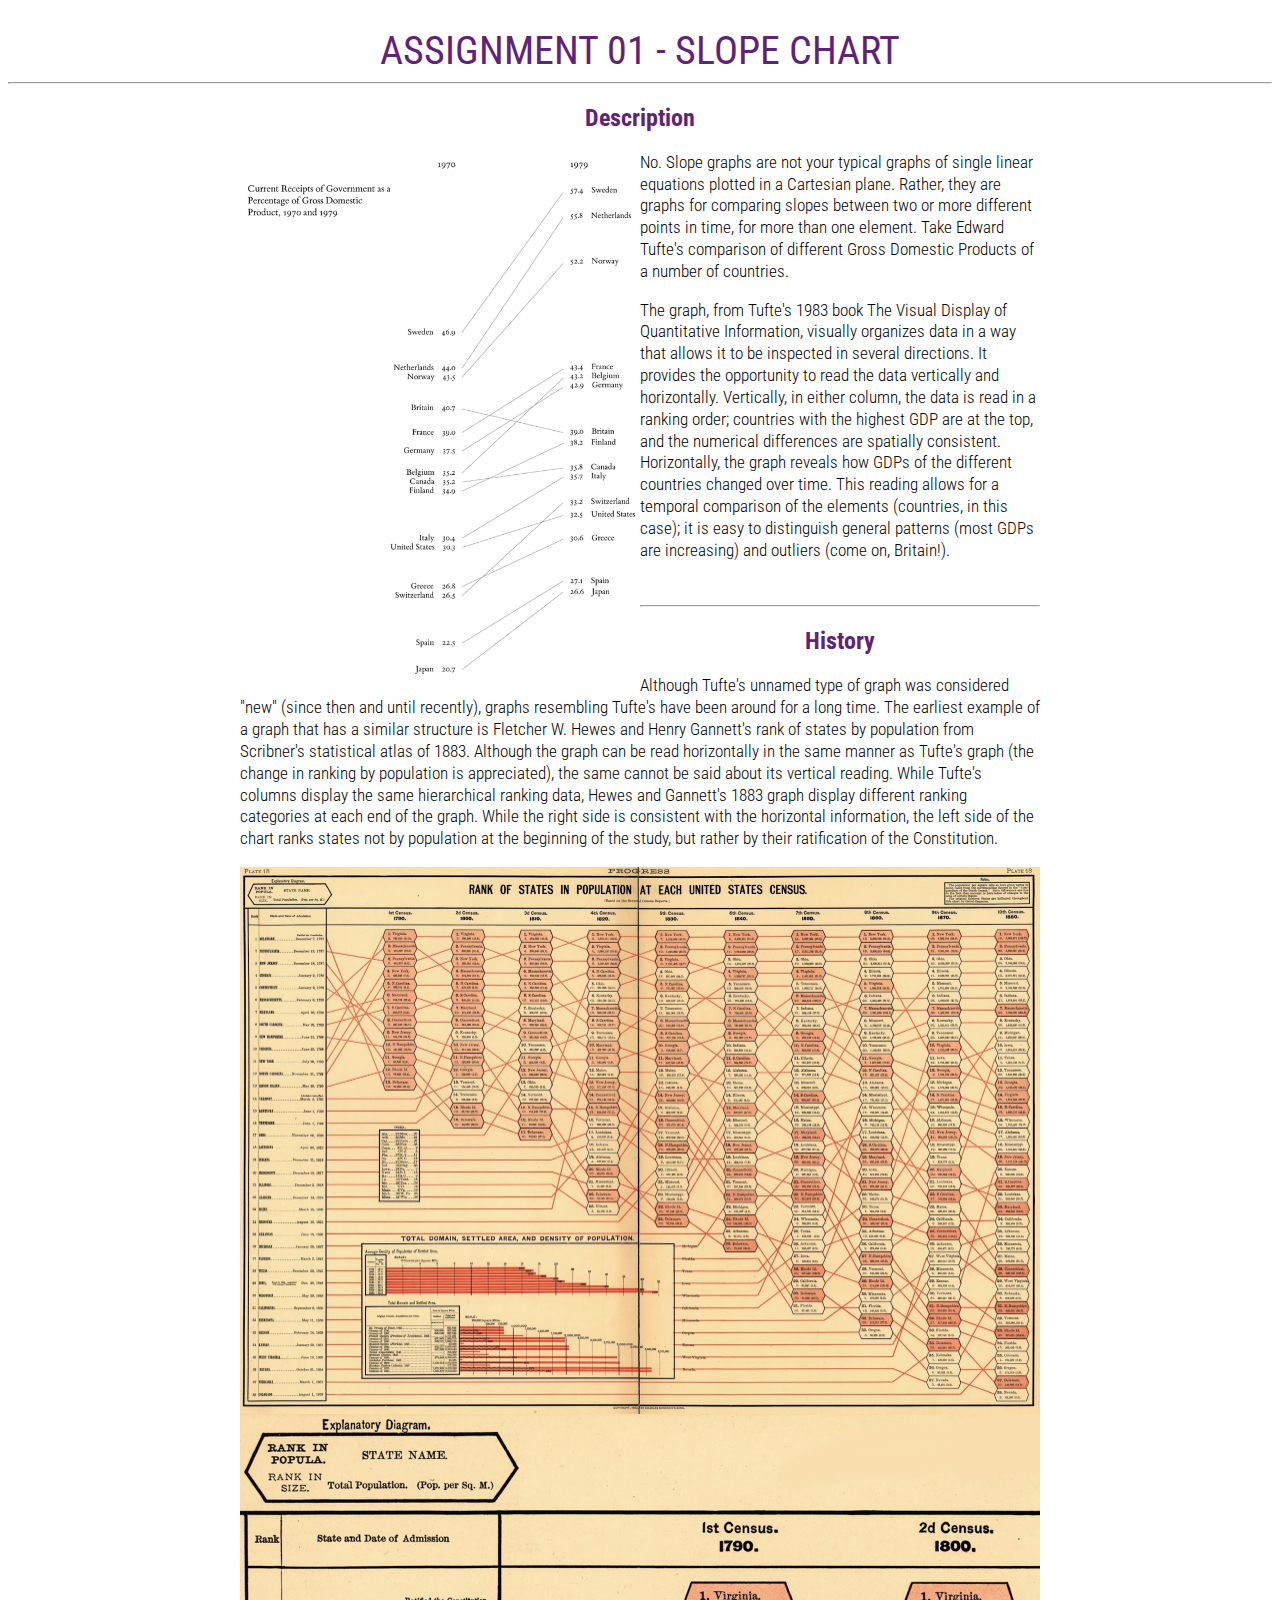
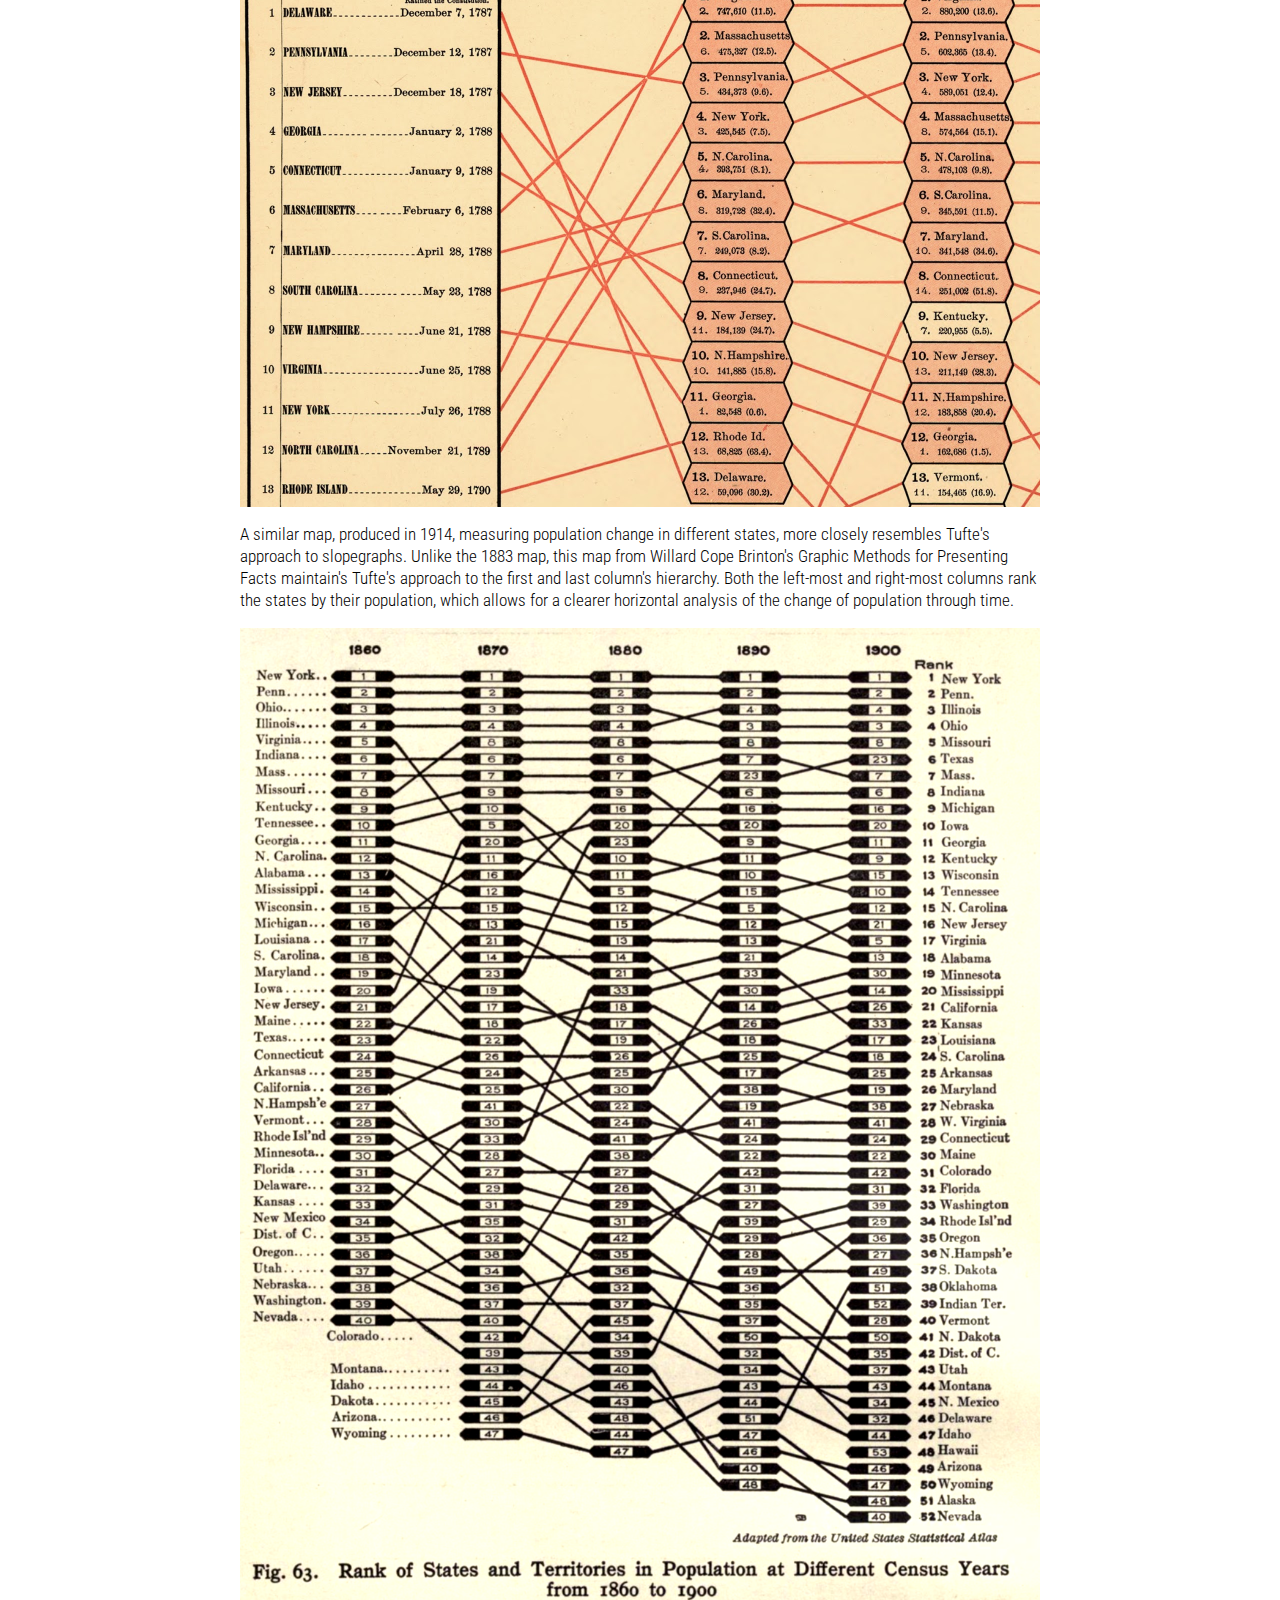
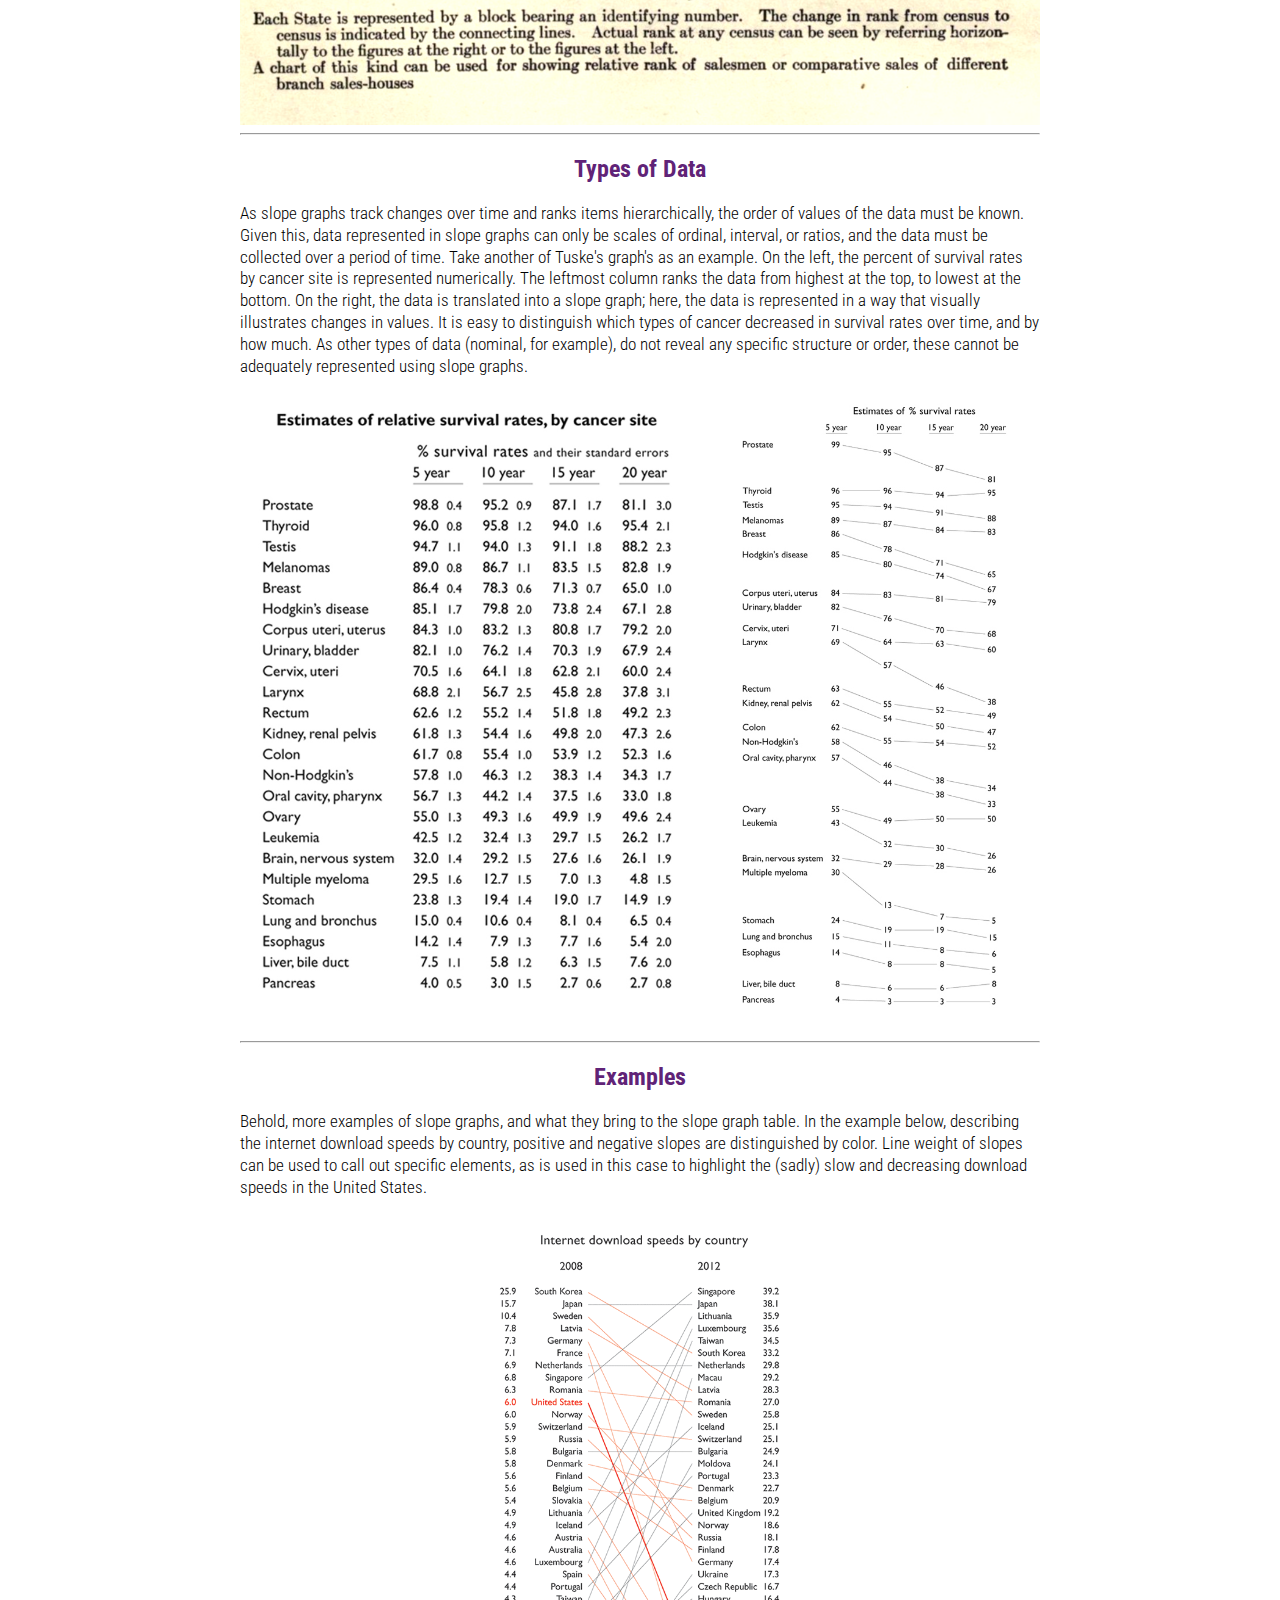
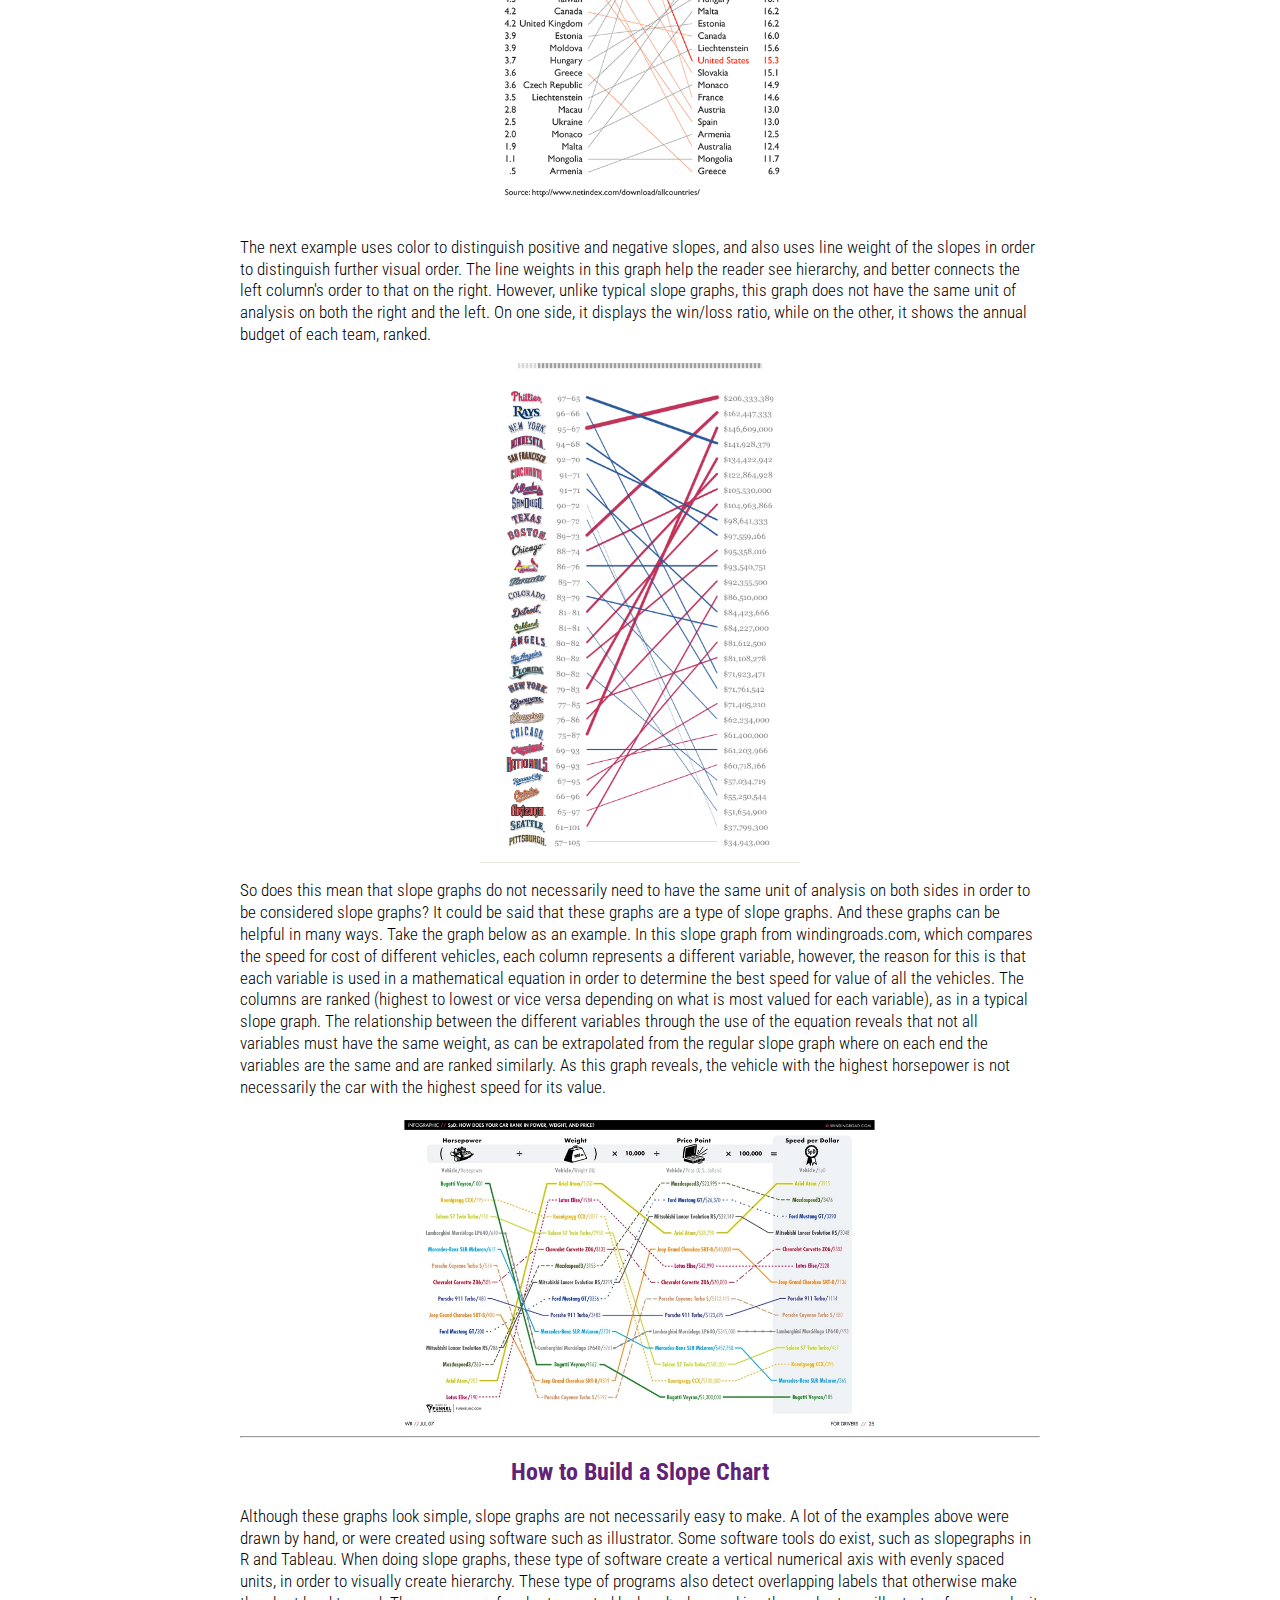
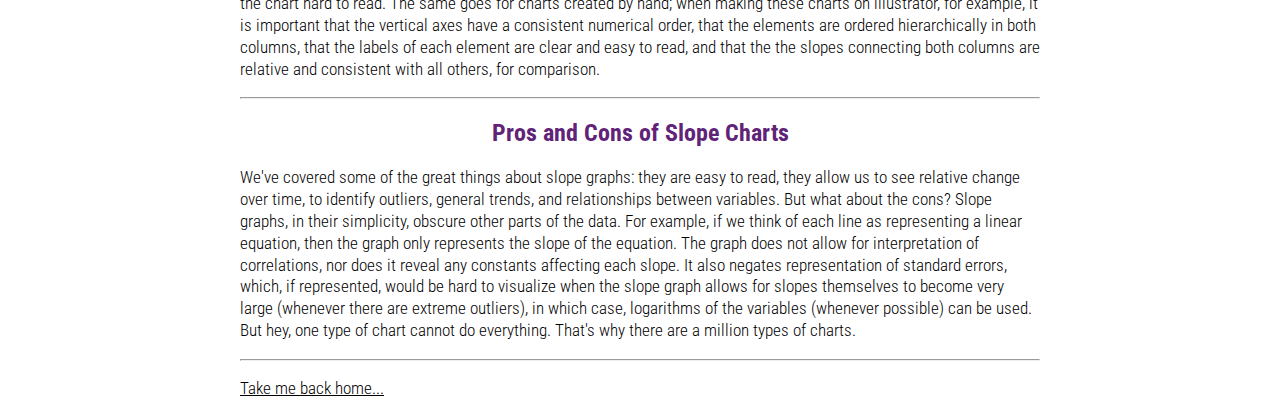
==== commit 6ddcf959: "Update assignment_01.html" ====
--- a/assigments/assignment_01.html
+++ b/assigments/assignment_01.html
@@ -28,7 +28,7 @@
    
       <p class="bioText">The graph, from Tufte's 1983 book The Visual Display of Quantitative Information, visually organizes data in a way that allows it to be inspected in several directions. 
           It provides the opportunity to read the data vertically and horizontally. Vertically, in either column, the data is read in a ranking order; countries with the highest GDP are at the top, and the numerical differences are spatially consistent. 
-          Horizontally, the graph reveals how GDPs of the different countries changed over time. This reading allows for a temporal comparizon of the elements (countries, in this case); it is easy to distinguish general patterns (most GDPs are increasing) and outliers (come on, Britain!). 
+          Horizontally, the graph reveals how GDPs of the different countries changed over time. This reading allows for a temporal comparison of the elements (countries, in this case); it is easy to distinguish general patterns (most GDPs are increasing) and outliers (come on, Britain!). 
         
          </p>
 
@@ -49,7 +49,7 @@
 
       <p class="bioText"> A similar map, produced in 1914, measuring population change in different states, more closely resembles Tufte's approach to slopegraphs. 
          Unlike the 1883 map, this map from Willard Cope Brinton's Graphic Methods for Presenting Facts maintain's Tufte's approach to the first and last column's hierarchy. 
-        Both the left-most and right-most columns rank the states by their population, which allows for a clearer horiozntal analysis of the  change of population through time. 
+        Both the left-most and right-most columns rank the states by their population, which allows for a clearer horizontal analysis of the  change of population through time. 
       </p>
         <img class="bioImage" src="../img/slopegraphs_1914.png">
       </div>
@@ -98,7 +98,7 @@
       <h2>How to Build a Slope Chart</h2>
        <p class="bioText"> 
       Although these graphs look simple, slope graphs are not necessarily easy to make. A lot of the examples above were drawn by hand, or were created using software such as illustrator.
-      Some sofware tools do exist, such as slopegraphs in R and Tableau. 
+      Some software tools do exist, such as slopegraphs in R and Tableau. 
       When doing slope graphs, these type of software create a vertical numerical axis with evenly spaced units, in order to visually create hierarchy. 
       These type of programs also detect overlapping labels that otherwise make the chart hard to read. 
       The same goes for charts created by hand; when making these charts on illustrator, for example, it is important that the vertical axes have a consistent numerical order, that the elements are ordered hierarchically in both columns, that the labels of each element are clear and easy to read, and that the the slopes connecting both columns are relative and consistent with all others, for comparison. 
